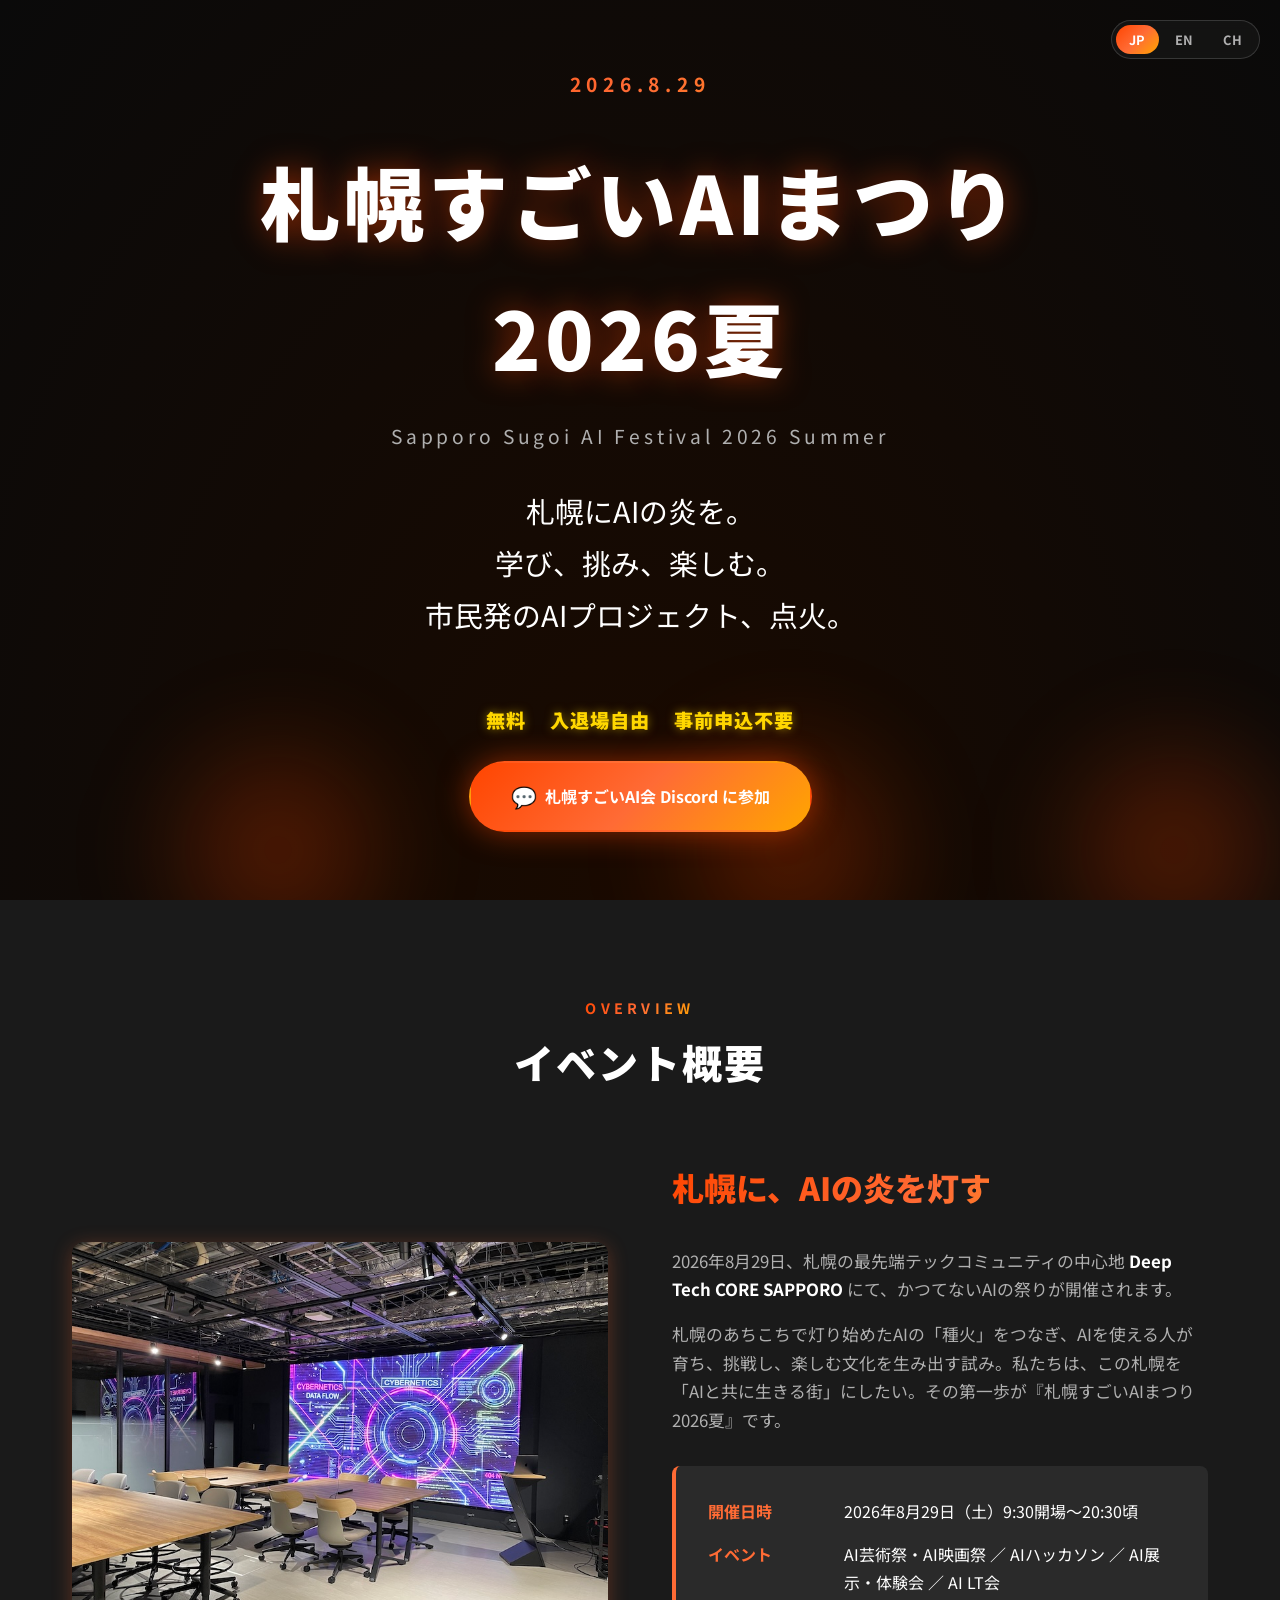
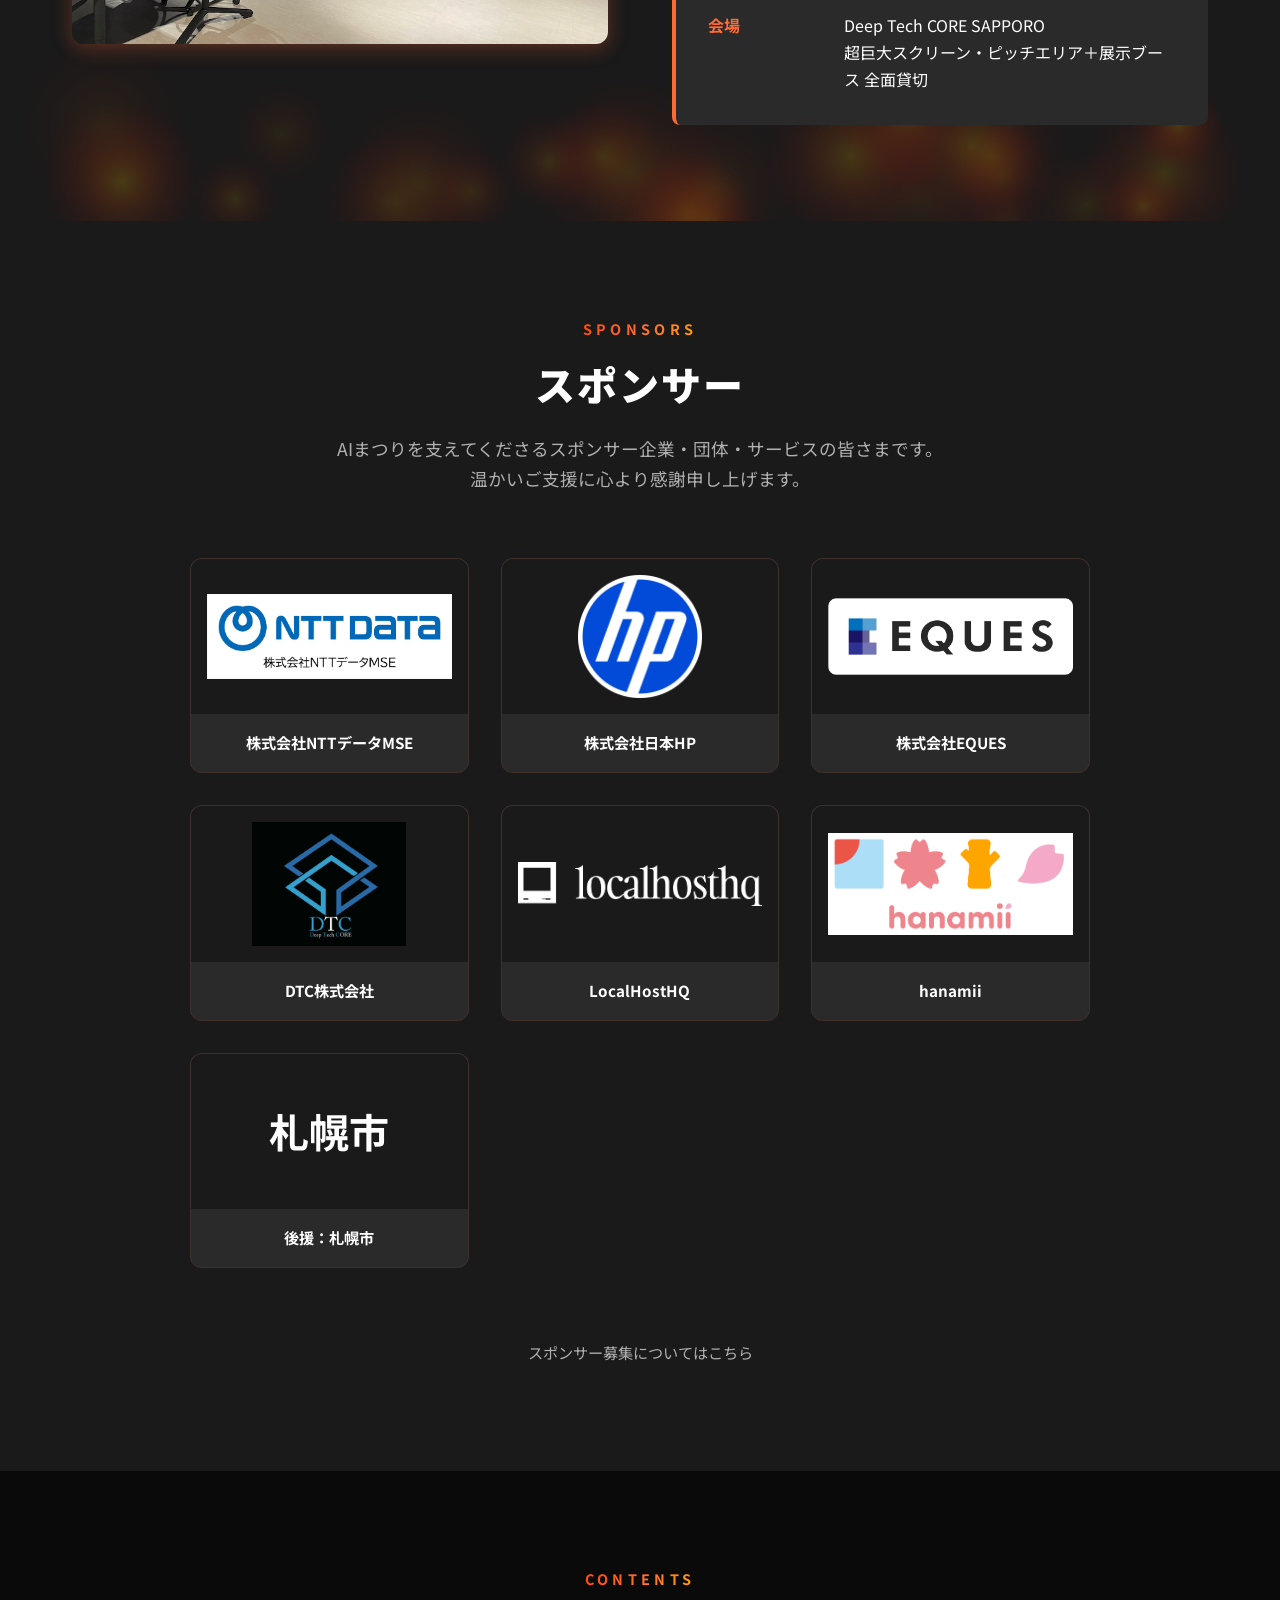
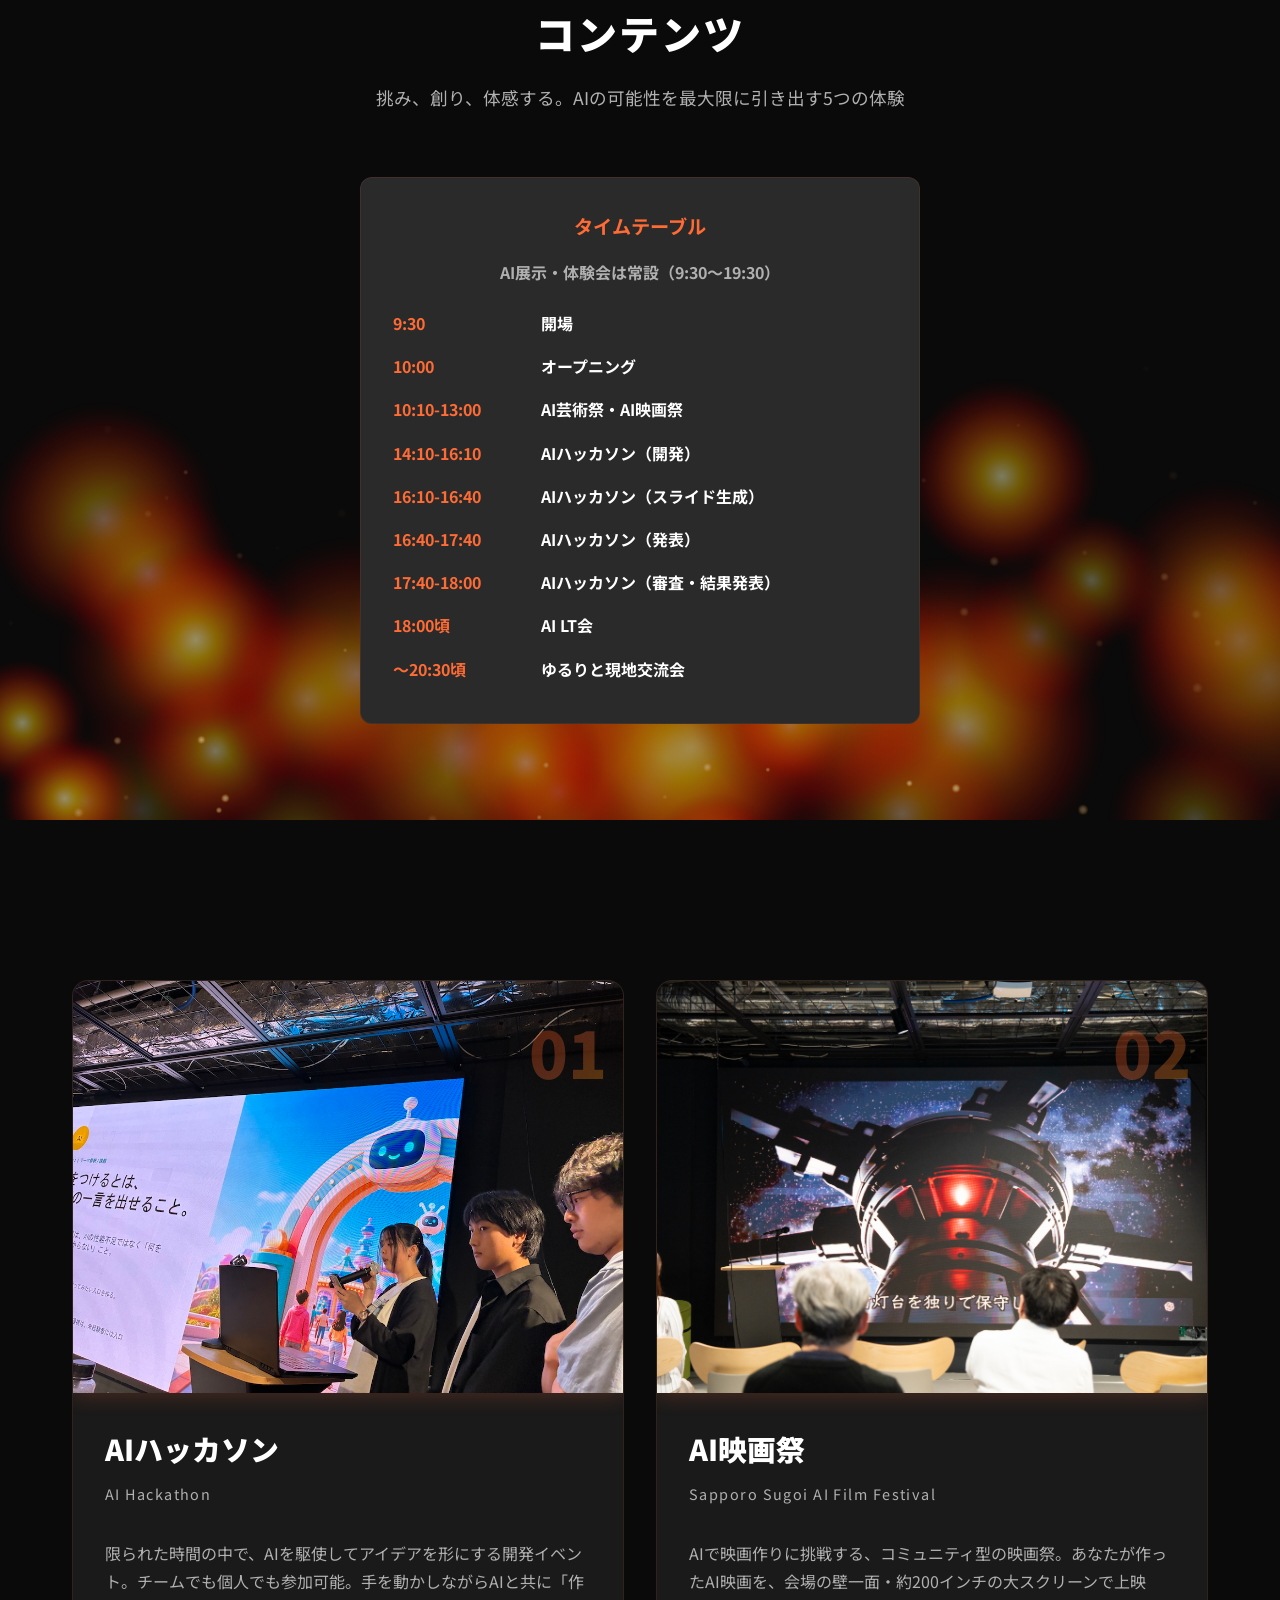
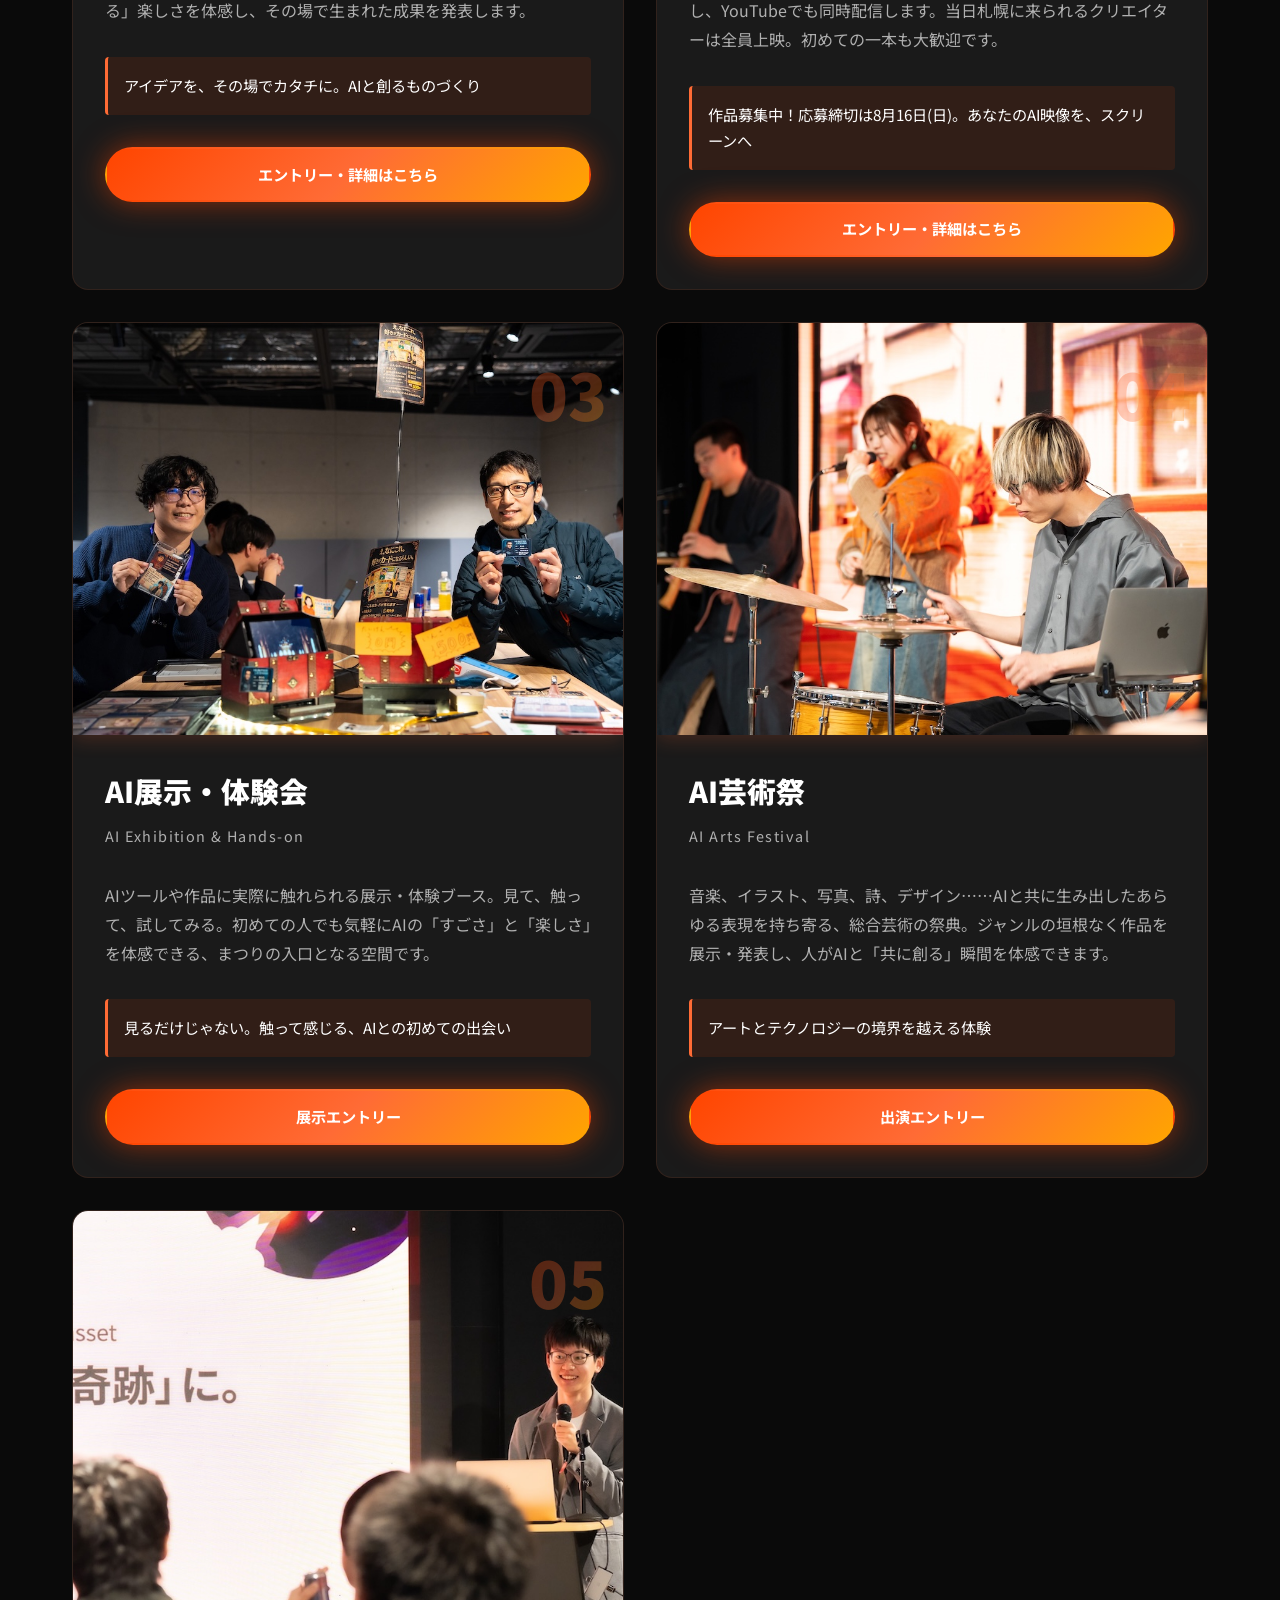
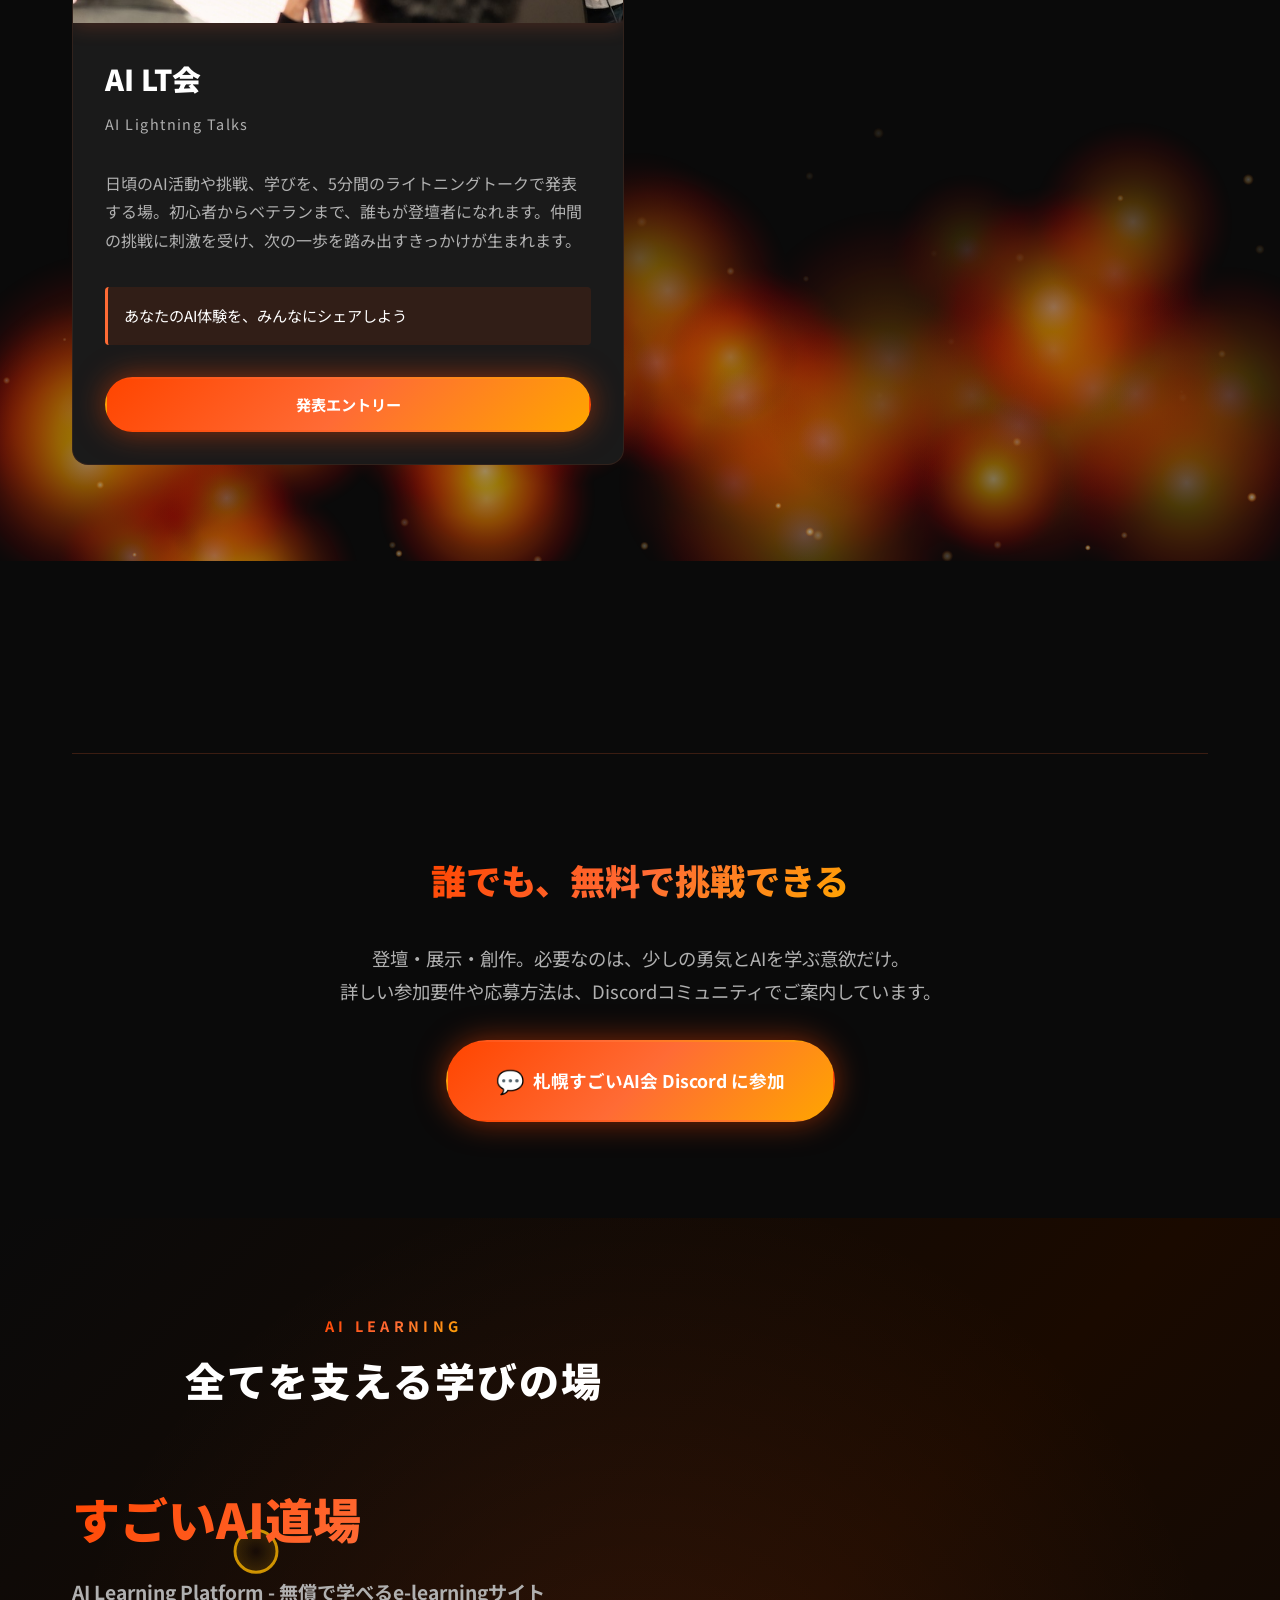
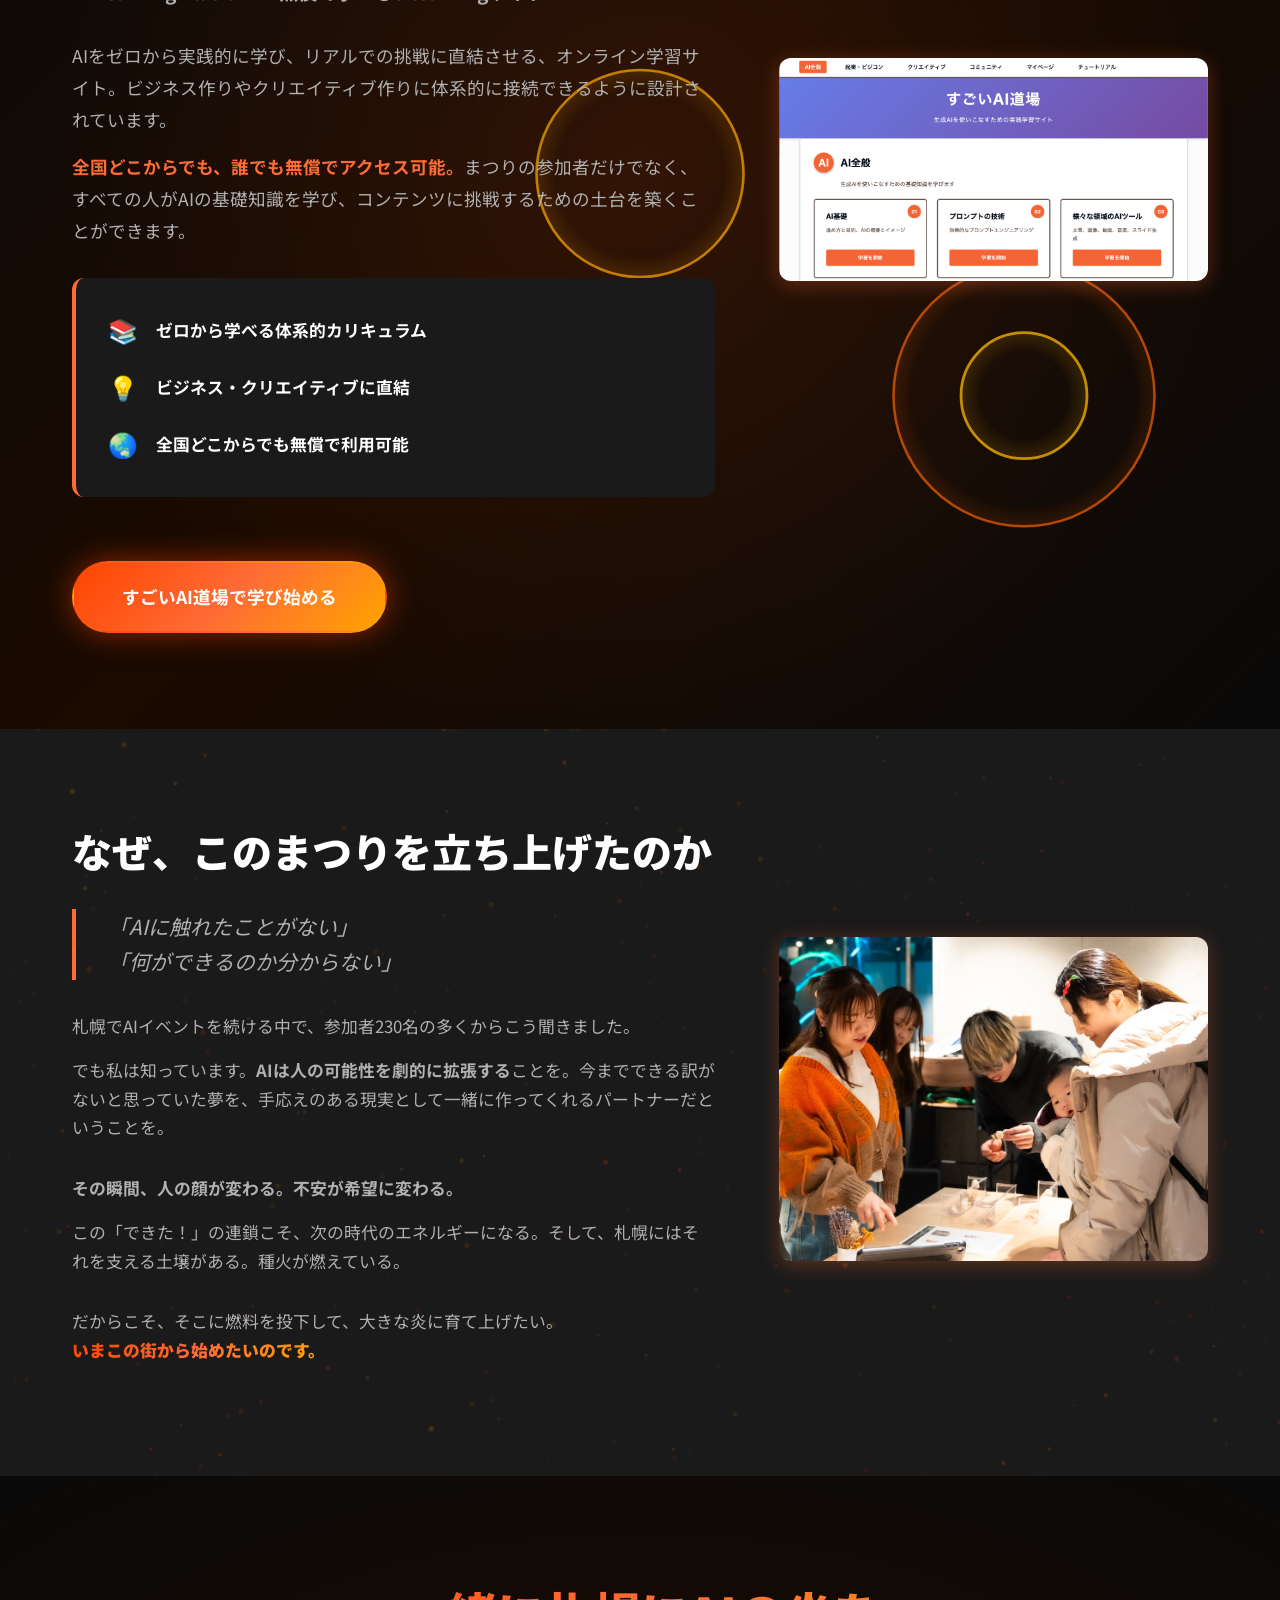
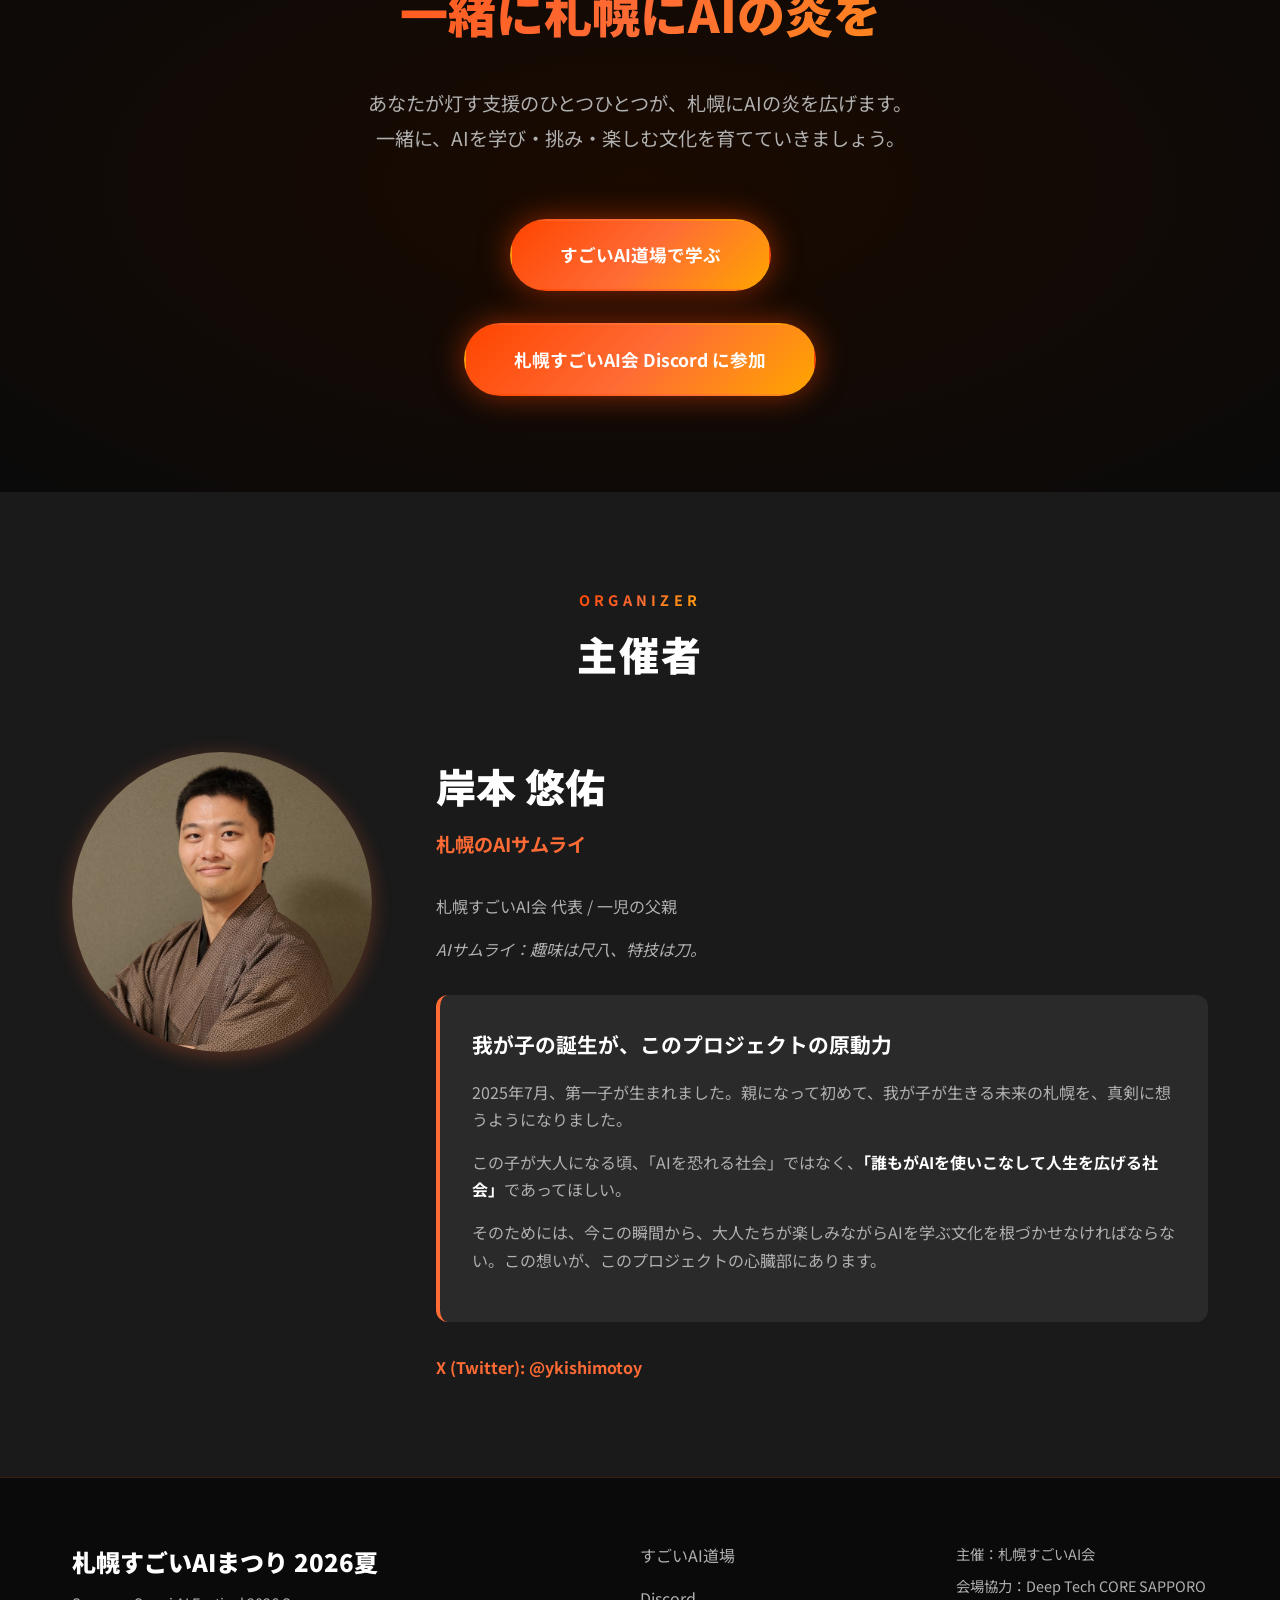
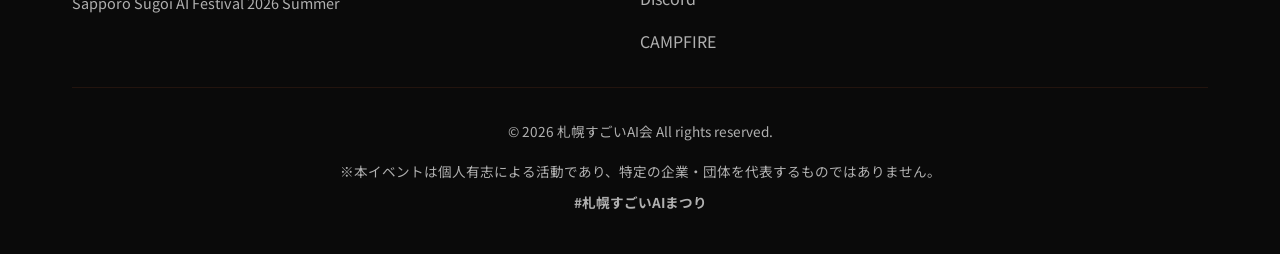
==== index.html @ 0b1ef0fa "Initial commit" ====
<!DOCTYPE html>
<html lang="ja">
<head>
    <meta charset="UTF-8">
    <meta name="viewport" content="width=device-width, initial-scale=1.0">
    <title>札幌すごいAIまつり 2026夏 | 2026.8.29 開催</title>
    <meta name="description" content="2026年8月29日、札幌にAIの炎を。学び、挑み、楽しむ。市民発のAIプロジェクト、点火。">
    <!-- OGP Tags for Zenn and Social Media -->
    <meta property="og:title" content="札幌すごいAIまつり 2026夏 | 2026.8.29 開催">
    <meta property="og:description" content="2026年8月29日、札幌にAIの炎を。学び、挑み、楽しむ。市民発のAIプロジェクト、点火。">
    <meta property="og:type" content="website">
    <meta property="og:url" content="https://matsuri.sugoiai.org/">
    <meta property="og:site_name" content="札幌すごいAIまつり 2026夏">
    <meta property="og:image" content="https://matsuri.sugoiai.org/logo.png">
    <meta property="og:image:width" content="1200">
    <meta property="og:image:height" content="630">
    <meta property="og:locale" content="ja_JP">
    <!-- Twitter Card Tags -->
    <meta name="twitter:card" content="summary_large_image">
    <meta name="twitter:title" content="札幌すごいAIまつり 2026夏 | 2026.8.29 開催">
    <meta name="twitter:description" content="2026年8月29日、札幌にAIの炎を。学び、挑み、楽しむ。市民発のAIプロジェクト、点火。">
    <meta name="twitter:image" content="https://matsuri.sugoiai.org/logo.png">
    <!-- Favicon -->
    <link rel="icon" type="image/png" href="logo.png">
    <link rel="apple-touch-icon" href="logo.png">
    <link rel="stylesheet" href="style.css">
    <link rel="preconnect" href="https://fonts.googleapis.com">
    <link rel="preconnect" href="https://fonts.gstatic.com" crossorigin>
    <link href="https://fonts.googleapis.com/css2?family=Noto+Sans+JP:wght@400;700;900&display=swap" rel="stylesheet">
</head>
<body>
    <!-- Hero Section -->
    <section id="hero" class="hero">
        <div class="hero-background">
            <div class="flame-particle"></div>
            <div class="flame-particle"></div>
            <div class="flame-particle"></div>
        </div>
        <div class="lang-switcher">
            <button type="button" class="lang-btn active" data-lang="ja">JP</button>
            <button type="button" class="lang-btn" data-lang="en">EN</button>
            <button type="button" class="lang-btn" data-lang="zh">CH</button>
        </div>
        <div class="container hero-content">
            <div class="hero-date">2026.8.29</div>
            <h1 class="hero-title">
                <span class="title-main" data-i18n="hero.title_main">札幌すごいAIまつり<br>2026夏</span>
                <span class="title-sub" data-i18n="hero.title_sub">Sapporo Sugoi AI Festival 2026 Summer</span>
            </h1>
            <p class="hero-tagline" data-i18n="hero.tagline">札幌にAIの炎を。<br>学び、挑み、楽しむ。<br>市民発のAIプロジェクト、点火。</p>
            <div class="hero-info-badge">
                <span data-i18n="hero.badge1">無料</span>
                <span data-i18n="hero.badge2">入退場自由</span>
                <span data-i18n="hero.badge3">事前申込不要</span>
            </div>
            <div class="hero-cta">
                <a href="https://discord.gg/Ve2tQeN7cw" target="_blank" rel="noopener noreferrer" class="btn btn-primary">
                    <span class="btn-icon">💬</span>
                    <span class="btn-text" data-i18n="btn.discord">札幌すごいAI会 Discord に参加</span>
                </a>
            </div>
        </div>
    </section>

    <!-- Event Overview -->
    <section id="overview" class="section overview">
        <canvas id="flameCanvas" class="flame-canvas"></canvas>
        <div class="container">
            <div class="section-header">
                <h2 class="section-title">
                    <span class="title-en">OVERVIEW</span>
                    <span class="title-ja" data-i18n="overview.title">イベント概要</span>
                </h2>
            </div>
            <div class="overview-content">
                <div class="overview-main">
                    <img src="images/DTC.JPG" alt="Deep Tech CORE SAPPORO 会場" class="venue-image">
                    <div class="overview-text">
                        <h3 class="overview-subtitle" data-i18n="overview.subtitle">札幌に、AIの炎を灯す</h3>
                        <p data-i18n="overview.p1">2026年8月29日、札幌の最先端テックコミュニティの中心地 <strong>Deep Tech CORE SAPPORO</strong> にて、かつてないAIの祭りが開催されます。</p>
                        <p data-i18n="overview.p2">札幌のあちこちで灯り始めたAIの「種火」をつなぎ、AIを使える人が育ち、挑戦し、楽しむ文化を生み出す試み。私たちは、この札幌を「AIと共に生きる街」にしたい。その第一歩が『札幌すごいAIまつり 2026夏』です。</p>
                        <div class="event-info">
                            <div class="info-item">
                                <div class="info-label" data-i18n="overview.date_label">開催日時</div>
                                <div class="info-value" data-i18n="overview.date_value">2026年8月29日（土）9:30開場〜20:30頃</div>
                            </div>
                            <div class="info-item">
                                <div class="info-label" data-i18n="overview.event_label">イベント</div>
                                <div class="info-value" data-i18n="overview.event_value">AI芸術祭・AI映画祭 ／ AIハッカソン ／ AI展示・体験会 ／ AI LT会</div>
                            </div>
                            <div class="info-item">
                                <div class="info-label" data-i18n="overview.venue_label">会場</div>
                                <div class="info-value" data-i18n="overview.venue_value">Deep Tech CORE SAPPORO<br>超巨大スクリーン・ピッチエリア＋展示ブース 全面貸切</div>
                            </div>
                        </div>
                    </div>
                </div>
            </div>
        </div>
    </section>

    <!-- Sponsors Section -->
    <section id="sponsors" class="section sponsors">
        <div class="container">
            <div class="section-header">
                <h2 class="section-title">
                    <span class="title-en">SPONSORS</span>
                    <span class="title-ja" data-i18n="sponsors.title">スポンサー</span>
                </h2>
                <p class="section-description" data-i18n="sponsors.description">AIまつりを支えてくださるスポンサー企業・団体・サービスの皆さまです。<br>温かいご支援に心より感謝申し上げます。</p>
            </div>
            <div class="sponsors-grid">
                <a href="https://www.nttd-mse.com/" target="_blank" rel="noopener" class="sponsor-card">
                    <div class="sponsor-logo">
                        <img src="images/NTTDMSE_logo.png" alt="株式会社NTTデータMSE">
                    </div>
                    <div class="sponsor-name" data-i18n="sponsor.nttdmse">株式会社NTTデータMSE</div>
                </a>
                <a href="https://www.hp.com/jp-ja/home.html" target="_blank" rel="noopener" class="sponsor-card">
                    <div class="sponsor-logo">
                        <img src="images/HP.png" alt="株式会社日本HP">
                    </div>
                    <div class="sponsor-name" data-i18n="sponsor.hpjapan">株式会社日本HP</div>
                </a>
                <a href="https://eques.co.jp" target="_blank" rel="noopener" class="sponsor-card">
                    <div class="sponsor-logo">
                        <img src="images/eques.png" alt="株式会社EQUES">
                    </div>
                    <div class="sponsor-name" data-i18n="sponsor.eques">株式会社EQUES</div>
                </a>
                <div class="sponsor-card">
                    <div class="sponsor-logo">
                        <img src="images/DTC_logo.png" alt="DTC株式会社">
                    </div>
                    <div class="sponsor-name" data-i18n="sponsor.dtc">DTC株式会社</div>
                </div>
                <a href="https://www.localhosthq.com/" target="_blank" rel="noopener" class="sponsor-card">
                    <div class="sponsor-logo">
                        <img src="images/localhosthq.png" alt="LocalHostHQ">
                    </div>
                    <div class="sponsor-name">LocalHostHQ</div>
                </a>
                <a href="https://hanamii.jp" target="_blank" rel="noopener" class="sponsor-card">
                    <div class="sponsor-logo">
                        <img src="images/hanamii.png" alt="hanamii">
                    </div>
                    <div class="sponsor-name">hanamii</div>
                </a>
                <div class="sponsor-card">
                    <div class="sponsor-logo">
                        <span data-i18n="sponsor.sapporo_logo">札幌市</span>
                    </div>
                    <div class="sponsor-name" data-i18n="sponsor.sapporo">後援：札幌市</div>
                </div>
            </div>
            <div class="sponsors-link-wrapper">
                <a href="sponsors.html" class="btn-link" data-i18n="sponsors.link">スポンサー募集についてはこちら</a>
            </div>
        </div>
    </section>

    <!-- Contents -->
    <section id="programs" class="section programs">
        <canvas id="blazingFlameCanvas" class="blazing-flame-canvas"></canvas>
        <div class="container">
            <div class="section-header">
                <h2 class="section-title">
                    <span class="title-en">CONTENTS</span>
                    <span class="title-ja" data-i18n="contents.title">コンテンツ</span>
                </h2>
                <p class="section-description" data-i18n="contents.description">挑み、創り、体感する。AIの可能性を最大限に引き出す5つの体験</p>
            </div>
            <div class="contents-timetable">
                <h3 class="timetable-title" data-i18n="tt.title">タイムテーブル</h3>
                <p class="timetable-note" data-i18n="tt.note">AI展示・体験会は常設（9:30〜19:30）</p>
                <table class="event-schedule-table">
                    <tr><td>9:30</td><td data-i18n="tt.r1">開場</td></tr>
                    <tr><td>10:00</td><td data-i18n="tt.r2">オープニング</td></tr>
                    <tr><td>10:10-13:00</td><td data-i18n="tt.r3">AI芸術祭・AI映画祭</td></tr>
                    <tr><td>14:10-16:10</td><td data-i18n="tt.r4">AIハッカソン（開発）</td></tr>
                    <tr><td>16:10-16:40</td><td data-i18n="tt.r4b">AIハッカソン（スライド生成）</td></tr>
                    <tr><td>16:40-17:40</td><td data-i18n="tt.r5">AIハッカソン（発表）</td></tr>
                    <tr><td>17:40-18:00</td><td data-i18n="tt.r6">AIハッカソン（審査・結果発表）</td></tr>
                    <tr><td data-i18n="tt.r7time">18:00頃</td><td data-i18n="tt.r7">AI LT会</td></tr>
                    <tr><td data-i18n="tt.r8time">〜20:30頃</td><td data-i18n="tt.r8">ゆるりと現地交流会</td></tr>
                </table>
            </div>
        </div>
    </section>

    <!-- Content Cards -->
    <section id="program-cards" class="section programs">
        <canvas id="blazingFlameCanvas2" class="blazing-flame-canvas"></canvas>
        <div class="container">
            <div class="programs-grid">
                <!-- Program 1: AIハッカソン -->
                <div id="hack" class="program-card program-1">
                    <div class="program-number">01</div>
                    <img src="images/hack.JPG" alt="AIハッカソン" class="program-image">
                    <div class="program-content">
                        <h3 class="program-title" data-i18n="p1.title">AIハッカソン</h3>
                        <p class="program-subtitle">AI Hackathon</p>
                        <p class="program-description" data-i18n="p1.description">
                            限られた時間の中で、AIを駆使してアイデアを形にする開発イベント。チームでも個人でも参加可能。手を動かしながらAIと共に「作る」楽しさを体感し、その場で生まれた成果を発表します。
                        </p>
                        <div class="program-highlight" data-i18n="p1.highlight">
                            アイデアを、その場でカタチに。AIと創るものづくり
                        </div>
                        <div class="program-entry">
                            <a href="https://hack-2026-summer.sugoiai.org/" target="_blank" rel="noopener noreferrer" class="btn btn-primary btn-entry">
                                <span class="btn-text" data-i18n="btn.entry">エントリー・詳細はこちら</span>
                            </a>
                        </div>
                    </div>
                </div>

                <!-- Program 2: AI映画祭 -->
                <div id="film" class="program-card program-2">
                    <div class="program-number">02</div>
                    <img src="images/dtceiga.jpg" alt="AI映画祭" class="program-image">
                    <div class="program-content">
                        <h3 class="program-title" data-i18n="p2.title">AI映画祭</h3>
                        <p class="program-subtitle">Sapporo Sugoi AI Film Festival</p>
                        <p class="program-description" data-i18n="p2.description">
                            AIで映画作りに挑戦する、コミュニティ型の映画祭。あなたが作ったAI映画を、会場の壁一面・約200インチの大スクリーンで上映し、YouTubeでも同時配信します。当日札幌に来られるクリエイターは全員上映。初めての一本も大歓迎です。
                        </p>
                        <div class="program-highlight" data-i18n="p2.highlight">
                            作品募集中！応募締切は8月16日(日)。あなたのAI映像を、スクリーンへ
                        </div>
                        <div class="program-entry">
                            <a href="https://film-2026-summer.sugoiai.org/" target="_blank" rel="noopener noreferrer" class="btn btn-primary btn-entry">
                                <span class="btn-text" data-i18n="btn.entry">エントリー・詳細はこちら</span>
                            </a>
                        </div>
                    </div>
                </div>

                <!-- Program 3: AI展示・体験会 -->
                <div id="expo" class="program-card program-3">
                    <div class="program-number">03</div>
                    <img src="images/tenji.jpg" alt="AI展示・体験会" class="program-image">
                    <div class="program-content">
                        <h3 class="program-title" data-i18n="p3.title">AI展示・体験会</h3>
                        <p class="program-subtitle">AI Exhibition & Hands-on</p>
                        <p class="program-description" data-i18n="p3.description">
                            AIツールや作品に実際に触れられる展示・体験ブース。見て、触って、試してみる。初めての人でも気軽にAIの「すごさ」と「楽しさ」を体感できる、まつりの入口となる空間です。
                        </p>
                        <div class="program-highlight" data-i18n="p3.highlight">
                            見るだけじゃない。触って感じる、AIとの初めての出会い
                        </div>
                        <div class="program-entry">
                            <a href="https://docs.google.com/forms/d/e/1FAIpQLSfa69hq3TCyPCDhXcQZMWLtHntIy6sLBdvRM_zraTcFd_SFQQ/viewform?usp=publish-editor" target="_blank" rel="noopener noreferrer" class="btn btn-primary btn-entry">
                                <span class="btn-text" data-i18n="p3.entry">展示エントリー</span>
                            </a>
                        </div>
                    </div>
                </div>

                <!-- Program 4: AI芸術祭 -->
                <div id="art" class="program-card program-4">
                    <div class="program-number">04</div>
                    <img src="images/art.jpg" alt="AI芸術祭" class="program-image">
                    <div class="program-content">
                        <h3 class="program-title" data-i18n="p4.title">AI芸術祭</h3>
                        <p class="program-subtitle">AI Arts Festival</p>
                        <p class="program-description" data-i18n="p4.description">
                            音楽、イラスト、写真、詩、デザイン……AIと共に生み出したあらゆる表現を持ち寄る、総合芸術の祭典。ジャンルの垣根なく作品を展示・発表し、人がAIと「共に創る」瞬間を体感できます。
                        </p>
                        <div class="program-highlight" data-i18n="p4.highlight">
                            アートとテクノロジーの境界を越える体験
                        </div>
                        <div class="program-entry">
                            <a href="https://docs.google.com/forms/d/e/1FAIpQLSd6EfnKXE-7NDDIauFbJbgYUCPi7oKa4sLIgezt-6cGaJmuHw/viewform?usp=dialog" target="_blank" rel="noopener noreferrer" class="btn btn-primary btn-entry">
                                <span class="btn-text" data-i18n="p4.entry">出演エントリー</span>
                            </a>
                        </div>
                    </div>
                </div>

                <!-- Program 5: AI LT会 -->
                <div id="lt" class="program-card program-5">
                    <div class="program-number">05</div>
                    <img src="images/community.jpg" alt="AI LT会" class="program-image">
                    <div class="program-content">
                        <h3 class="program-title" data-i18n="p5.title">AI LT会</h3>
                        <p class="program-subtitle">AI Lightning Talks</p>
                        <p class="program-description" data-i18n="p5.description">
                            日頃のAI活動や挑戦、学びを、5分間のライトニングトークで発表する場。初心者からベテランまで、誰もが登壇者になれます。仲間の挑戦に刺激を受け、次の一歩を踏み出すきっかけが生まれます。
                        </p>
                        <div class="program-highlight" data-i18n="p5.highlight">
                            あなたのAI体験を、みんなにシェアしよう
                        </div>
                        <div class="program-entry">
                            <a href="https://sapporo-sugoi-ai.connpass.com/event/384273/" target="_blank" rel="noopener noreferrer" class="btn btn-primary btn-entry">
                                <span class="btn-text" data-i18n="p5.entry">発表エントリー</span>
                            </a>
                        </div>
                    </div>
                </div>
            </div>
        </div>
    </section>

    <!-- Participation & Fish Art -->
    <section id="participation" class="section programs">
        <div class="container">
            <div class="programs-participation">
                <div class="participation-content">
                    <h3 class="participation-title" data-i18n="participation.title">誰でも、無料で挑戦できる</h3>
                    <p class="participation-description" data-i18n="participation.description">登壇・展示・創作。必要なのは、少しの勇気とAIを学ぶ意欲だけ。<br>詳しい参加要件や応募方法は、Discordコミュニティでご案内しています。</p>
                    <a href="https://discord.gg/Ve2tQeN7cw" target="_blank" rel="noopener noreferrer" class="btn btn-primary btn-large">
                        <span class="btn-icon">💬</span>
                        <span class="btn-text" data-i18n="btn.discord">札幌すごいAI会 Discord に参加</span>
                    </a>
                </div>
            </div>

            <!--
            <div class="fish-art-collection">
                <div class="fish-art-content">
                    <div class="fish-art-icon">🐟</div>
                    <h3 id="fish-art" class="fish-art-title">魚の絵を募集中！</h3>
                    <div class="fish-art-video">
                        <iframe
                            src="https://www.youtube.com/embed/g9D3o8O7LR4"
                            title="魚の絵募集について"
                            frameborder="0"
                            allow="accelerometer; autoplay; clipboard-write; encrypted-media; gyroscope; picture-in-picture; web-share"
                            allowfullscreen>
                        </iframe>
                    </div>
                    <p class="fish-art-description">
                        あなたが描いた魚の絵を写真に撮ってメールで送ってください。<br>
                        会場の大画面で、みんなの魚が海を泳ぐアニメーション展示になります！
                    </p>
                    <a href="mailto:info@sugoiai.org?subject=魚の絵を送ります&body=魚の絵を送ります。%0A%0A※送付いただいた作品は展示・活動報告等に使用する場合があります（個人情報は掲載いたしません）。%0A※送付をもって、公式サイト記載の内容にご同意いただいたものといたします。%0A※詳細は公式サイト（https://matsuri.sugoiai.org/）をご確認ください。" class="btn btn-secondary btn-large">
                        <span class="btn-icon">📧</span>
                        <span class="btn-text">魚の絵を送る（メール）</span>
                    </a>
                    <p class="fish-art-notes">
                        ※締切は8月16日(日)です<br>
                        ※画材・用紙サイズ自由（1枚からOK、何枚でも歓迎です）<br>
                        ※作品名や個人情報の掲載は行いません<br>
                        ※送付いただいた作品は、札幌すごいAIまつり 2026夏および今後の関連イベントにおいて、展示・AI動画化・活動報告・広報（Web/SNS/印刷物/動画等）に使用させていただく場合があります。<br>
                        ※作品の送付をもって、上記の使用に同意いただいたものとみなします。
                    </p>
                </div>
            </div>
            -->
        </div>
    </section>

    <!-- AI Dojo Section -->
    <section id="ai-dojo" class="section ai-dojo">
        <canvas id="rippleCanvas" class="ripple-canvas"></canvas>
        <div class="container">
            <div class="dojo-content">
                <div class="dojo-text">
                    <div class="section-header">
                        <h2 class="section-title">
                            <span class="title-en">AI LEARNING</span>
                            <span class="title-ja" data-i18n="dojo.title">全てを支える学びの場</span>
                        </h2>
                    </div>
                    <h3 class="dojo-name" data-i18n="dojo.name">すごいAI道場</h3>
                    <p class="dojo-subtitle" data-i18n="dojo.subtitle">AI Learning Platform - 無償で学べるe-learningサイト</p>
                    <p class="dojo-description" data-i18n="dojo.p1">
                        AIをゼロから実践的に学び、リアルでの挑戦に直結させる、オンライン学習サイト。ビジネス作りやクリエイティブ作りに体系的に接続できるように設計されています。
                    </p>
                    <p class="dojo-description" data-i18n="dojo.p2">
                        <strong>全国どこからでも、誰でも無償でアクセス可能。</strong>まつりの参加者だけでなく、すべての人がAIの基礎知識を学び、コンテンツに挑戦するための土台を築くことができます。
                    </p>
                    <div class="dojo-features">
                        <div class="dojo-feature">
                            <span class="feature-icon">📚</span>
                            <span class="feature-text" data-i18n="dojo.feature1">ゼロから学べる体系的カリキュラム</span>
                        </div>
                        <div class="dojo-feature">
                            <span class="feature-icon">💡</span>
                            <span class="feature-text" data-i18n="dojo.feature2">ビジネス・クリエイティブに直結</span>
                        </div>
                        <div class="dojo-feature">
                            <span class="feature-icon">🌏</span>
                            <span class="feature-text" data-i18n="dojo.feature3">全国どこからでも無償で利用可能</span>
                        </div>
                    </div>
                    <a href="https://dojo.sugoiai.org/index.html" target="_blank" rel="noopener noreferrer" class="btn btn-primary btn-large dojo-cta">
                        <span class="btn-text" data-i18n="dojo.cta">すごいAI道場で学び始める</span>
                    </a>
                </div>
                <div class="dojo-image">
                    <img src="images/すごいAI道場.png" alt="すごいAI道場 学習サイト" class="dojo-site-image">
                </div>
            </div>
        </div>
    </section>

    <!-- Value Proposition -->
    <section id="value" class="section value-proposition">
        <canvas id="sandstormCanvas" class="sandstorm-canvas"></canvas>
        <div class="container">
            <div class="value-content">
                <div class="value-text">
                    <h2 class="value-title" data-i18n="value.title">なぜ、このまつりを立ち上げたのか</h2>
                    <blockquote class="value-quote" data-i18n="value.quote">
                        「AIに触れたことがない」<br>
                        「何ができるのか分からない」
                    </blockquote>
                    <p data-i18n="value.p1">札幌でAIイベントを続ける中で、参加者230名の多くからこう聞きました。</p>
                    <p data-i18n="value.p2">でも私は知っています。<strong>AIは人の可能性を劇的に拡張する</strong>ことを。今までできる訳がないと思っていた夢を、手応えのある現実として一緒に作ってくれるパートナーだということを。</p>
                    <p class="value-emphasis" data-i18n="value.emphasis">その瞬間、人の顔が変わる。不安が希望に変わる。</p>
                    <p data-i18n="value.p3">この「できた！」の連鎖こそ、次の時代のエネルギーになる。そして、札幌にはそれを支える土壌がある。種火が燃えている。</p>
                    <p class="value-cta-text" data-i18n="value.cta">だからこそ、そこに燃料を投下して、大きな炎に育て上げたい。<br><strong>いまこの街から始めたいのです。</strong></p>
                </div>
                <div class="value-image">
                    <img src="images/booth.jpg" alt="イベント参加者の様子" class="value-photo">
                </div>
            </div>
        </div>
    </section>

    <!-- CTA Section -->
    <section id="cta" class="section cta-section">
        <div class="container">
            <div class="cta-content">
                <h2 class="cta-title" data-i18n="cta.title">一緒に札幌にAIの炎を</h2>
                <p class="cta-description" data-i18n="cta.description">あなたが灯す支援のひとつひとつが、札幌にAIの炎を広げます。<br>一緒に、AIを学び・挑み・楽しむ文化を育てていきましょう。</p>
                <div class="cta-buttons">
                    <a href="https://dojo.sugoiai.org/index.html" target="_blank" rel="noopener noreferrer" class="btn btn-primary btn-large">
                        <span class="btn-text" data-i18n="cta.dojo_btn">すごいAI道場で学ぶ</span>
                    </a>
                    <a href="https://discord.gg/Ve2tQeN7cw" target="_blank" rel="noopener noreferrer" class="btn btn-primary btn-large">
                        <span class="btn-text" data-i18n="btn.discord">札幌すごいAI会 Discord に参加</span>
                    </a>
                </div>
            </div>
        </div>
    </section>

    <!-- Organizer -->
    <section id="organizer" class="section organizer">
        <div class="container">
            <div class="section-header">
                <h2 class="section-title">
                    <span class="title-en">ORGANIZER</span>
                    <span class="title-ja" data-i18n="organizer.title">主催者</span>
                </h2>
            </div>
            <div class="organizer-content">
                <div class="organizer-image">
                    <img src="images/メイン正方形.JPG" alt="岸本悠佑 - 札幌のAIサムライ" class="organizer-photo">
                </div>
                <div class="organizer-info">
                    <h3 class="organizer-name" data-i18n="organizer.name">岸本 悠佑</h3>
                    <p class="organizer-title" data-i18n="organizer.role">札幌のAIサムライ</p>
                    <div class="organizer-bio">
                        <p data-i18n="organizer.bio1">札幌すごいAI会 代表 / 一児の父親</p>
                        <p class="organizer-note" data-i18n="organizer.bio2">AIサムライ：趣味は尺八、特技は刀。</p>
                    </div>
                    <div class="organizer-message">
                        <h4 data-i18n="organizer.msg_title">我が子の誕生が、このプロジェクトの原動力</h4>
                        <p data-i18n="organizer.msg_p1">2025年7月、第一子が生まれました。親になって初めて、我が子が生きる未来の札幌を、真剣に想うようになりました。</p>
                        <p data-i18n="organizer.msg_p2">この子が大人になる頃、「AIを恐れる社会」ではなく、<strong>「誰もがAIを使いこなして人生を広げる社会」</strong>であってほしい。</p>
                        <p data-i18n="organizer.msg_p3">そのためには、今この瞬間から、大人たちが楽しみながらAIを学ぶ文化を根づかせなければならない。この想いが、このプロジェクトの心臓部にあります。</p>
                    </div>
                    <div class="organizer-social">
                        <a href="https://twitter.com/ykishimotoy" target="_blank" rel="noopener noreferrer" class="social-link">
                            X (Twitter): @ykishimotoy
                        </a>
                    </div>
                </div>
            </div>
        </div>
    </section>

    <!-- Footer -->
    <footer class="footer">
        <div class="container">
            <div class="footer-content">
                <div class="footer-logo">
                    <h3 data-i18n="footer.logo_title">札幌すごいAIまつり 2026夏</h3>
                    <p data-i18n="footer.logo_sub">Sapporo Sugoi AI Festival 2026 Summer</p>
                </div>
                <div class="footer-links">
                    <a href="https://dojo.sugoiai.org/index.html" target="_blank" rel="noopener noreferrer" data-i18n="footer.dojo">すごいAI道場</a>
                    <a href="https://discord.gg/Ve2tQeN7cw" target="_blank" rel="noopener noreferrer">Discord</a>
                    <a href="https://camp-fire.jp/projects/892256/view" target="_blank" rel="noopener noreferrer">CAMPFIRE</a>
                </div>
                <div class="footer-info">
                    <p data-i18n="footer.organizer">主催：札幌すごいAI会</p>
                    <p data-i18n="footer.venue">会場協力：Deep Tech CORE SAPPORO</p>
                </div>
            </div>
            <div class="footer-bottom">
                <p data-i18n="footer.copyright">&copy; 2026 札幌すごいAI会 All rights reserved.</p>
                <p class="footer-disclaimer" data-i18n="footer.disclaimer">※本イベントは個人有志による活動であり、特定の企業・団体を代表するものではありません。</p>
                <p class="footer-hashtag">#札幌すごいAIまつり</p>
            </div>
        </div>
    </footer>

    <script src="script.js"></script>
    <script src="i18n.js"></script>
</body>
</html>
---- style.css ----
/* Reset & Base Styles */
* {
    margin: 0;
    padding: 0;
    box-sizing: border-box;
}

:root {
    /* Color Palette - Flame Theme */
    --flame-red: #FF4500;
    --flame-orange: #FF6B35;
    --flame-yellow: #FFA500;
    --flame-bright: #FFD700;
    --dark-bg: #0a0a0a;
    --dark-surface: #1a1a1a;
    --dark-elevated: #2a2a2a;
    --text-primary: #ffffff;
    --text-secondary: #b0b0b0;
    --accent-gradient: linear-gradient(135deg, var(--flame-red), var(--flame-orange), var(--flame-yellow));
    --flame-glow: 0 0 30px rgba(255, 69, 0, 0.5);

    /* Typography */
    --font-primary: 'Noto Sans JP', sans-serif;

    /* Spacing */
    --spacing-xs: 0.5rem;
    --spacing-sm: 1rem;
    --spacing-md: 2rem;
    --spacing-lg: 4rem;
    --spacing-xl: 6rem;

    /* Container */
    --container-max: 1200px;
    --container-padding: 2rem;
}

html {
    scroll-behavior: smooth;
}

body {
    font-family: var(--font-primary);
    background-color: var(--dark-bg);
    color: var(--text-primary);
    line-height: 1.7;
    overflow-x: hidden;
}

.container {
    max-width: var(--container-max);
    margin: 0 auto;
    padding: 0 var(--container-padding);
}

/* Section Styles */
.section {
    padding: var(--spacing-xl) 0;
    position: relative;
}

.section-header {
    text-align: center;
    margin-bottom: var(--spacing-lg);
}

.section-title {
    display: flex;
    flex-direction: column;
    align-items: center;
    gap: var(--spacing-xs);
}

.title-en {
    font-size: 0.9rem;
    font-weight: 700;
    letter-spacing: 0.3em;
    background: var(--accent-gradient);
    -webkit-background-clip: text;
    -webkit-text-fill-color: transparent;
    background-clip: text;
    text-transform: uppercase;
}

.title-ja {
    font-size: 2.5rem;
    font-weight: 900;
    letter-spacing: 0.05em;
}

.section-description {
    color: var(--text-secondary);
    margin-top: var(--spacing-sm);
    font-size: 1.1rem;
}

/* Hero Section */
.hero {
    min-height: 100vh;
    display: flex;
    flex-direction: column;
    justify-content: center;
    align-items: center;
    position: relative;
    overflow: hidden;
    background: radial-gradient(ellipse at bottom, #1a0a00 0%, var(--dark-bg) 100%);
}

.hero-background {
    position: absolute;
    top: 0;
    left: 0;
    width: 100%;
    height: 100%;
    overflow: hidden;
    z-index: 0;
}

.flame-particle {
    position: absolute;
    bottom: -100px;
    width: 300px;
    height: 300px;
    background: radial-gradient(circle, rgba(255, 69, 0, 0.3) 0%, transparent 70%);
    border-radius: 50%;
    filter: blur(40px);
    animation: flameRise 15s infinite ease-in-out;
}

.flame-particle:nth-child(1) {
    left: 10%;
    animation-delay: 0s;
}

.flame-particle:nth-child(2) {
    left: 50%;
    animation-delay: 5s;
}

.flame-particle:nth-child(3) {
    left: 80%;
    animation-delay: 10s;
}

@keyframes flameRise {
    0% {
        transform: translateY(0) scale(1);
        opacity: 0;
    }
    50% {
        opacity: 0.6;
    }
    100% {
        transform: translateY(-100vh) scale(1.5);
        opacity: 0;
    }
}

.hero-content {
    position: relative;
    z-index: 1;
    text-align: center;
}

.hero-date {
    font-size: 1.2rem;
    font-weight: 700;
    letter-spacing: 0.3em;
    background: var(--accent-gradient);
    -webkit-background-clip: text;
    -webkit-text-fill-color: transparent;
    background-clip: text;
    margin-bottom: var(--spacing-md);
    animation: fadeInDown 1s ease-out;
}

.hero-title {
    margin-bottom: var(--spacing-md);
    animation: fadeInUp 1s ease-out 0.3s both;
}

.title-main {
    display: block;
    font-size: clamp(2.5rem, 8vw, 5rem);
    font-weight: 900;
    letter-spacing: 0.05em;
    margin-bottom: var(--spacing-sm);
    text-shadow: 0 0 30px rgba(255, 69, 0, 0.5);
}

.title-sub {
    display: block;
    font-size: clamp(0.9rem, 2vw, 1.2rem);
    font-weight: 400;
    letter-spacing: 0.2em;
    color: var(--text-secondary);
}

.hero-tagline {
    font-size: clamp(1.2rem, 3vw, 1.8rem);
    line-height: 1.8;
    margin-bottom: var(--spacing-lg);
    animation: fadeInUp 1s ease-out 0.6s both;
}

.hero-info-badge {
    display: flex;
    justify-content: center;
    gap: 1.5rem;
    margin-bottom: 1.5rem;
    animation: fadeInUp 1s ease-out 0.85s both;
}

.hero-info-badge span {
    font-size: 1.2rem;
    font-weight: 900;
    color: var(--flame-bright);
    text-shadow: 0 0 10px rgba(255, 215, 0, 0.5);
    letter-spacing: 0.05em;
}

.hero-cta {
    animation: fadeInUp 1s ease-out 0.9s both;
}

.scroll-indicator {
    position: absolute;
    bottom: 3rem;
    left: 50%;
    transform: translateX(-50%);
    display: flex;
    flex-direction: column;
    align-items: center;
    gap: 1rem;
    color: var(--text-secondary);
    font-size: 0.8rem;
    letter-spacing: 0.2em;
    animation: fadeIn 1s ease-out 1.2s both;
}

.scroll-line {
    width: 1px;
    height: 40px;
    background: linear-gradient(to bottom, var(--flame-orange), transparent);
    animation: scrollLineMove 2s infinite;
}

@keyframes scrollLineMove {
    0%, 100% {
        transform: translateY(0);
        opacity: 1;
    }
    50% {
        transform: translateY(20px);
        opacity: 0;
    }
}

/* Buttons */
.btn {
    display: inline-flex;
    align-items: center;
    gap: var(--spacing-xs);
    padding: 1rem 2.5rem;
    font-size: 1rem;
    font-weight: 700;
    text-decoration: none;
    border-radius: 50px;
    transition: all 0.3s ease;
    position: relative;
    overflow: hidden;
    border: 2px solid transparent;
}

.btn-primary {
    background: var(--accent-gradient);
    color: var(--text-primary);
    box-shadow: var(--flame-glow);
}

.btn-primary:hover {
    transform: translateY(-3px);
    box-shadow: 0 0 50px rgba(255, 69, 0, 0.8);
}

.btn-secondary {
    background: transparent;
    color: var(--text-primary);
    border: 2px solid var(--flame-orange);
}

.btn-secondary:hover {
    background: var(--dark-elevated);
    border-color: var(--flame-yellow);
    transform: translateY(-3px);
}

.btn-large {
    padding: 1.2rem 3rem;
    font-size: 1.1rem;
}

.btn-icon {
    font-size: 1.3em;
}

/* Overview Section */
.overview {
    background: var(--dark-surface);
    position: relative;
    overflow: hidden;
}

.flame-canvas {
    position: absolute;
    top: 0;
    left: 0;
    width: 100%;
    height: 100%;
    z-index: 0;
    pointer-events: none;
    opacity: 0.6;
}

.overview .container {
    position: relative;
    z-index: 1;
}

.overview-content {
    margin-top: var(--spacing-lg);
}

.overview-main {
    display: grid;
    grid-template-columns: 1fr 1fr;
    gap: var(--spacing-lg);
    align-items: center;
}

.venue-image {
    width: 100%;
    height: auto;
    border-radius: 12px;
    object-fit: cover;
    box-shadow: 0 4px 20px rgba(255, 107, 53, 0.3);
}

.overview-subtitle {
    font-size: 2rem;
    font-weight: 900;
    margin-bottom: var(--spacing-md);
    background: var(--accent-gradient);
    -webkit-background-clip: text;
    -webkit-text-fill-color: transparent;
    background-clip: text;
}

.overview-text p {
    margin-bottom: var(--spacing-sm);
    color: var(--text-secondary);
    font-size: 1.05rem;
}

.overview-text strong {
    color: var(--text-primary);
    font-weight: 700;
}

.event-info {
    margin-top: var(--spacing-md);
    padding: var(--spacing-md);
    background: var(--dark-elevated);
    border-left: 4px solid var(--flame-orange);
    border-radius: 8px;
}

.info-item {
    display: grid;
    grid-template-columns: 120px 1fr;
    gap: var(--spacing-sm);
    margin-bottom: var(--spacing-sm);
}

.info-item:last-child {
    margin-bottom: 0;
}

.youtube-btn {
    display: inline-block;
    margin-top: var(--spacing-md);
    padding: 0.75rem 1.5rem;
    background: #FF0000;
    color: #fff;
    font-weight: 700;
    font-size: 1rem;
    border-radius: 8px;
    text-decoration: none;
    transition: background 0.3s, transform 0.2s;
}

.youtube-btn:hover {
    background: #cc0000;
    transform: scale(1.05);
}

.info-label {
    font-weight: 700;
    color: var(--flame-orange);
}

.info-value {
    color: var(--text-primary);
}

.event-schedule-table {
    width: 100%;
    border-collapse: collapse;
}

.event-schedule-table td {
    padding: 0.5rem 0.75rem;
    vertical-align: top;
}

.event-schedule-table td:first-child {
    white-space: nowrap;
    font-weight: 700;
    color: var(--flame-orange);
    padding-left: 0;
}

.event-schedule-table td:nth-child(2) {
    font-weight: 700;
}

.event-schedule-table .broadcast-time {
    font-weight: 400;
    font-size: 0.85rem;
    color: var(--text-secondary);
}

/* Image Placeholder */
.image-placeholder {
    position: relative;
    width: 100%;
    padding-bottom: 75%;
    background: var(--dark-elevated);
    border-radius: 12px;
    overflow: hidden;
    border: 2px dashed var(--flame-orange);
    display: flex;
    align-items: center;
    justify-content: center;
}

.placeholder-text {
    position: absolute;
    top: 50%;
    left: 50%;
    transform: translate(-50%, -50%);
    color: var(--text-secondary);
    font-size: 1rem;
    text-align: center;
    padding: var(--spacing-sm);
}

/* Program Images */
.program-image {
    width: 100%;
    height: auto;
    border-radius: 12px 12px 0 0;
    object-fit: cover;
    display: block;
    aspect-ratio: 4 / 3;
    box-shadow: 0 4px 20px rgba(255, 107, 53, 0.2);
}

/* AI Dojo Image */
.dojo-site-image {
    width: 100%;
    height: auto;
    border-radius: 12px;
    object-fit: cover;
    box-shadow: 0 4px 20px rgba(255, 107, 53, 0.3);
}

/* Value Proposition Image */
.value-photo {
    width: 100%;
    height: auto;
    border-radius: 12px;
    object-fit: cover;
    box-shadow: 0 4px 20px rgba(255, 107, 53, 0.3);
}

/* Sponsors Section */
.sponsors {
    background: var(--dark-surface);
    position: relative;
}

.sponsors-grid {
    display: grid;
    grid-template-columns: repeat(3, 1fr);
    gap: var(--spacing-md);
    margin-top: var(--spacing-lg);
    max-width: 900px;
    margin-left: auto;
    margin-right: auto;
}

.sponsor-card {
    background: var(--dark-elevated);
    border-radius: 12px;
    overflow: hidden;
    transition: all 0.3s ease;
    border: 1px solid rgba(255, 107, 53, 0.1);
}

a.sponsor-card {
    display: block;
    text-decoration: none;
    color: inherit;
}

.sponsor-card:hover {
    transform: translateY(-4px);
    border-color: var(--flame-orange);
    box-shadow: 0 8px 24px rgba(255, 69, 0, 0.2);
}

.sponsor-logo {
    width: 100%;
    aspect-ratio: 16 / 9;
    display: flex;
    align-items: center;
    justify-content: center;
    background: var(--dark-surface);
}

.sponsor-logo img {
    width: 100%;
    height: 100%;
    object-fit: contain;
    padding: var(--spacing-sm);
}

.sponsor-logo span {
    font-size: 2.5rem;
    font-weight: 700;
    color: #ffffff;
}

.sponsor-name {
    padding: var(--spacing-sm);
    font-size: 0.95rem;
    font-weight: 700;
    color: var(--text-primary);
    text-align: center;
    background: var(--dark-elevated);
}

.sponsor-placeholder {
    opacity: 0.5;
    border-style: dashed;
}

.sponsor-placeholder:hover {
    transform: none;
    box-shadow: none;
}

@media (max-width: 768px) {
    .sponsors-grid {
        grid-template-columns: repeat(2, 1fr);
    }
}

@media (max-width: 480px) {
    .sponsors-grid {
        grid-template-columns: 1fr;
        max-width: 280px;
    }
}

.sponsors-link-wrapper {
    margin-top: var(--spacing-lg);
    text-align: center;
}

.btn-link {
    display: inline-block;
    color: var(--text-secondary);
    text-decoration: none;
    font-size: 0.95rem;
    font-weight: 400;
    transition: all 0.3s ease;
    padding: 0.5rem 1rem;
    border-bottom: 1px solid transparent;
}

.btn-link:hover {
    color: var(--flame-orange);
    border-bottom-color: var(--flame-orange);
}

/* Sponsors Page Specific Styles */
.sponsors-hero {
    position: relative;
    min-height: 50vh;
    display: flex;
    flex-direction: column;
    justify-content: center;
    align-items: center;
    background: radial-gradient(ellipse at bottom, #1a0a00 0%, var(--dark-bg) 100%);
    padding: var(--spacing-xl) 0;
    text-align: center;
}

.back-link {
    display: inline-block;
    color: var(--text-secondary);
    text-decoration: none;
    margin-bottom: var(--spacing-md);
    transition: all 0.3s ease;
    font-size: 0.95rem;
}

.back-link:hover {
    color: var(--flame-orange);
    transform: translateX(-5px);
}

.sponsors-hero-title {
    display: flex;
    flex-direction: column;
    align-items: center;
    gap: var(--spacing-sm);
    margin-bottom: var(--spacing-md);
}

.title-en-large {
    font-size: 1.2rem;
    font-weight: 700;
    letter-spacing: 0.3em;
    background: var(--accent-gradient);
    -webkit-background-clip: text;
    -webkit-text-fill-color: transparent;
    background-clip: text;
    text-transform: uppercase;
}

.title-ja-large {
    font-size: 3.5rem;
    font-weight: 900;
    letter-spacing: 0.05em;
}

.sponsors-hero-description {
    font-size: 1.2rem;
    color: var(--text-secondary);
    line-height: 1.8;
}

/* Sponsors Page: Past Event */
.sp-past-grid {
    display: grid;
    grid-template-columns: repeat(auto-fit, minmax(320px, 1fr));
    gap: var(--spacing-md);
    max-width: 1000px;
    margin: var(--spacing-lg) auto 0;
}

.sp-past-label {
    color: var(--text-secondary);
    font-size: 0.9rem;
    text-align: center;
    margin-bottom: var(--spacing-sm);
}

.sp-past-video iframe {
    width: 100%;
    aspect-ratio: 16 / 9;
    border: 0;
    border-radius: 12px;
    box-shadow: 0 4px 20px rgba(255, 107, 53, 0.3);
}

.sp-past-image {
    width: 100%;
    height: auto;
    border-radius: 12px;
    box-shadow: 0 4px 20px rgba(255, 107, 53, 0.3);
}

.sponsors-tier {
    background: var(--dark-surface);
}

.sponsors-tier:nth-child(even) {
    background: var(--dark-bg);
}

.tier-header {
    text-align: center;
    margin-bottom: var(--spacing-lg);
}

.tier-title {
    display: flex;
    align-items: center;
    justify-content: center;
    gap: var(--spacing-sm);
    font-size: 2.5rem;
    font-weight: 900;
}

.tier-icon {
    font-size: 2.5rem;
}

.tier-name {
    background: var(--accent-gradient);
    -webkit-background-clip: text;
    -webkit-text-fill-color: transparent;
    background-clip: text;
}

/* Why Sponsor Section */
.why-sponsor {
    background: var(--dark-surface);
}

.sponsor-benefits {
    display: grid;
    grid-template-columns: repeat(auto-fit, minmax(280px, 1fr));
    gap: var(--spacing-md);
    margin-top: var(--spacing-lg);
}

.benefit-card {
    background: var(--dark-elevated);
    padding: var(--spacing-lg);
    border-radius: 16px;
    text-align: center;
    border: 1px solid rgba(255, 107, 53, 0.1);
    transition: all 0.3s ease;
}

.benefit-card:hover {
    transform: translateY(-5px);
    border-color: var(--flame-orange);
    box-shadow: 0 10px 30px rgba(255, 69, 0, 0.2);
}

.benefit-icon {
    font-size: 3rem;
    margin-bottom: var(--spacing-sm);
}

.benefit-title {
    font-size: 1.5rem;
    font-weight: 900;
    margin-bottom: var(--spacing-sm);
    color: var(--text-primary);
}

.benefit-description {
    color: var(--text-secondary);
    line-height: 1.8;
    font-size: 1rem;
}

/* Sponsor Plan Section */
.sponsor-plan {
    background: var(--dark-bg);
}

.sponsor-plan:nth-child(even) {
    background: var(--dark-surface);
}

.plan-header {
    text-align: center;
    margin-bottom: var(--spacing-lg);
}

.plan-description {
    font-size: 1.2rem;
    color: var(--text-secondary);
    line-height: 1.8;
    margin-top: var(--spacing-md);
    max-width: 800px;
    margin-left: auto;
    margin-right: auto;
}

.plan-price {
    font-size: 2.5rem;
    font-weight: 900;
    background: var(--accent-gradient);
    -webkit-background-clip: text;
    -webkit-text-fill-color: transparent;
    background-clip: text;
    margin-top: var(--spacing-sm);
}

.plan-content {
    max-width: 800px;
    margin: 0 auto;
    background: var(--dark-elevated);
    padding: var(--spacing-lg);
    border-radius: 16px;
    border: 1px solid rgba(255, 107, 53, 0.2);
}

.plan-benefits-title {
    font-size: 1.5rem;
    font-weight: 700;
    margin-bottom: var(--spacing-md);
    color: var(--text-primary);
}

.plan-benefits-list {
    list-style: none;
    padding: 0;
}

.plan-benefits-list li {
    padding: var(--spacing-sm) 0;
    padding-left: 2rem;
    position: relative;
    color: var(--text-secondary);
    font-size: 1.1rem;
    border-bottom: 1px solid rgba(255, 107, 53, 0.1);
}

.plan-benefits-list li:last-child {
    border-bottom: none;
}

.plan-benefits-list li::before {
    content: "✓";
    position: absolute;
    left: 0;
    color: var(--flame-orange);
    font-weight: bold;
    font-size: 1.3rem;
}

.plan-benefits-list li strong {
    color: var(--flame-orange);
    font-weight: 700;
}

.plan-notes-title {
    font-size: 1.5rem;
    font-weight: 700;
    margin-top: var(--spacing-lg);
    margin-bottom: var(--spacing-md);
    color: var(--text-primary);
}

.plan-notes-list {
    list-style: none;
    padding: 0;
}

.plan-notes-list li {
    padding: var(--spacing-sm) 0;
    color: var(--text-secondary);
    font-size: 1rem;
    line-height: 1.6;
}

.plan-notes-list li strong {
    color: var(--flame-orange);
    font-weight: 700;
    margin-right: 0.5rem;
}

/* Sponsor Contact Section */
.sponsor-contact {
    background: radial-gradient(ellipse at center, #1a0a00 0%, var(--dark-bg) 100%);
    text-align: center;
    padding: var(--spacing-xl) 0;
}

.contact-content {
    max-width: 800px;
    margin: 0 auto;
}

.contact-title {
    font-size: 2.5rem;
    font-weight: 900;
    margin-bottom: var(--spacing-md);
    background: var(--accent-gradient);
    -webkit-background-clip: text;
    -webkit-text-fill-color: transparent;
    background-clip: text;
}

.contact-description {
    font-size: 1.1rem;
    color: var(--text-secondary);
    line-height: 1.8;
    margin-bottom: var(--spacing-lg);
}

/* Programs Section */
.programs {
    background: var(--dark-bg);
    position: relative;
    overflow: hidden;
}

.blazing-flame-canvas {
    position: absolute;
    top: 0;
    left: 0;
    width: 100%;
    height: 100%;
    z-index: 0;
    pointer-events: none;
    opacity: 0.7;
}

.programs .container {
    position: relative;
    z-index: 1;
}

.contents-timetable {
    max-width: 560px;
    margin: var(--spacing-lg) auto 0;
    background: var(--dark-elevated);
    border: 1px solid rgba(255, 107, 53, 0.1);
    border-radius: 12px;
    padding: var(--spacing-md);
}

.timetable-title {
    font-size: 1.2rem;
    font-weight: 700;
    text-align: center;
    color: var(--flame-orange);
    margin-bottom: var(--spacing-sm);
}

.timetable-note {
    text-align: center;
    font-weight: 700;
    color: var(--text-secondary);
    margin-bottom: var(--spacing-sm);
}

.programs-grid {
    display: grid;
    grid-template-columns: repeat(2, 1fr);
    gap: var(--spacing-md);
    margin-top: var(--spacing-lg);
}

.program-card {
    background: var(--dark-surface);
    border-radius: 16px;
    overflow: hidden;
    position: relative;
    transition: all 0.3s ease;
    border: 1px solid rgba(255, 107, 53, 0.1);
    scroll-margin-top: 24px;
}

.program-card:hover {
    transform: translateY(-8px);
    border-color: var(--flame-orange);
    box-shadow: 0 10px 40px rgba(255, 69, 0, 0.3);
}

.program-number {
    position: absolute;
    top: 1rem;
    right: 1rem;
    font-size: 4rem;
    font-weight: 900;
    background: var(--accent-gradient);
    -webkit-background-clip: text;
    -webkit-text-fill-color: transparent;
    background-clip: text;
    opacity: 0.3;
    z-index: 1;
}

.program-content {
    padding: var(--spacing-md);
}

.program-title {
    font-size: 1.8rem;
    font-weight: 900;
    margin-bottom: var(--spacing-xs);
}

.program-subtitle {
    font-size: 0.9rem;
    color: var(--text-secondary);
    margin-bottom: var(--spacing-md);
    letter-spacing: 0.1em;
}

.program-description {
    color: var(--text-secondary);
    line-height: 1.8;
    margin-bottom: var(--spacing-md);
}

.program-link {
    display: inline-block;
    color: var(--flame-orange);
    text-decoration: none;
    font-weight: 700;
    transition: all 0.3s ease;
}

.program-link:hover {
    color: var(--flame-yellow);
    transform: translateX(5px);
}

.program-highlight {
    padding: var(--spacing-sm);
    background: rgba(255, 69, 0, 0.1);
    border-left: 3px solid var(--flame-orange);
    border-radius: 4px;
    font-size: 0.95rem;
    color: var(--text-primary);
}

.program-entry {
    margin-top: var(--spacing-md);
    display: flex;
    flex-wrap: wrap;
    gap: var(--spacing-xs);
}

.btn-entry {
    padding: 0.8rem 1.8rem;
    font-size: 0.95rem;
    justify-content: center;
    flex: 1 1 auto;
}

.programs-participation {
    margin-top: var(--spacing-xl);
    padding-top: var(--spacing-xl);
    border-top: 1px solid rgba(255, 107, 53, 0.2);
}

.participation-content {
    text-align: center;
    max-width: 800px;
    margin: 0 auto;
    display: flex;
    flex-direction: column;
    align-items: center;
    gap: var(--spacing-md);
}

.participation-title {
    font-size: 2.2rem;
    font-weight: 900;
    background: var(--accent-gradient);
    -webkit-background-clip: text;
    -webkit-text-fill-color: transparent;
    background-clip: text;
}

.participation-description {
    font-size: 1.15rem;
    color: var(--text-secondary);
    line-height: 1.8;
}

/* Fish Art Collection */
.fish-art-collection {
    margin-top: var(--spacing-lg);
    padding-top: var(--spacing-lg);
    border-top: 1px solid rgba(255, 107, 53, 0.2);
}

.fish-art-content {
    text-align: center;
    max-width: 800px;
    margin: 0 auto;
    padding: var(--spacing-lg);
    background: linear-gradient(135deg, rgba(0, 80, 120, 0.85), rgba(0, 60, 100, 0.8));
    border-radius: 16px;
    border: 1px solid rgba(0, 150, 200, 0.7);
}

.fish-art-icon {
    font-size: 4rem;
    margin-bottom: var(--spacing-sm);
    animation: fishSwim 3s ease-in-out infinite;
}

@keyframes fishSwim {
    0%, 100% {
        transform: translateX(0) scaleX(1);
    }
    25% {
        transform: translateX(20px) scaleX(1);
    }
    50% {
        transform: translateX(0) scaleX(-1);
    }
    75% {
        transform: translateX(-20px) scaleX(-1);
    }
}

.fish-art-title {
    font-size: 2rem;
    font-weight: 900;
    margin-bottom: var(--spacing-sm);
    color: #00b4d8;
}

.fish-art-description {
    font-size: 1.1rem;
    color: var(--text-secondary);
    line-height: 1.8;
    margin-bottom: var(--spacing-md);
}

.fish-art-content .btn-secondary {
    border-color: #00b4d8;
    color: #fff;
    background: rgba(0, 140, 180, 0.85);
}

.fish-art-content .btn-secondary:hover {
    background: rgba(0, 160, 200, 0.9);
    border-color: #48cae4;
    color: #fff;
}

.fish-art-video {
    position: relative;
    width: 100%;
    max-width: 560px;
    margin: 0 auto var(--spacing-md);
    padding-top: 56.25%;
}

.fish-art-video iframe {
    position: absolute;
    top: 0;
    left: 0;
    width: 100%;
    height: 100%;
    border-radius: 12px;
}

.fish-art-notes {
    font-size: 0.85rem;
    color: rgba(255, 255, 255, 0.6);
    line-height: 1.8;
    margin-top: var(--spacing-md);
    text-align: left;
    max-width: 500px;
    margin-left: auto;
    margin-right: auto;
}

/* AI Dojo Section */
.ai-dojo {
    background: linear-gradient(135deg, #0a0a0a 0%, #1a0a00 50%, #0a0a0a 100%);
    position: relative;
    overflow: hidden;
}

.ai-dojo::before {
    content: '';
    position: absolute;
    top: 0;
    left: 0;
    width: 100%;
    height: 100%;
    background: radial-gradient(circle at 50% 50%, rgba(255, 107, 53, 0.1) 0%, transparent 70%);
    pointer-events: none;
    z-index: 0;
}

.ripple-canvas {
    position: absolute;
    top: 0;
    left: 0;
    width: 100%;
    height: 100%;
    z-index: 1;
    pointer-events: none;
}

.dojo-content {
    display: grid;
    grid-template-columns: 1.5fr 1fr;
    gap: var(--spacing-lg);
    align-items: center;
    position: relative;
    z-index: 2;
}

.dojo-text {
    text-align: left;
}

.dojo-name {
    font-size: 3rem;
    font-weight: 900;
    margin-bottom: var(--spacing-sm);
    background: var(--accent-gradient);
    -webkit-background-clip: text;
    -webkit-text-fill-color: transparent;
    background-clip: text;
}

.dojo-subtitle {
    font-size: 1.2rem;
    color: var(--text-secondary);
    margin-bottom: var(--spacing-md);
    font-weight: 700;
}

.dojo-description {
    color: var(--text-secondary);
    font-size: 1.1rem;
    line-height: 1.8;
    margin-bottom: var(--spacing-sm);
}

.dojo-description strong {
    color: var(--flame-orange);
    font-weight: 700;
}

.dojo-features {
    display: flex;
    flex-direction: column;
    gap: var(--spacing-sm);
    margin: var(--spacing-md) 0;
    padding: var(--spacing-md);
    background: var(--dark-surface);
    border-radius: 12px;
    border-left: 4px solid var(--flame-orange);
}

.dojo-feature {
    display: flex;
    align-items: center;
    gap: var(--spacing-sm);
}

.feature-icon {
    font-size: 1.5rem;
    min-width: 2rem;
}

.feature-text {
    color: var(--text-primary);
    font-size: 1.05rem;
    font-weight: 700;
}

.dojo-release-schedule {
    margin: var(--spacing-md) 0;
    padding: var(--spacing-md);
    background: linear-gradient(135deg, rgba(255, 69, 0, 0.1), rgba(255, 107, 53, 0.05));
    border-radius: 12px;
    border: 1px solid rgba(255, 107, 53, 0.3);
}

.schedule-label {
    font-size: 1.1rem;
    font-weight: 700;
    color: var(--flame-orange);
    margin-bottom: var(--spacing-sm);
}

.schedule-list {
    list-style: none;
    padding-left: 0;
    display: flex;
    flex-direction: column;
    gap: 0.75rem;
}

.schedule-list li {
    color: var(--text-primary);
    font-size: 1rem;
    padding-left: 1.5rem;
    position: relative;
}

.schedule-list li::before {
    content: "▸";
    position: absolute;
    left: 0;
    color: var(--flame-orange);
    font-weight: bold;
}

.schedule-list li strong {
    color: var(--flame-bright);
    font-weight: 700;
}

.dojo-cta {
    margin-top: var(--spacing-md);
}

.dojo-image .image-placeholder {
    padding-bottom: 75%;
}

/* Value Proposition Section */
.value-proposition {
    background: var(--dark-surface);
    position: relative;
    overflow: hidden;
}

.sandstorm-canvas {
    position: absolute;
    top: 0;
    left: 0;
    width: 100%;
    height: 100%;
    z-index: 0;
    pointer-events: none;
}

.value-proposition .container {
    position: relative;
    z-index: 1;
}

.value-content {
    display: grid;
    grid-template-columns: 1.5fr 1fr;
    gap: var(--spacing-lg);
    align-items: center;
}

.value-title {
    font-size: 2.5rem;
    font-weight: 900;
    margin-bottom: var(--spacing-md);
    line-height: 1.3;
}

.value-quote {
    font-size: 1.3rem;
    font-style: italic;
    color: var(--text-secondary);
    margin: var(--spacing-md) 0;
    padding-left: var(--spacing-md);
    border-left: 4px solid var(--flame-orange);
}

.value-text p {
    margin-bottom: var(--spacing-sm);
    color: var(--text-secondary);
    font-size: 1.05rem;
}

.value-emphasis {
    font-size: 1.3rem;
    font-weight: 700;
    color: var(--text-primary);
    margin: var(--spacing-md) 0;
}

.value-cta-text {
    font-size: 1.2rem;
    margin-top: var(--spacing-md);
}

.value-cta-text strong {
    background: var(--accent-gradient);
    -webkit-background-clip: text;
    -webkit-text-fill-color: transparent;
    background-clip: text;
    font-weight: 900;
}

/* CTA Section */
.cta-section {
    background: radial-gradient(ellipse at center, #1a0a00 0%, var(--dark-bg) 100%);
    text-align: center;
    padding: var(--spacing-xl) 0;
}

.cta-title {
    font-size: 3rem;
    font-weight: 900;
    margin-bottom: var(--spacing-md);
    background: var(--accent-gradient);
    -webkit-background-clip: text;
    -webkit-text-fill-color: transparent;
    background-clip: text;
}

.cta-description {
    font-size: 1.2rem;
    color: var(--text-secondary);
    margin-bottom: var(--spacing-lg);
    line-height: 1.8;
}

.cta-buttons {
    display: flex;
    flex-direction: column;
    gap: var(--spacing-md);
    align-items: center;
}

/* Organizer Section */
.organizer {
    background: var(--dark-surface);
}

.organizer-content {
    display: grid;
    grid-template-columns: 300px 1fr;
    gap: var(--spacing-lg);
    margin-top: var(--spacing-lg);
}

.organizer-image .image-placeholder {
    padding-bottom: 100%;
    border-radius: 50%;
}

.organizer-photo {
    width: 100%;
    height: auto;
    border-radius: 50%;
    object-fit: cover;
    aspect-ratio: 1 / 1;
    box-shadow: 0 4px 20px rgba(255, 107, 53, 0.3);
}

.organizer-name {
    font-size: 2.5rem;
    font-weight: 900;
    margin-bottom: var(--spacing-xs);
}

.organizer-title {
    font-size: 1.2rem;
    color: var(--flame-orange);
    font-weight: 700;
    margin-bottom: var(--spacing-md);
}

.organizer-bio {
    margin-bottom: var(--spacing-md);
}

.organizer-bio p {
    margin-bottom: var(--spacing-sm);
    color: var(--text-secondary);
}

.organizer-note {
    font-style: italic;
    color: var(--text-secondary);
}

.organizer-message {
    background: var(--dark-elevated);
    padding: var(--spacing-md);
    border-radius: 12px;
    margin: var(--spacing-md) 0;
    border-left: 4px solid var(--flame-orange);
}

.organizer-message h4 {
    font-size: 1.3rem;
    margin-bottom: var(--spacing-sm);
    color: var(--text-primary);
}

.organizer-message p {
    margin-bottom: var(--spacing-sm);
    color: var(--text-secondary);
}

.organizer-message strong {
    color: var(--text-primary);
    font-weight: 700;
}

.organizer-social {
    margin-top: var(--spacing-md);
}

.social-link {
    display: inline-block;
    color: var(--flame-orange);
    text-decoration: none;
    font-weight: 700;
    transition: all 0.3s ease;
}

.social-link:hover {
    color: var(--flame-yellow);
}

/* Footer */
.footer {
    background: var(--dark-bg);
    padding: var(--spacing-lg) 0 var(--spacing-md);
    border-top: 1px solid rgba(255, 107, 53, 0.2);
}

.footer-content {
    display: grid;
    grid-template-columns: 2fr 1fr 1fr;
    gap: var(--spacing-lg);
    margin-bottom: var(--spacing-md);
}

.footer-logo h3 {
    font-size: 1.5rem;
    font-weight: 900;
    margin-bottom: var(--spacing-xs);
}

.footer-logo p {
    color: var(--text-secondary);
    font-size: 0.9rem;
}

.footer-links {
    display: flex;
    flex-direction: column;
    gap: var(--spacing-sm);
}

.footer-links a {
    color: var(--text-secondary);
    text-decoration: none;
    transition: all 0.3s ease;
}

.footer-links a:hover {
    color: var(--flame-orange);
}

.footer-info p {
    color: var(--text-secondary);
    font-size: 0.9rem;
    margin-bottom: var(--spacing-xs);
}

.footer-bottom {
    text-align: center;
    padding-top: var(--spacing-md);
    border-top: 1px solid rgba(255, 107, 53, 0.1);
}

.footer-bottom p {
    color: var(--text-secondary);
    font-size: 0.85rem;
    margin-bottom: var(--spacing-xs);
}

.footer-disclaimer {
    font-size: 0.8rem;
    color: var(--text-secondary);
    margin: var(--spacing-sm) 0;
}

.footer-hashtag {
    color: var(--flame-orange);
    font-weight: 700;
}

/* Animations */
@keyframes fadeIn {
    from {
        opacity: 0;
    }
    to {
        opacity: 1;
    }
}

@keyframes fadeInUp {
    from {
        opacity: 0;
        transform: translateY(30px);
    }
    to {
        opacity: 1;
        transform: translateY(0);
    }
}

@keyframes fadeInDown {
    from {
        opacity: 0;
        transform: translateY(-30px);
    }
    to {
        opacity: 1;
        transform: translateY(0);
    }
}

/* Responsive Design */
@media (max-width: 1024px) {
    :root {
        --container-padding: 1.5rem;
        --spacing-xl: 4rem;
        --spacing-lg: 3rem;
    }

    .overview-main,
    .value-content,
    .organizer-content,
    .dojo-content {
        grid-template-columns: 1fr;
    }

    .footer-content {
        grid-template-columns: 1fr;
        text-align: center;
    }

    .footer-links {
        align-items: center;
    }
}

@media (max-width: 768px) {
    :root {
        --container-padding: 1rem;
        --spacing-xl: 3rem;
        --spacing-lg: 2rem;
    }

    .title-ja {
        font-size: 2rem;
    }

    .title-main {
        font-size: clamp(2rem, 7vw, 4rem);
    }

    .btn-text-break {
        display: block;
    }

    .program-title {
        font-size: 1.5rem;
    }

    .programs-grid {
        grid-template-columns: 1fr;
    }

    .sponsors-link-wrapper {
        margin-top: var(--spacing-md);
    }

    .btn-link {
        font-size: 1rem;
        color: var(--flame-orange);
        padding: var(--spacing-sm) var(--spacing-md);
        border: 1px solid var(--flame-orange);
        border-radius: 8px;
    }

    .cta-title {
        font-size: 2rem;
    }

    .organizer-content {
        grid-template-columns: 1fr;
        text-align: center;
    }

    .organizer-image {
        max-width: 250px;
        margin: 0 auto;
    }

    .dojo-text {
        text-align: center;
    }

    .dojo-name {
        font-size: 2.5rem;
    }

    .participation-title {
        font-size: 1.8rem;
    }

    .participation-description {
        font-size: 1rem;
    }

    .title-ja-large {
        font-size: 2.5rem;
    }

    .tier-title {
        font-size: 2rem;
    }

    .tier-icon {
        font-size: 2rem;
    }

    .contact-title {
        font-size: 2rem;
    }

    .benefit-title {
        font-size: 1.3rem;
    }

    .plan-price {
        font-size: 2rem;
    }
}

@media (max-width: 480px) {
    .btn {
        width: 100%;
        justify-content: center;
    }

    .hero-date {
        font-size: 1rem;
    }

    .info-item {
        grid-template-columns: 1fr;
    }
}
/* test 2025年 11月30日 日曜日 22時10分03秒 JST */

/* Language Switcher (hero内・右上に配置。スクロールでheroと共に画面外へ) */
.lang-switcher {
    position: absolute;
    top: 1.25rem;
    right: 1.25rem;
    z-index: 10;
    display: flex;
    gap: 0.2rem;
    background: rgba(26, 26, 26, 0.6);
    border: 1px solid rgba(255, 255, 255, 0.15);
    border-radius: 999px;
    padding: 0.25rem;
    backdrop-filter: blur(6px);
    -webkit-backdrop-filter: blur(6px);
}

.lang-btn {
    font-family: var(--font-primary);
    font-size: 0.8rem;
    font-weight: 700;
    letter-spacing: 0.05em;
    color: var(--text-secondary);
    background: transparent;
    border: none;
    border-radius: 999px;
    padding: 0.3rem 0.8rem;
    cursor: pointer;
    transition: color 0.2s ease, background 0.2s ease;
}

.lang-btn:hover {
    color: var(--text-primary);
}

.lang-btn.active {
    background: var(--accent-gradient);
    color: #fff;
}

@media (max-width: 480px) {
    .lang-switcher {
        top: 0.75rem;
        right: 0.75rem;
    }

    .lang-btn {
        font-size: 0.75rem;
        padding: 0.25rem 0.65rem;
        width: auto;
    }
}
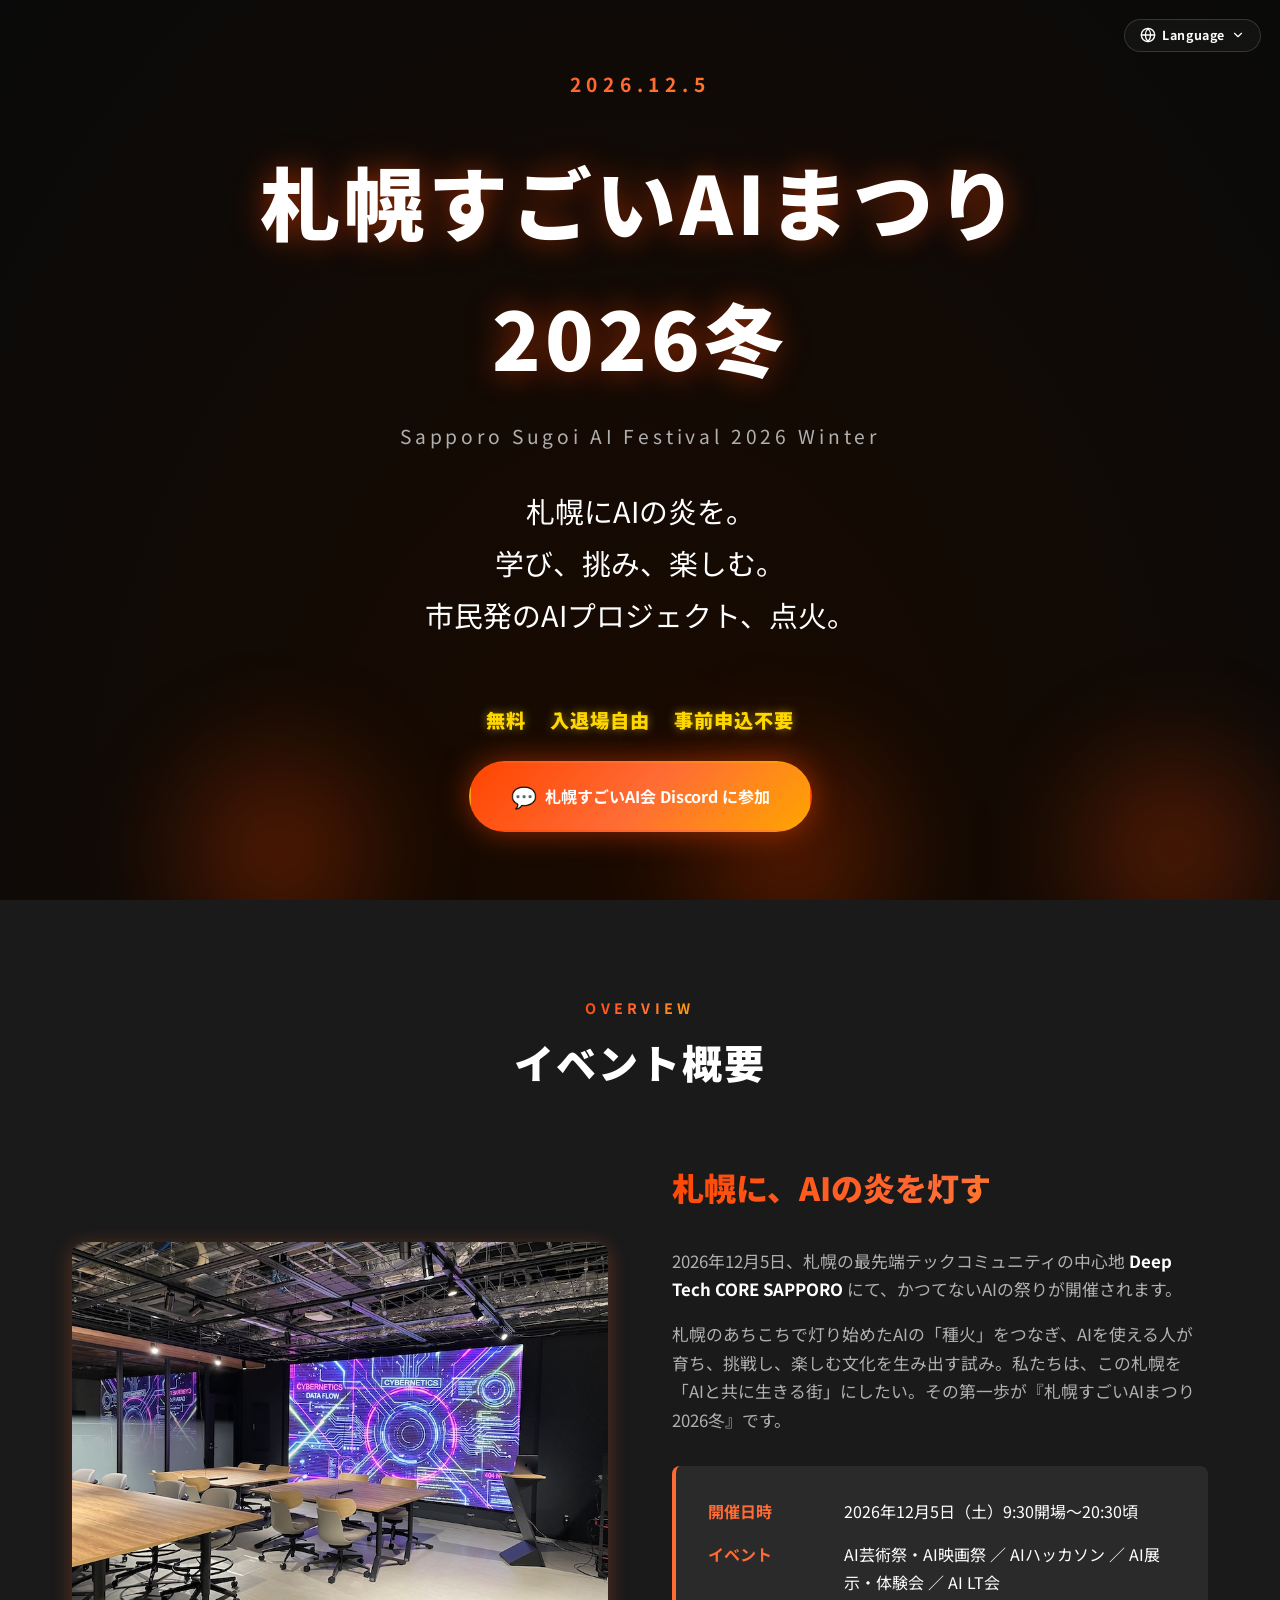
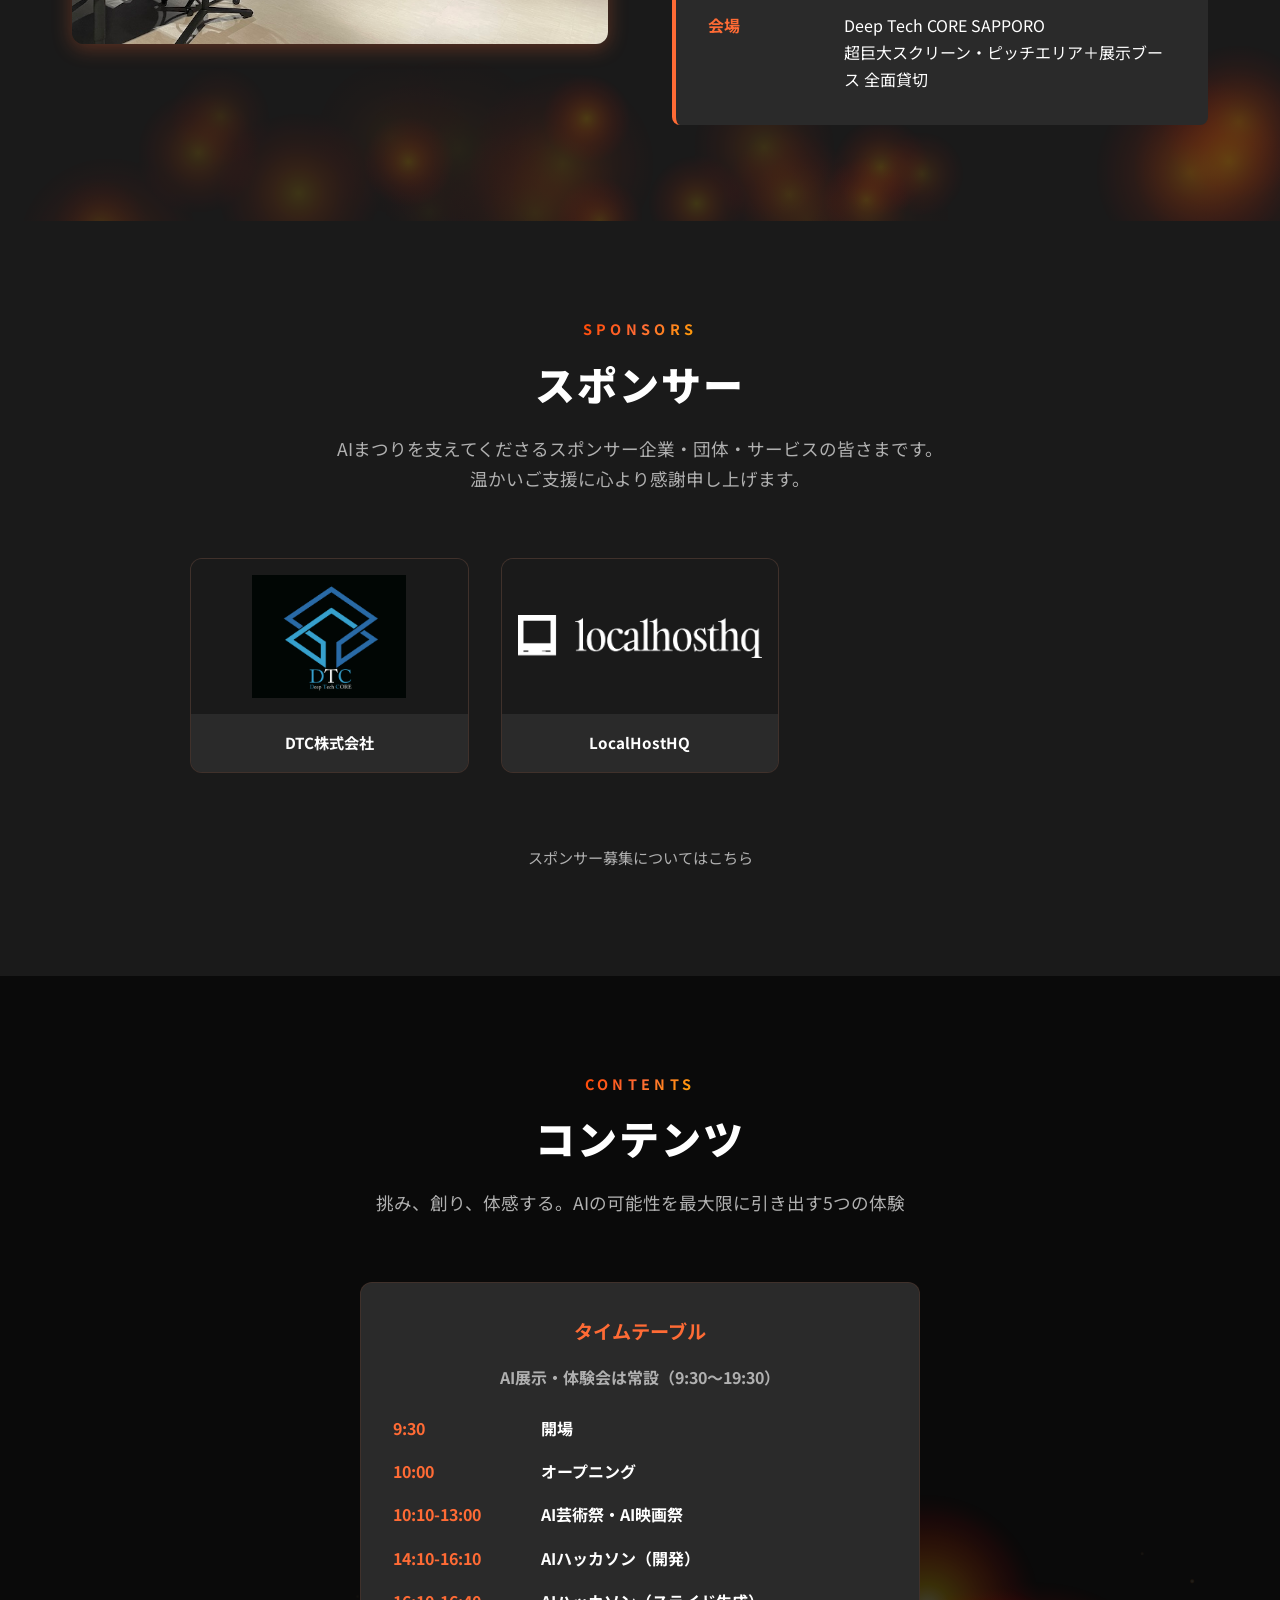
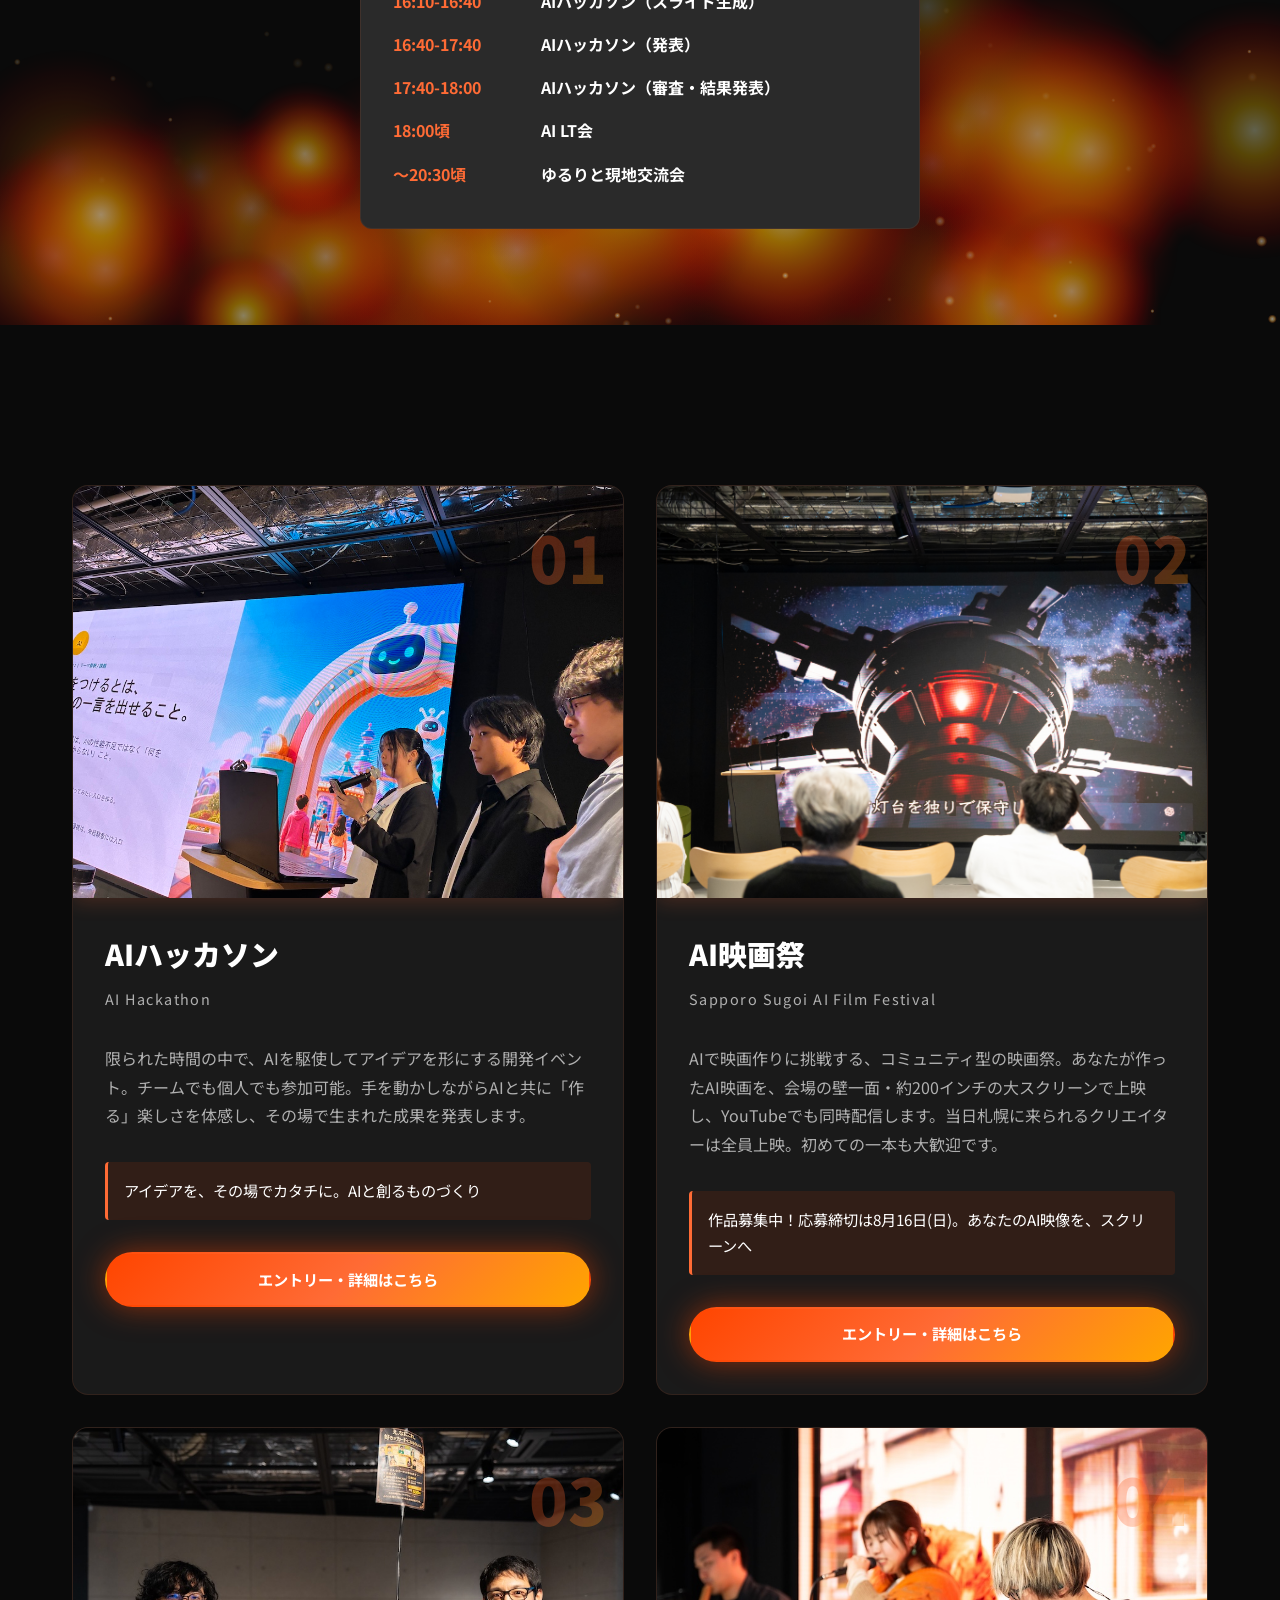
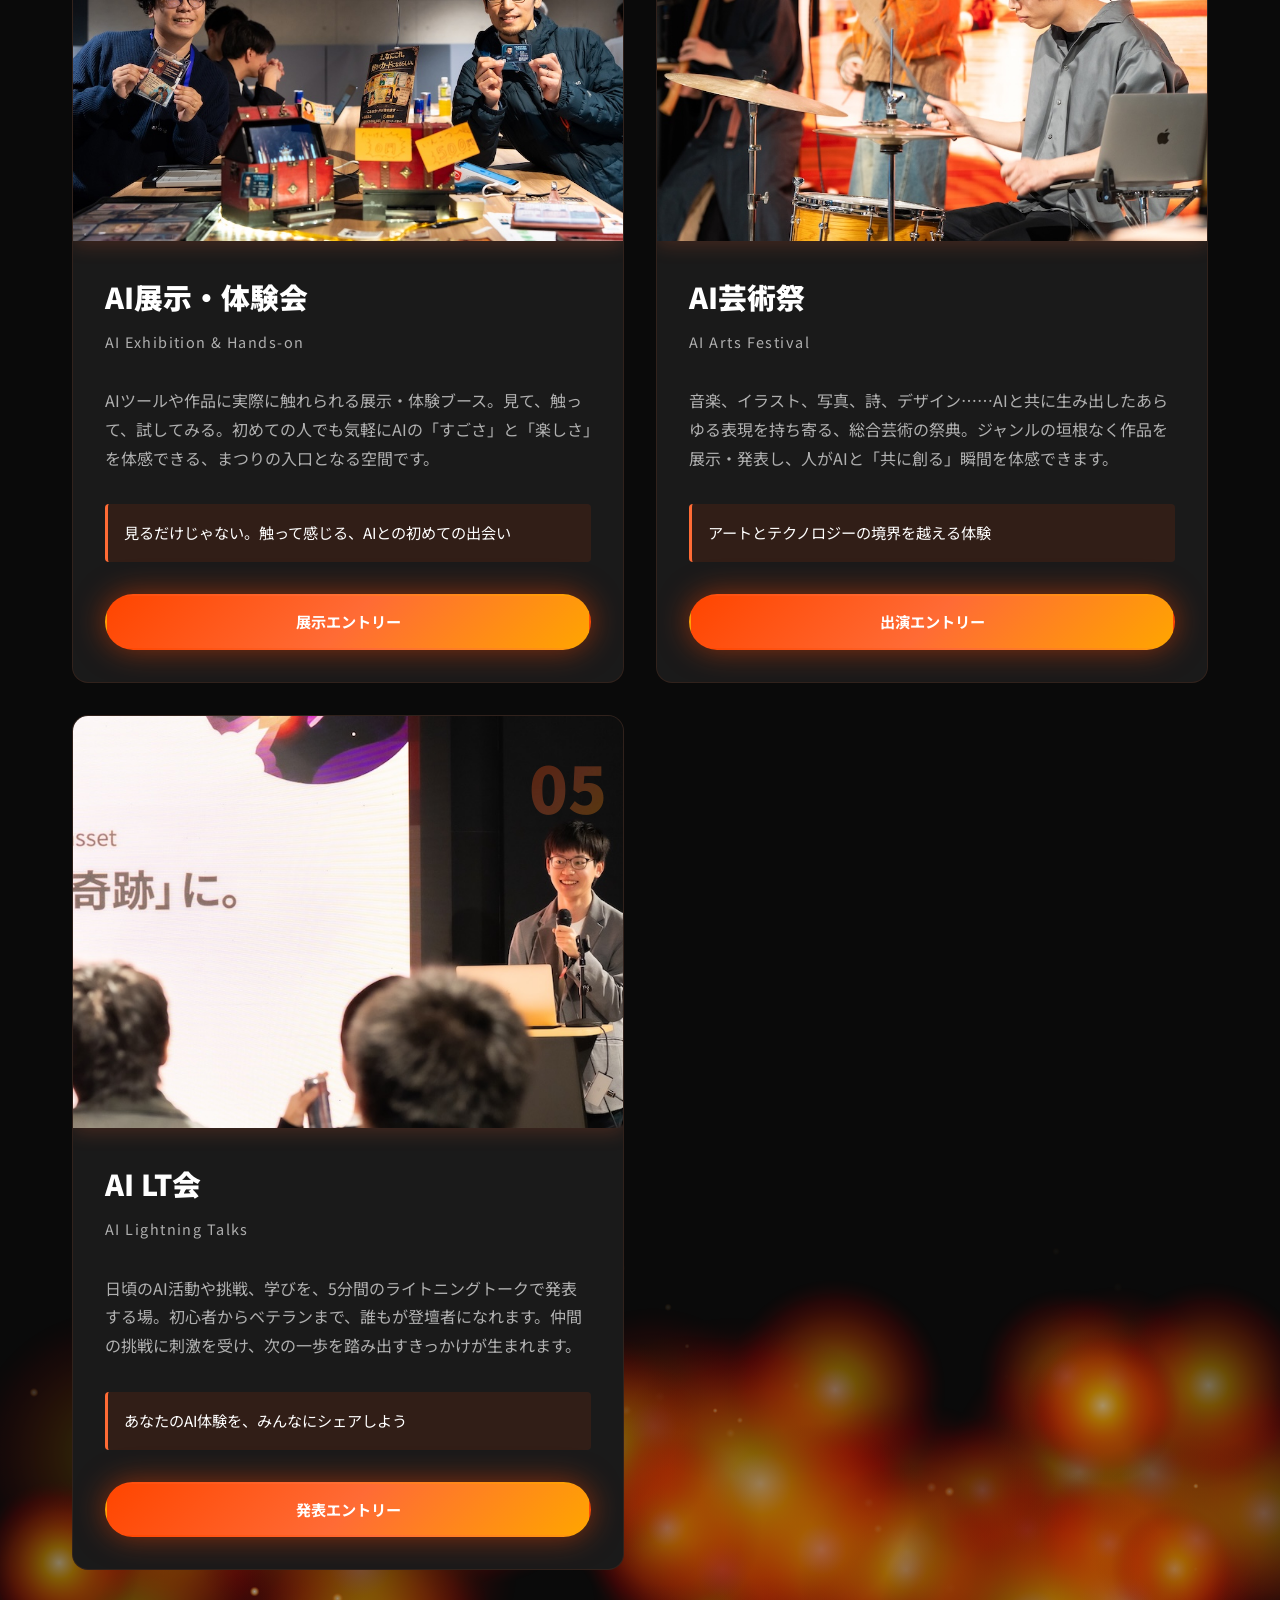
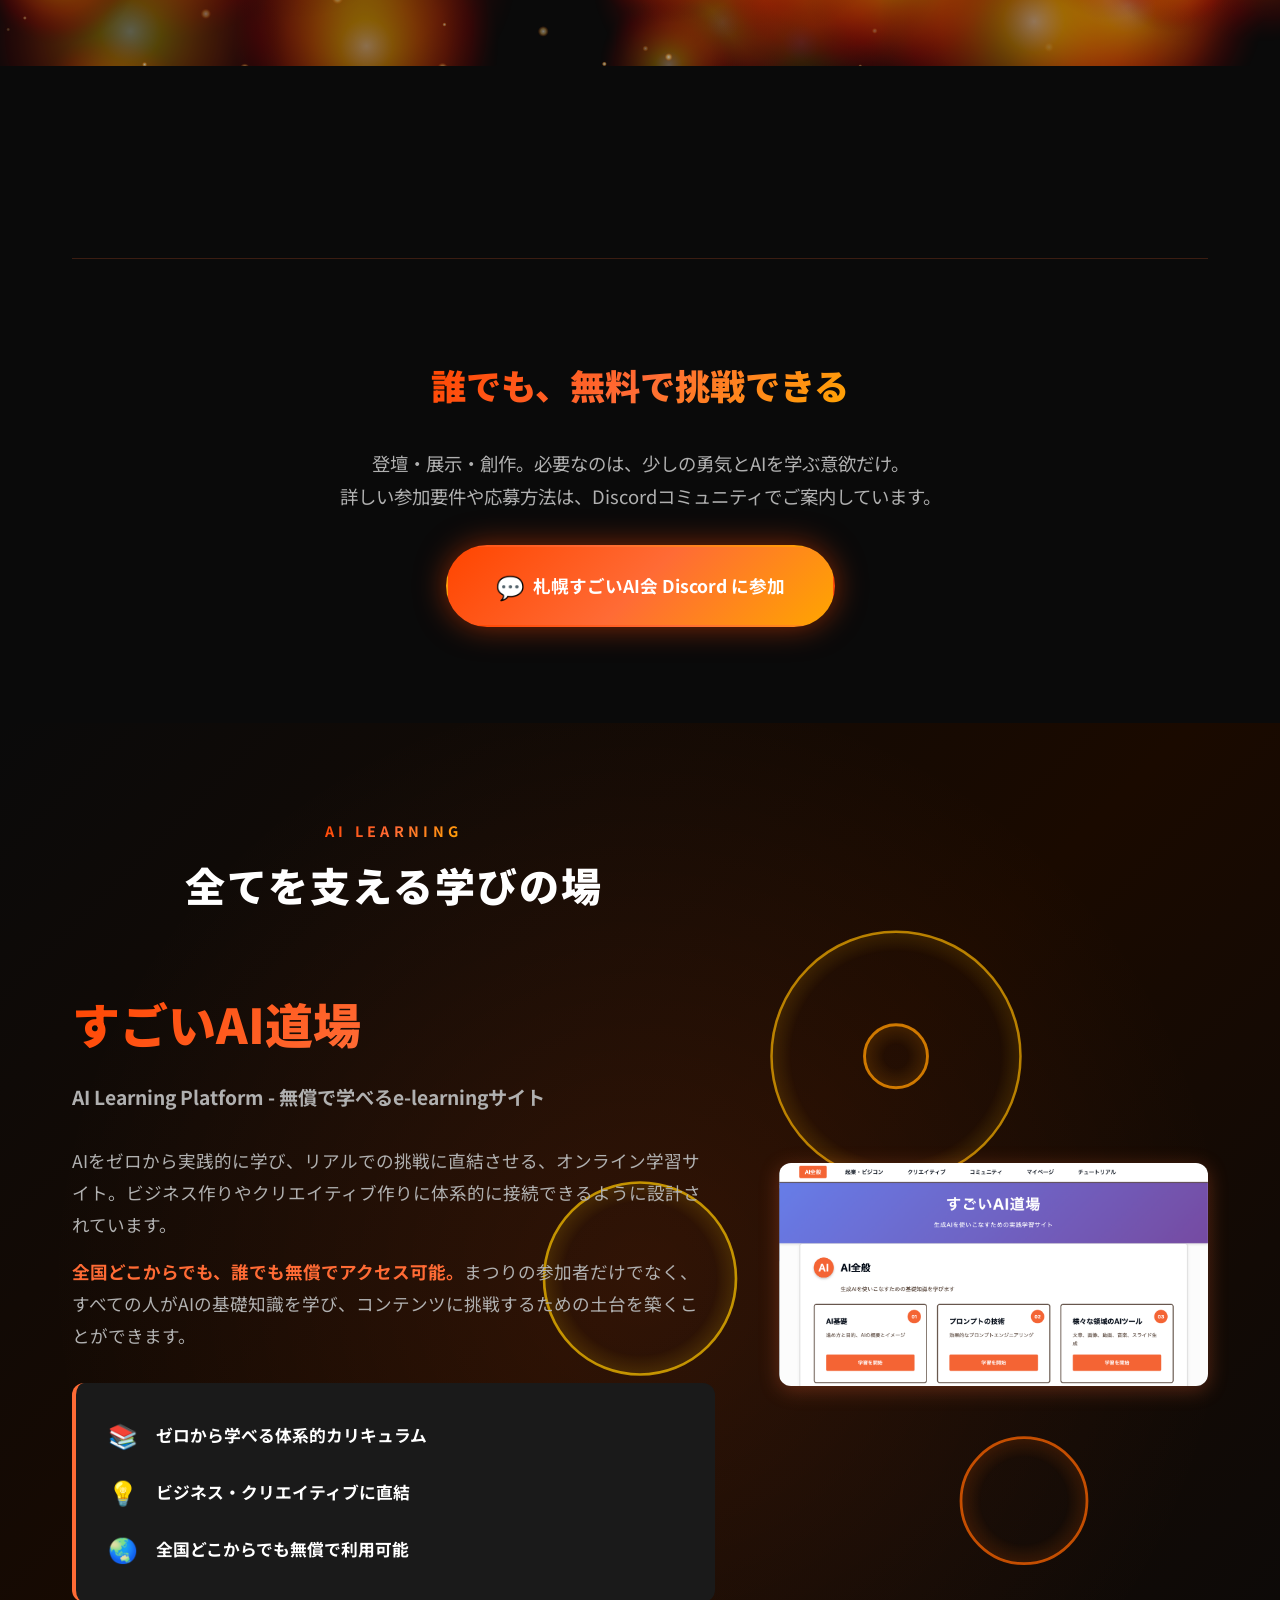
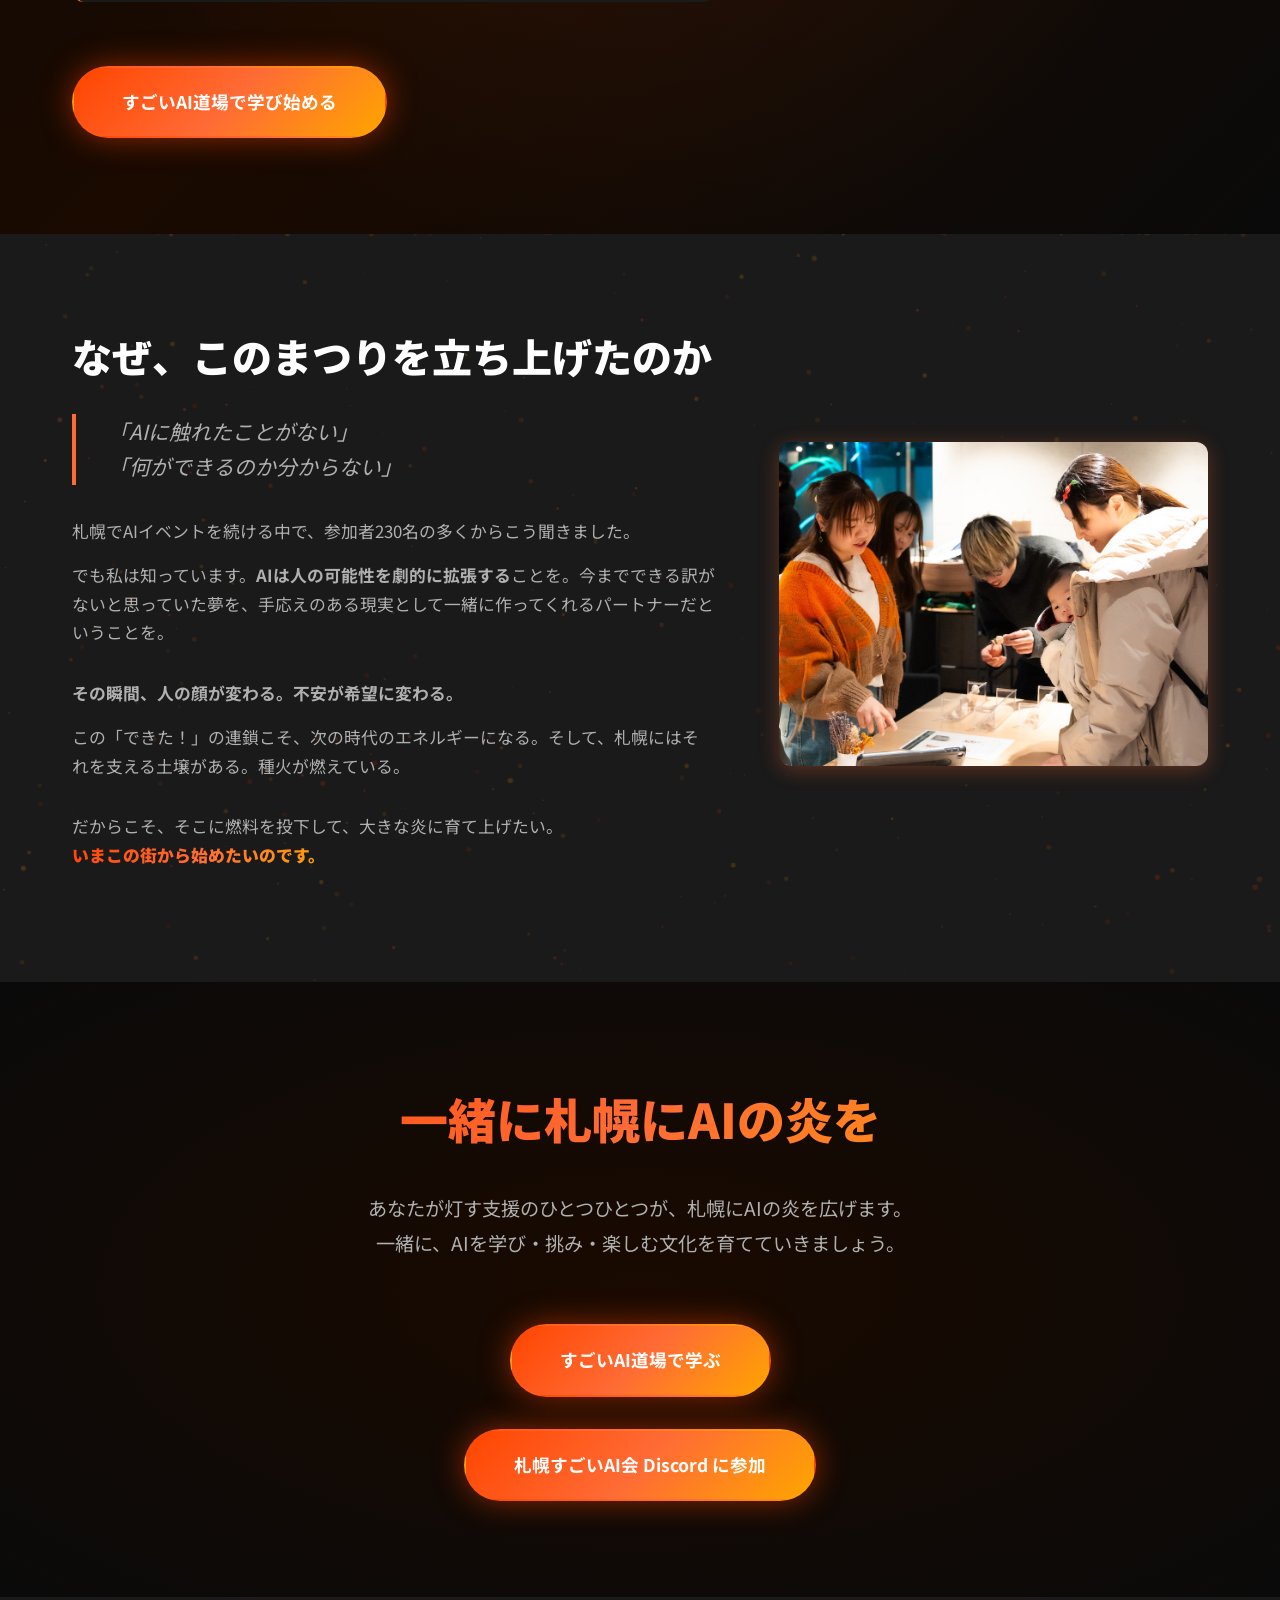
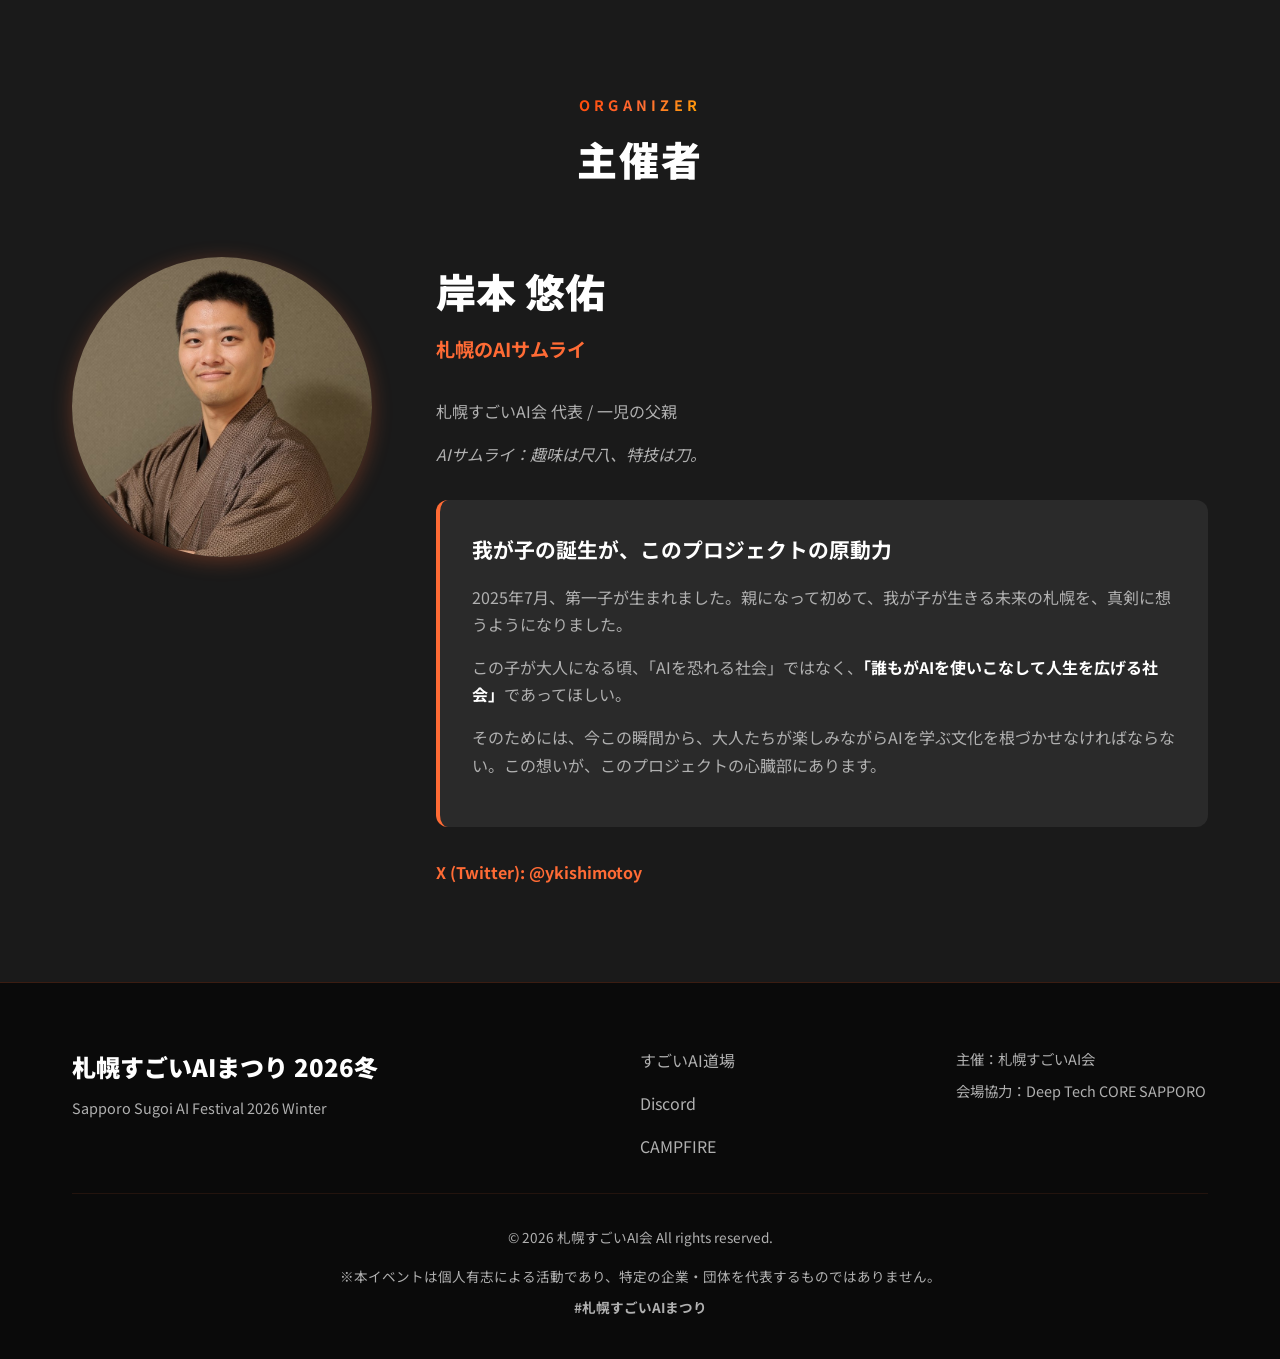
==== commit 6ac9788c: "change all for 2026 winter" ====
--- a/index.html
+++ b/index.html
@@ -3,22 +3,22 @@
 <head>
     <meta charset="UTF-8">
     <meta name="viewport" content="width=device-width, initial-scale=1.0">
-    <title>札幌すごいAIまつり 2026夏 | 2026.8.29 開催</title>
-    <meta name="description" content="2026年8月29日、札幌にAIの炎を。学び、挑み、楽しむ。市民発のAIプロジェクト、点火。">
+    <title>札幌すごいAIまつり 2026冬 | 2026.12.5 開催</title>
+    <meta name="description" content="2026年12月5日、札幌にAIの炎を。学び、挑み、楽しむ。市民発のAIプロジェクト、点火。">
     <!-- OGP Tags for Zenn and Social Media -->
-    <meta property="og:title" content="札幌すごいAIまつり 2026夏 | 2026.8.29 開催">
-    <meta property="og:description" content="2026年8月29日、札幌にAIの炎を。学び、挑み、楽しむ。市民発のAIプロジェクト、点火。">
+    <meta property="og:title" content="札幌すごいAIまつり 2026冬 | 2026.12.5 開催">
+    <meta property="og:description" content="2026年12月5日、札幌にAIの炎を。学び、挑み、楽しむ。市民発のAIプロジェクト、点火。">
     <meta property="og:type" content="website">
     <meta property="og:url" content="https://matsuri.sugoiai.org/">
-    <meta property="og:site_name" content="札幌すごいAIまつり 2026夏">
+    <meta property="og:site_name" content="札幌すごいAIまつり 2026冬">
     <meta property="og:image" content="https://matsuri.sugoiai.org/logo.png">
     <meta property="og:image:width" content="1200">
     <meta property="og:image:height" content="630">
     <meta property="og:locale" content="ja_JP">
     <!-- Twitter Card Tags -->
     <meta name="twitter:card" content="summary_large_image">
-    <meta name="twitter:title" content="札幌すごいAIまつり 2026夏 | 2026.8.29 開催">
-    <meta name="twitter:description" content="2026年8月29日、札幌にAIの炎を。学び、挑み、楽しむ。市民発のAIプロジェクト、点火。">
+    <meta name="twitter:title" content="札幌すごいAIまつり 2026冬 | 2026.12.5 開催">
+    <meta name="twitter:description" content="2026年12月5日、札幌にAIの炎を。学び、挑み、楽しむ。市民発のAIプロジェクト、点火。">
     <meta name="twitter:image" content="https://matsuri.sugoiai.org/logo.png">
     <!-- Favicon -->
     <link rel="icon" type="image/png" href="logo.png">
@@ -36,16 +36,26 @@
             <div class="flame-particle"></div>
             <div class="flame-particle"></div>
         </div>
-        <div class="lang-switcher">
-            <button type="button" class="lang-btn active" data-lang="ja">JP</button>
-            <button type="button" class="lang-btn" data-lang="en">EN</button>
-            <button type="button" class="lang-btn" data-lang="zh">CH</button>
+        <!-- 言語切替（heroに対して絶対配置：Languageボタン → プルダウン） -->
+        <div class="lang-switcher" id="langSwitcher">
+            <button type="button" class="lang-toggle" id="langToggle" aria-haspopup="true" aria-expanded="false" aria-controls="langMenu" aria-label="Language">
+                <svg class="lang-toggle-icon" viewBox="0 0 24 24" width="16" height="16" aria-hidden="true" fill="none" stroke="currentColor" stroke-width="2" stroke-linecap="round" stroke-linejoin="round"><circle cx="12" cy="12" r="10"/><path d="M2 12h20"/><path d="M12 2a15.3 15.3 0 0 1 4 10 15.3 15.3 0 0 1-4 10 15.3 15.3 0 0 1-4-10 15.3 15.3 0 0 1 4-10z"/></svg>
+                <span class="lang-toggle-label">Language</span>
+                <svg class="lang-toggle-chevron" viewBox="0 0 24 24" width="14" height="14" aria-hidden="true" fill="none" stroke="currentColor" stroke-width="2" stroke-linecap="round" stroke-linejoin="round"><path d="m6 9 6 6 6-6"/></svg>
+            </button>
+            <ul class="lang-menu" id="langMenu" role="menu" aria-label="Language">
+                <li role="none"><button type="button" class="lang-btn active" data-lang="ja" role="menuitemradio" aria-checked="true">日本語</button></li>
+                <li role="none"><button type="button" class="lang-btn" data-lang="en" role="menuitemradio" aria-checked="false">English</button></li>
+                <li role="none"><button type="button" class="lang-btn" data-lang="zh" role="menuitemradio" aria-checked="false">中文</button></li>
+                <li role="none"><button type="button" class="lang-btn" data-lang="fr" role="menuitemradio" aria-checked="false">Français</button></li>
+                <li role="none"><button type="button" class="lang-btn" data-lang="de" role="menuitemradio" aria-checked="false">Deutsch</button></li>
+            </ul>
         </div>
         <div class="container hero-content">
-            <div class="hero-date">2026.8.29</div>
+            <div class="hero-date">2026.12.5</div>
             <h1 class="hero-title">
-                <span class="title-main" data-i18n="hero.title_main">札幌すごいAIまつり<br>2026夏</span>
-                <span class="title-sub" data-i18n="hero.title_sub">Sapporo Sugoi AI Festival 2026 Summer</span>
+                <span class="title-main" data-i18n="hero.title_main">札幌すごいAIまつり<br>2026冬</span>
+                <span class="title-sub" data-i18n="hero.title_sub">Sapporo Sugoi AI Festival 2026 Winter</span>
             </h1>
             <p class="hero-tagline" data-i18n="hero.tagline">札幌にAIの炎を。<br>学び、挑み、楽しむ。<br>市民発のAIプロジェクト、点火。</p>
             <div class="hero-info-badge">
@@ -77,12 +87,12 @@
                     <img src="images/DTC.JPG" alt="Deep Tech CORE SAPPORO 会場" class="venue-image">
                     <div class="overview-text">
                         <h3 class="overview-subtitle" data-i18n="overview.subtitle">札幌に、AIの炎を灯す</h3>
-                        <p data-i18n="overview.p1">2026年8月29日、札幌の最先端テックコミュニティの中心地 <strong>Deep Tech CORE SAPPORO</strong> にて、かつてないAIの祭りが開催されます。</p>
-                        <p data-i18n="overview.p2">札幌のあちこちで灯り始めたAIの「種火」をつなぎ、AIを使える人が育ち、挑戦し、楽しむ文化を生み出す試み。私たちは、この札幌を「AIと共に生きる街」にしたい。その第一歩が『札幌すごいAIまつり 2026夏』です。</p>
+                        <p data-i18n="overview.p1">2026年12月5日、札幌の最先端テックコミュニティの中心地 <strong>Deep Tech CORE SAPPORO</strong> にて、かつてないAIの祭りが開催されます。</p>
+                        <p data-i18n="overview.p2">札幌のあちこちで灯り始めたAIの「種火」をつなぎ、AIを使える人が育ち、挑戦し、楽しむ文化を生み出す試み。私たちは、この札幌を「AIと共に生きる街」にしたい。その第一歩が『札幌すごいAIまつり 2026冬』です。</p>
                         <div class="event-info">
                             <div class="info-item">
                                 <div class="info-label" data-i18n="overview.date_label">開催日時</div>
-                                <div class="info-value" data-i18n="overview.date_value">2026年8月29日（土）9:30開場〜20:30頃</div>
+                                <div class="info-value" data-i18n="overview.date_value">2026年12月5日（土）9:30開場〜20:30頃</div>
                             </div>
                             <div class="info-item">
                                 <div class="info-label" data-i18n="overview.event_label">イベント</div>
@@ -110,24 +120,30 @@
                 <p class="section-description" data-i18n="sponsors.description">AIまつりを支えてくださるスポンサー企業・団体・サービスの皆さまです。<br>温かいご支援に心より感謝申し上げます。</p>
             </div>
             <div class="sponsors-grid">
+                <!--
                 <a href="https://www.nttd-mse.com/" target="_blank" rel="noopener" class="sponsor-card">
                     <div class="sponsor-logo">
                         <img src="images/NTTDMSE_logo.png" alt="株式会社NTTデータMSE">
                     </div>
                     <div class="sponsor-name" data-i18n="sponsor.nttdmse">株式会社NTTデータMSE</div>
                 </a>
+                -->
+                <!--
                 <a href="https://www.hp.com/jp-ja/home.html" target="_blank" rel="noopener" class="sponsor-card">
                     <div class="sponsor-logo">
                         <img src="images/HP.png" alt="株式会社日本HP">
                     </div>
                     <div class="sponsor-name" data-i18n="sponsor.hpjapan">株式会社日本HP</div>
                 </a>
+                -->
+                <!--
                 <a href="https://eques.co.jp" target="_blank" rel="noopener" class="sponsor-card">
                     <div class="sponsor-logo">
                         <img src="images/eques.png" alt="株式会社EQUES">
                     </div>
                     <div class="sponsor-name" data-i18n="sponsor.eques">株式会社EQUES</div>
                 </a>
+                -->
                 <div class="sponsor-card">
                     <div class="sponsor-logo">
                         <img src="images/DTC_logo.png" alt="DTC株式会社">
@@ -140,18 +156,22 @@
                     </div>
                     <div class="sponsor-name">LocalHostHQ</div>
                 </a>
+                <!--
                 <a href="https://hanamii.jp" target="_blank" rel="noopener" class="sponsor-card">
                     <div class="sponsor-logo">
                         <img src="images/hanamii.png" alt="hanamii">
                     </div>
                     <div class="sponsor-name">hanamii</div>
                 </a>
+                -->
+                <!--
                 <div class="sponsor-card">
                     <div class="sponsor-logo">
                         <span data-i18n="sponsor.sapporo_logo">札幌市</span>
                     </div>
                     <div class="sponsor-name" data-i18n="sponsor.sapporo">後援：札幌市</div>
                 </div>
+                -->
             </div>
             <div class="sponsors-link-wrapper">
                 <a href="sponsors.html" class="btn-link" data-i18n="sponsors.link">スポンサー募集についてはこちら</a>
@@ -207,7 +227,7 @@
                             アイデアを、その場でカタチに。AIと創るものづくり
                         </div>
                         <div class="program-entry">
-                            <a href="https://hack-2026-summer.sugoiai.org/" target="_blank" rel="noopener noreferrer" class="btn btn-primary btn-entry">
+                            <a href="https://hack-2026-winter.sugoiai.org/" target="_blank" rel="noopener noreferrer" class="btn btn-primary btn-entry">
                                 <span class="btn-text" data-i18n="btn.entry">エントリー・詳細はこちら</span>
                             </a>
                         </div>
@@ -228,7 +248,7 @@
                             作品募集中！応募締切は8月16日(日)。あなたのAI映像を、スクリーンへ
                         </div>
                         <div class="program-entry">
-                            <a href="https://film-2026-summer.sugoiai.org/" target="_blank" rel="noopener noreferrer" class="btn btn-primary btn-entry">
+                            <a href="https://film-2026-winter.sugoiai.org/" target="_blank" rel="noopener noreferrer" class="btn btn-primary btn-entry">
                                 <span class="btn-text" data-i18n="btn.entry">エントリー・詳細はこちら</span>
                             </a>
                         </div>
@@ -341,7 +361,7 @@
                         ※締切は8月16日(日)です<br>
                         ※画材・用紙サイズ自由（1枚からOK、何枚でも歓迎です）<br>
                         ※作品名や個人情報の掲載は行いません<br>
-                        ※送付いただいた作品は、札幌すごいAIまつり 2026夏および今後の関連イベントにおいて、展示・AI動画化・活動報告・広報（Web/SNS/印刷物/動画等）に使用させていただく場合があります。<br>
+                        ※送付いただいた作品は、札幌すごいAIまつり 2026冬および今後の関連イベントにおいて、展示・AI動画化・活動報告・広報（Web/SNS/印刷物/動画等）に使用させていただく場合があります。<br>
                         ※作品の送付をもって、上記の使用に同意いただいたものとみなします。
                     </p>
                 </div>
@@ -478,8 +498,8 @@
         <div class="container">
             <div class="footer-content">
                 <div class="footer-logo">
-                    <h3 data-i18n="footer.logo_title">札幌すごいAIまつり 2026夏</h3>
-                    <p data-i18n="footer.logo_sub">Sapporo Sugoi AI Festival 2026 Summer</p>
+                    <h3 data-i18n="footer.logo_title">札幌すごいAIまつり 2026冬</h3>
+                    <p data-i18n="footer.logo_sub">Sapporo Sugoi AI Festival 2026 Winter</p>
                 </div>
                 <div class="footer-links">
                     <a href="https://dojo.sugoiai.org/index.html" target="_blank" rel="noopener noreferrer" data-i18n="footer.dojo">すごいAI道場</a>
--- a/style.css
+++ b/style.css
@@ -1756,38 +1756,99 @@
 }
 /* test 2025年 11月30日 日曜日 22時10分03秒 JST */
 
-/* Language Switcher (hero内・右上に配置。スクロールでheroと共に画面外へ) */
+/* ─── Language Switcher（hero内・絶対配置：Languageボタン → プルダウン） ─── */
 .lang-switcher {
     position: absolute;
-    top: 1.25rem;
-    right: 1.25rem;
+    top: 1.2rem;
+    right: 1.2rem;
     z-index: 10;
-    display: flex;
-    gap: 0.2rem;
+}
+
+.lang-toggle {
+    appearance: none;
+    -webkit-appearance: none;
+    display: inline-flex;
+    align-items: center;
+    gap: 0.4rem;
+    padding: 0.45rem 0.9rem;
     background: rgba(26, 26, 26, 0.6);
     border: 1px solid rgba(255, 255, 255, 0.15);
     border-radius: 999px;
-    padding: 0.25rem;
+    color: var(--text-primary);
+    font-family: var(--font-primary);
+    font-size: 0.78rem;
+    font-weight: 700;
+    letter-spacing: 0.05em;
+    line-height: 1;
+    cursor: pointer;
     backdrop-filter: blur(6px);
     -webkit-backdrop-filter: blur(6px);
+    transition: background 0.2s ease, border-color 0.2s ease;
+}
+
+.lang-toggle:hover,
+.lang-switcher.is-open .lang-toggle {
+    background: rgba(26, 26, 26, 0.94);
+    border-color: rgba(255, 255, 255, 0.3);
+}
+
+.lang-toggle-chevron {
+    transition: transform 0.2s ease;
+}
+
+.lang-switcher.is-open .lang-toggle-chevron {
+    transform: rotate(180deg);
+}
+
+.lang-menu {
+    position: absolute;
+    top: calc(100% + 0.4rem);
+    right: 0;
+    min-width: 160px;
+    margin: 0;
+    padding: 0.35rem;
+    list-style: none;
+    background: rgba(26, 26, 26, 0.94);
+    border: 1px solid rgba(255, 255, 255, 0.15);
+    border-radius: 12px;
+    box-shadow: 0 12px 32px rgba(0, 0, 0, 0.45);
+    backdrop-filter: blur(10px);
+    -webkit-backdrop-filter: blur(10px);
+    opacity: 0;
+    visibility: hidden;
+    transform: translateY(-6px);
+    transition: opacity 0.18s ease, transform 0.18s ease, visibility 0.18s;
+}
+
+.lang-switcher.is-open .lang-menu {
+    opacity: 1;
+    visibility: visible;
+    transform: translateY(0);
 }
 
 .lang-btn {
+    appearance: none;
+    -webkit-appearance: none;
+    display: block;
+    width: 100%;
+    border: none;
+    background: transparent;
+    color: var(--text-secondary);
     font-family: var(--font-primary);
-    font-size: 0.8rem;
-    font-weight: 700;
-    letter-spacing: 0.05em;
-    color: var(--text-secondary);
-    background: transparent;
-    border: none;
-    border-radius: 999px;
-    padding: 0.3rem 0.8rem;
+    font-size: 0.82rem;
+    font-weight: 700;
+    letter-spacing: 0.03em;
+    line-height: 1.2;
+    text-align: left;
+    padding: 0.55rem 0.85rem;
+    border-radius: 8px;
     cursor: pointer;
     transition: color 0.2s ease, background 0.2s ease;
 }
 
 .lang-btn:hover {
     color: var(--text-primary);
+    background: rgba(255, 255, 255, 0.08);
 }
 
 .lang-btn.active {
@@ -1795,15 +1856,14 @@
     color: #fff;
 }
 
-@media (max-width: 480px) {
+@media (max-width: 768px) {
     .lang-switcher {
-        top: 0.75rem;
-        right: 0.75rem;
-    }
-
-    .lang-btn {
-        font-size: 0.75rem;
-        padding: 0.25rem 0.65rem;
-        width: auto;
-    }
-}
+        top: 0.8rem;
+        right: 0.8rem;
+    }
+
+    .lang-toggle {
+        font-size: 0.72rem;
+        padding: 0.4rem 0.75rem;
+    }
+}
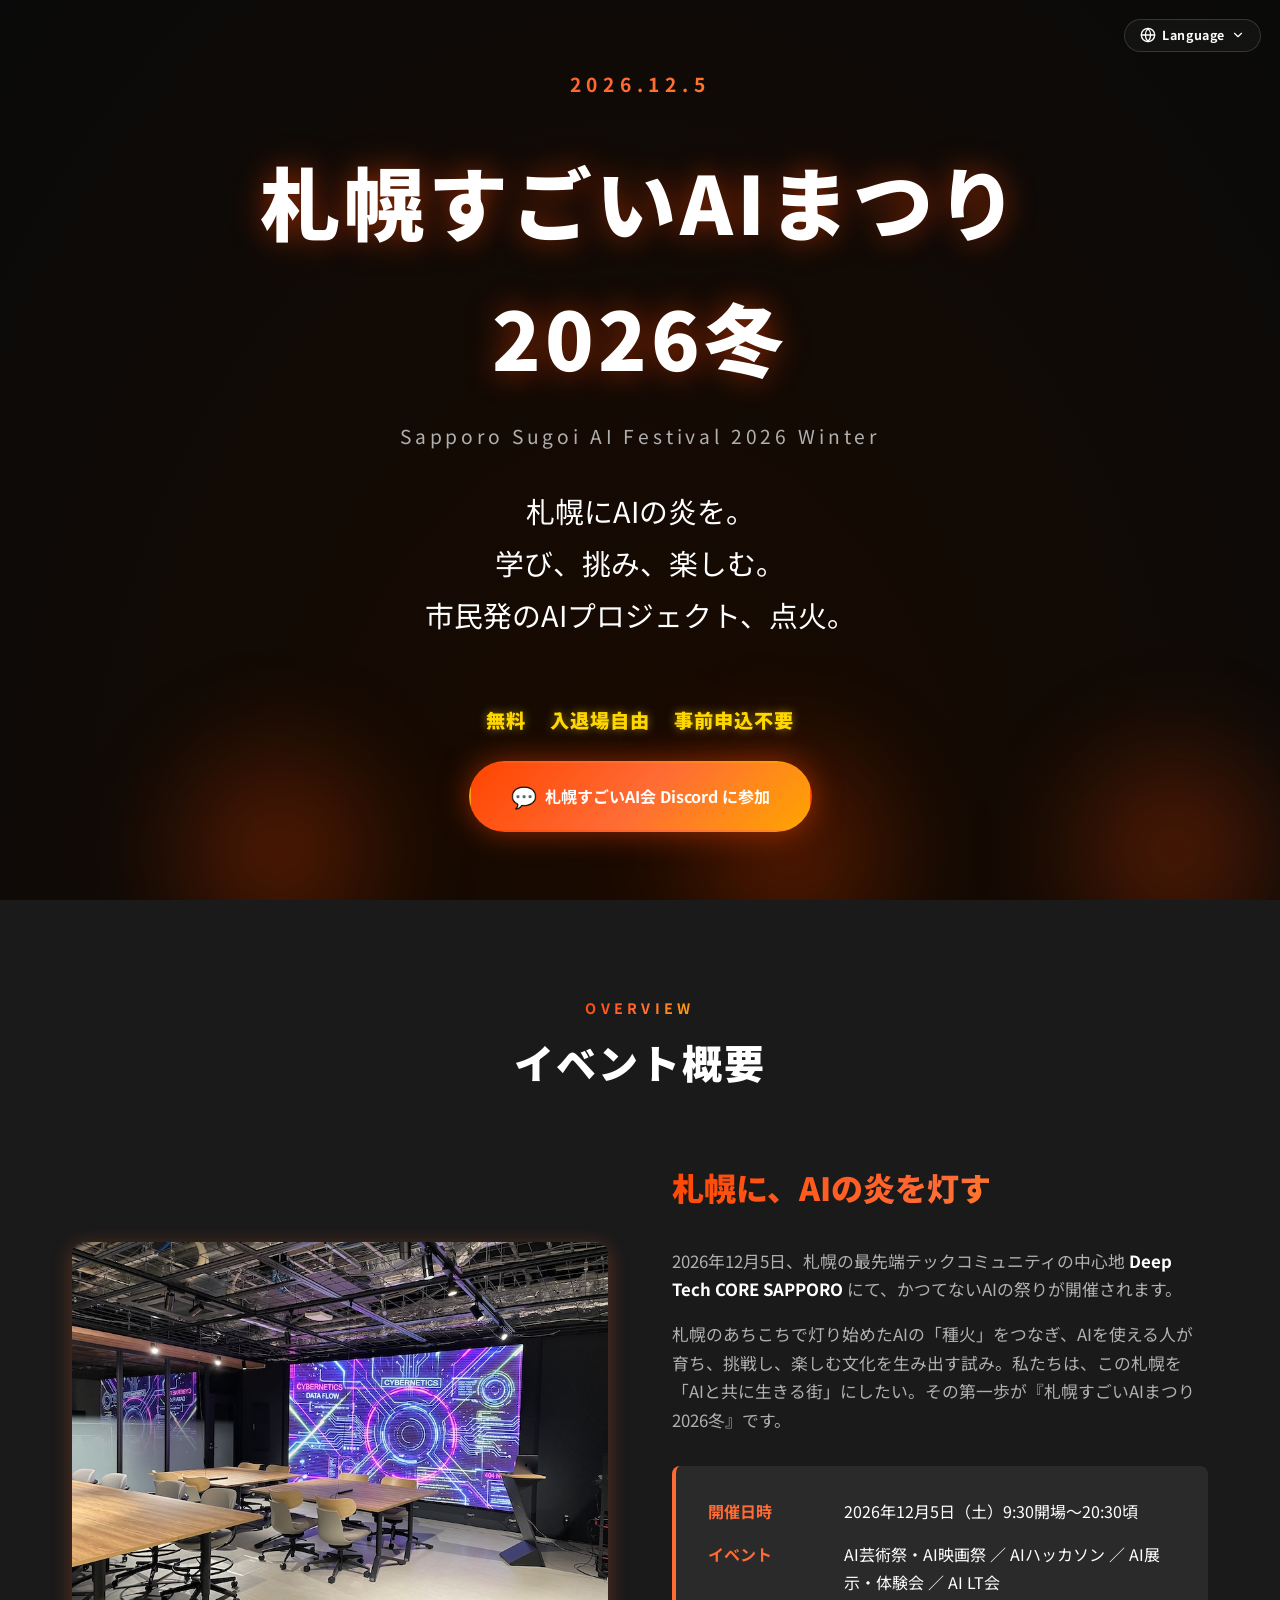
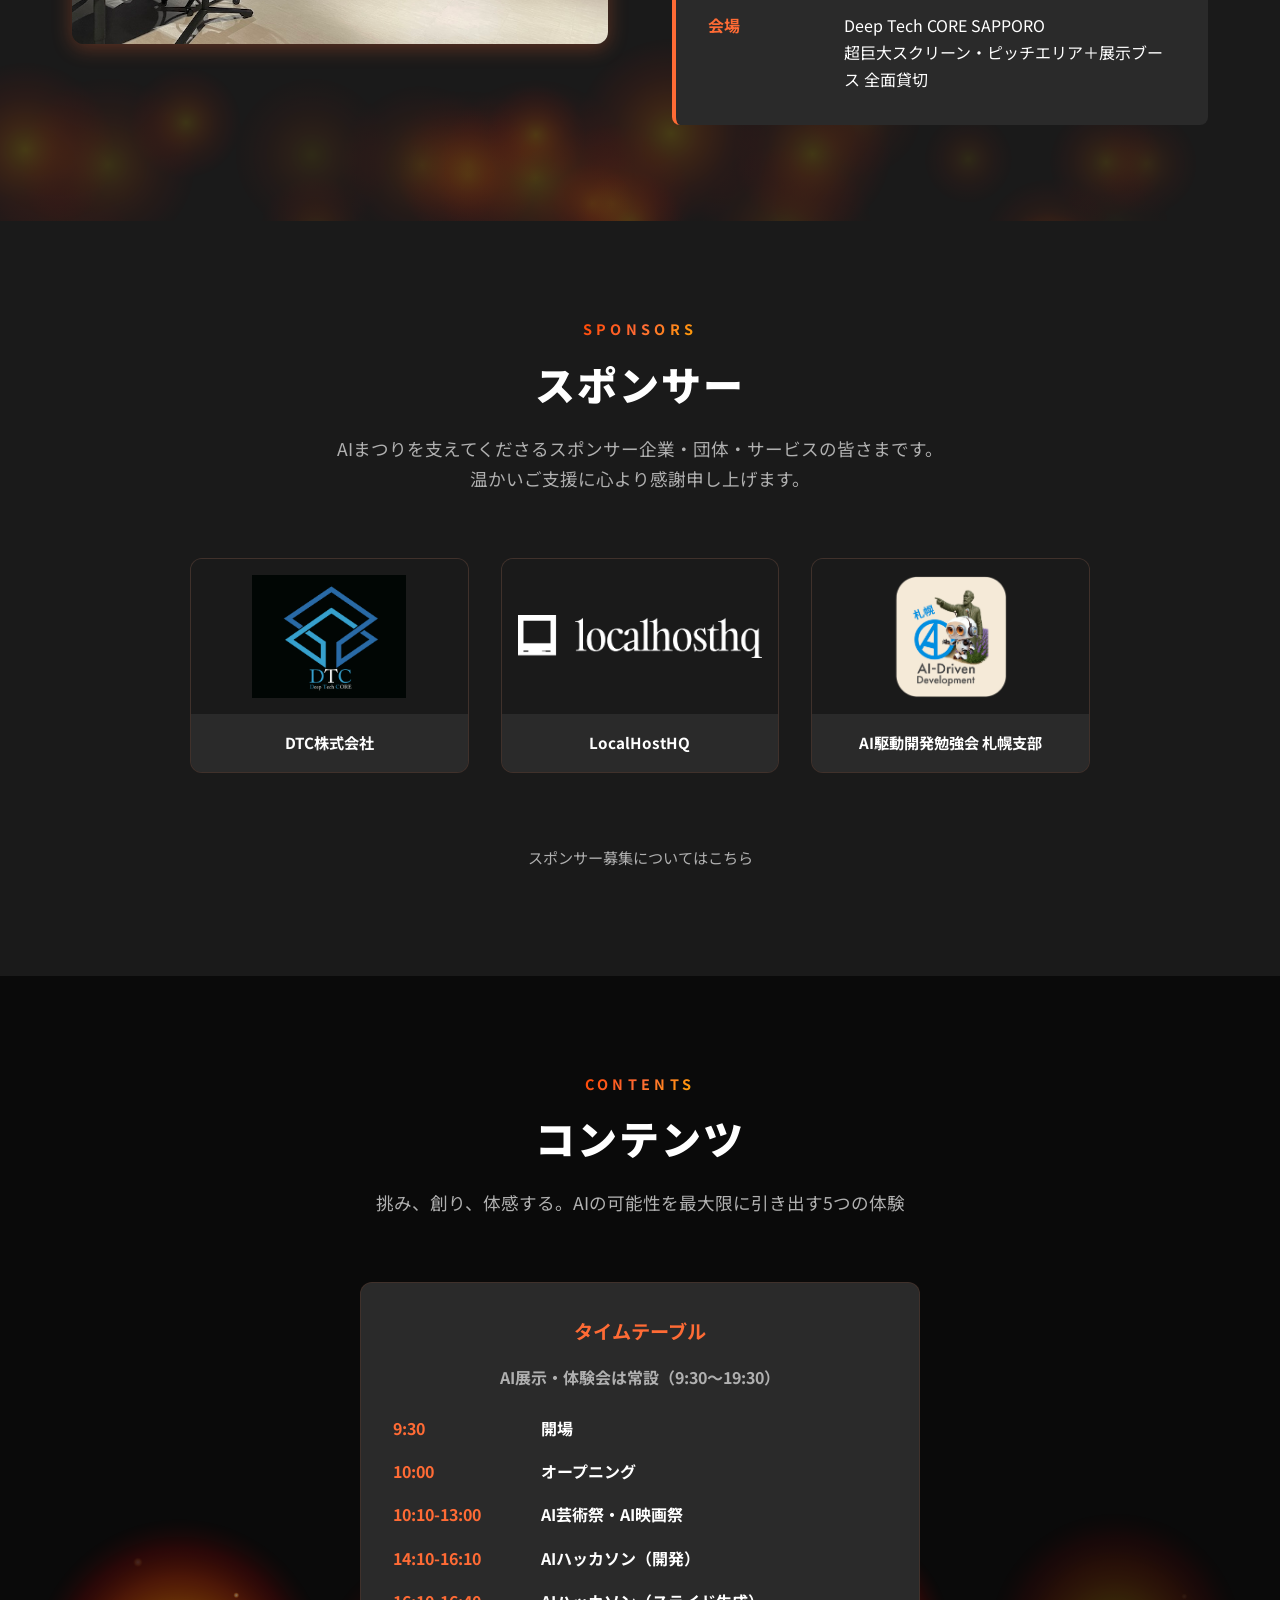
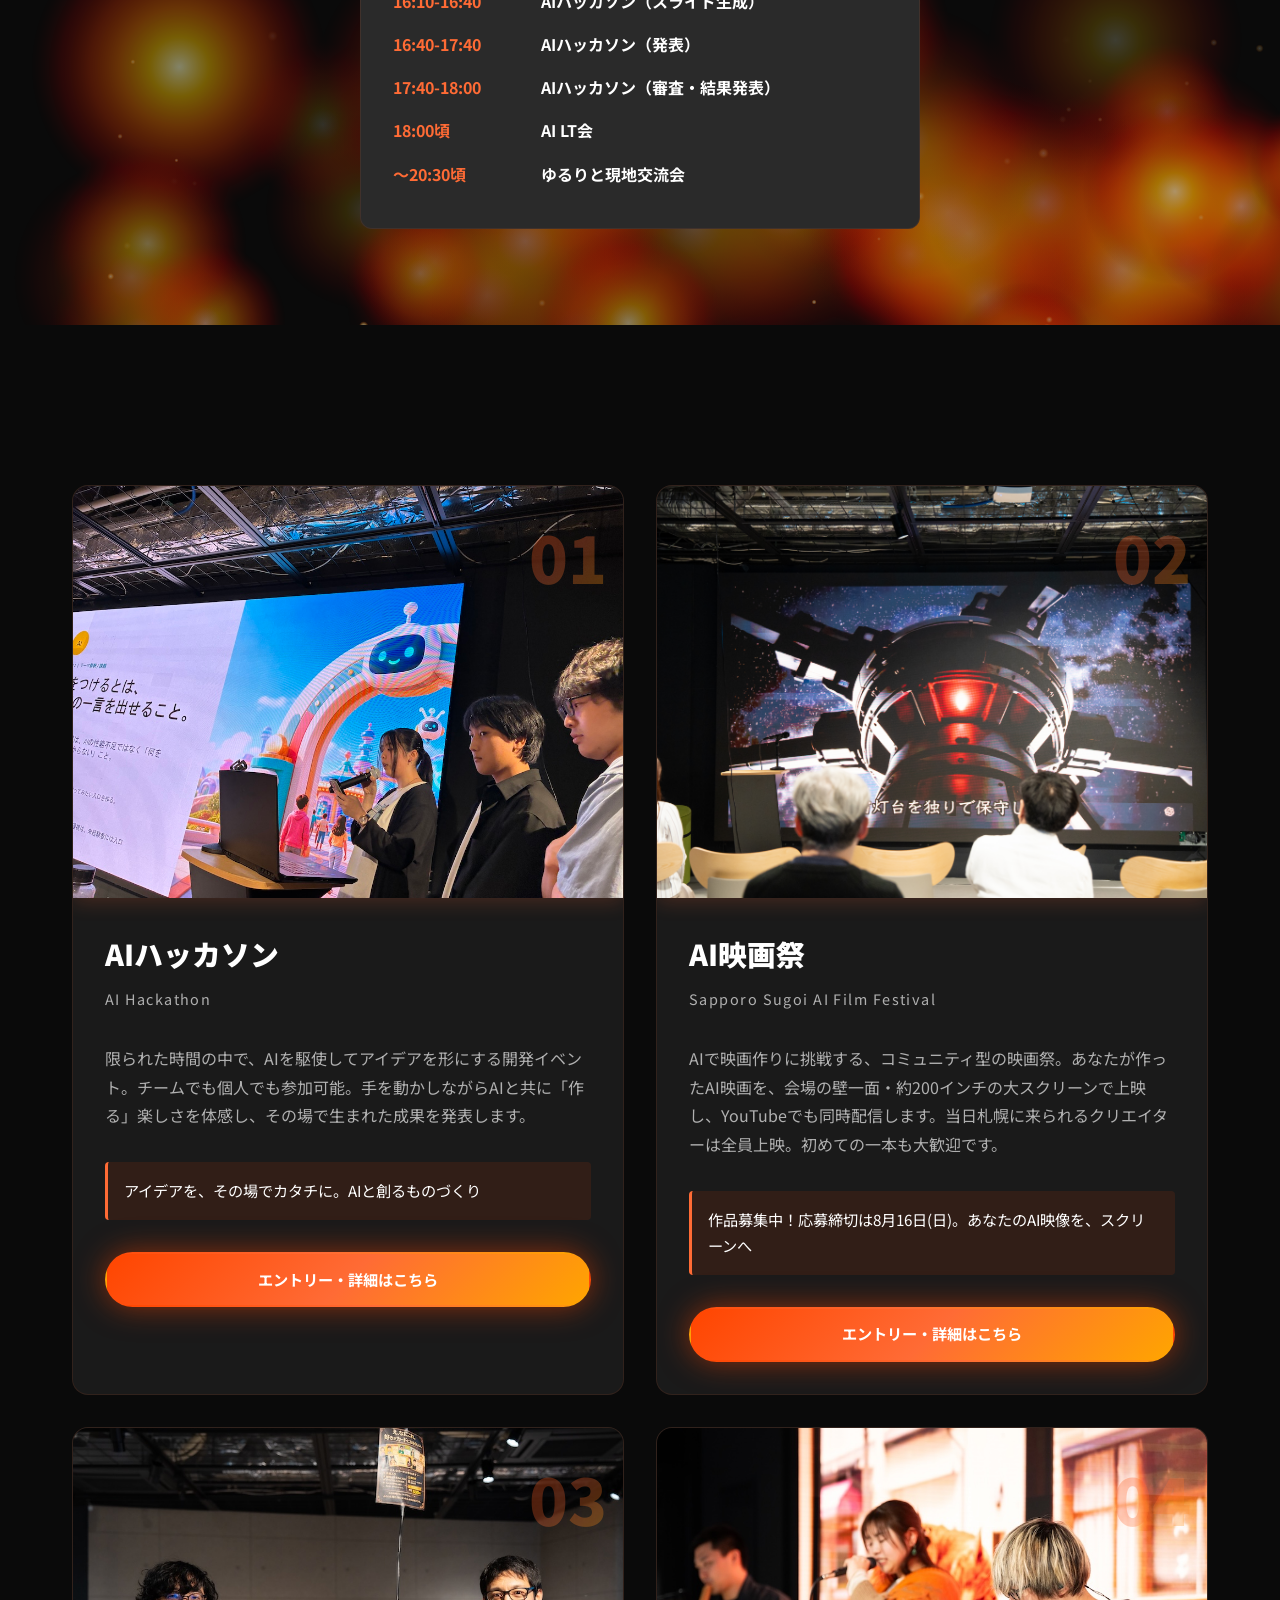
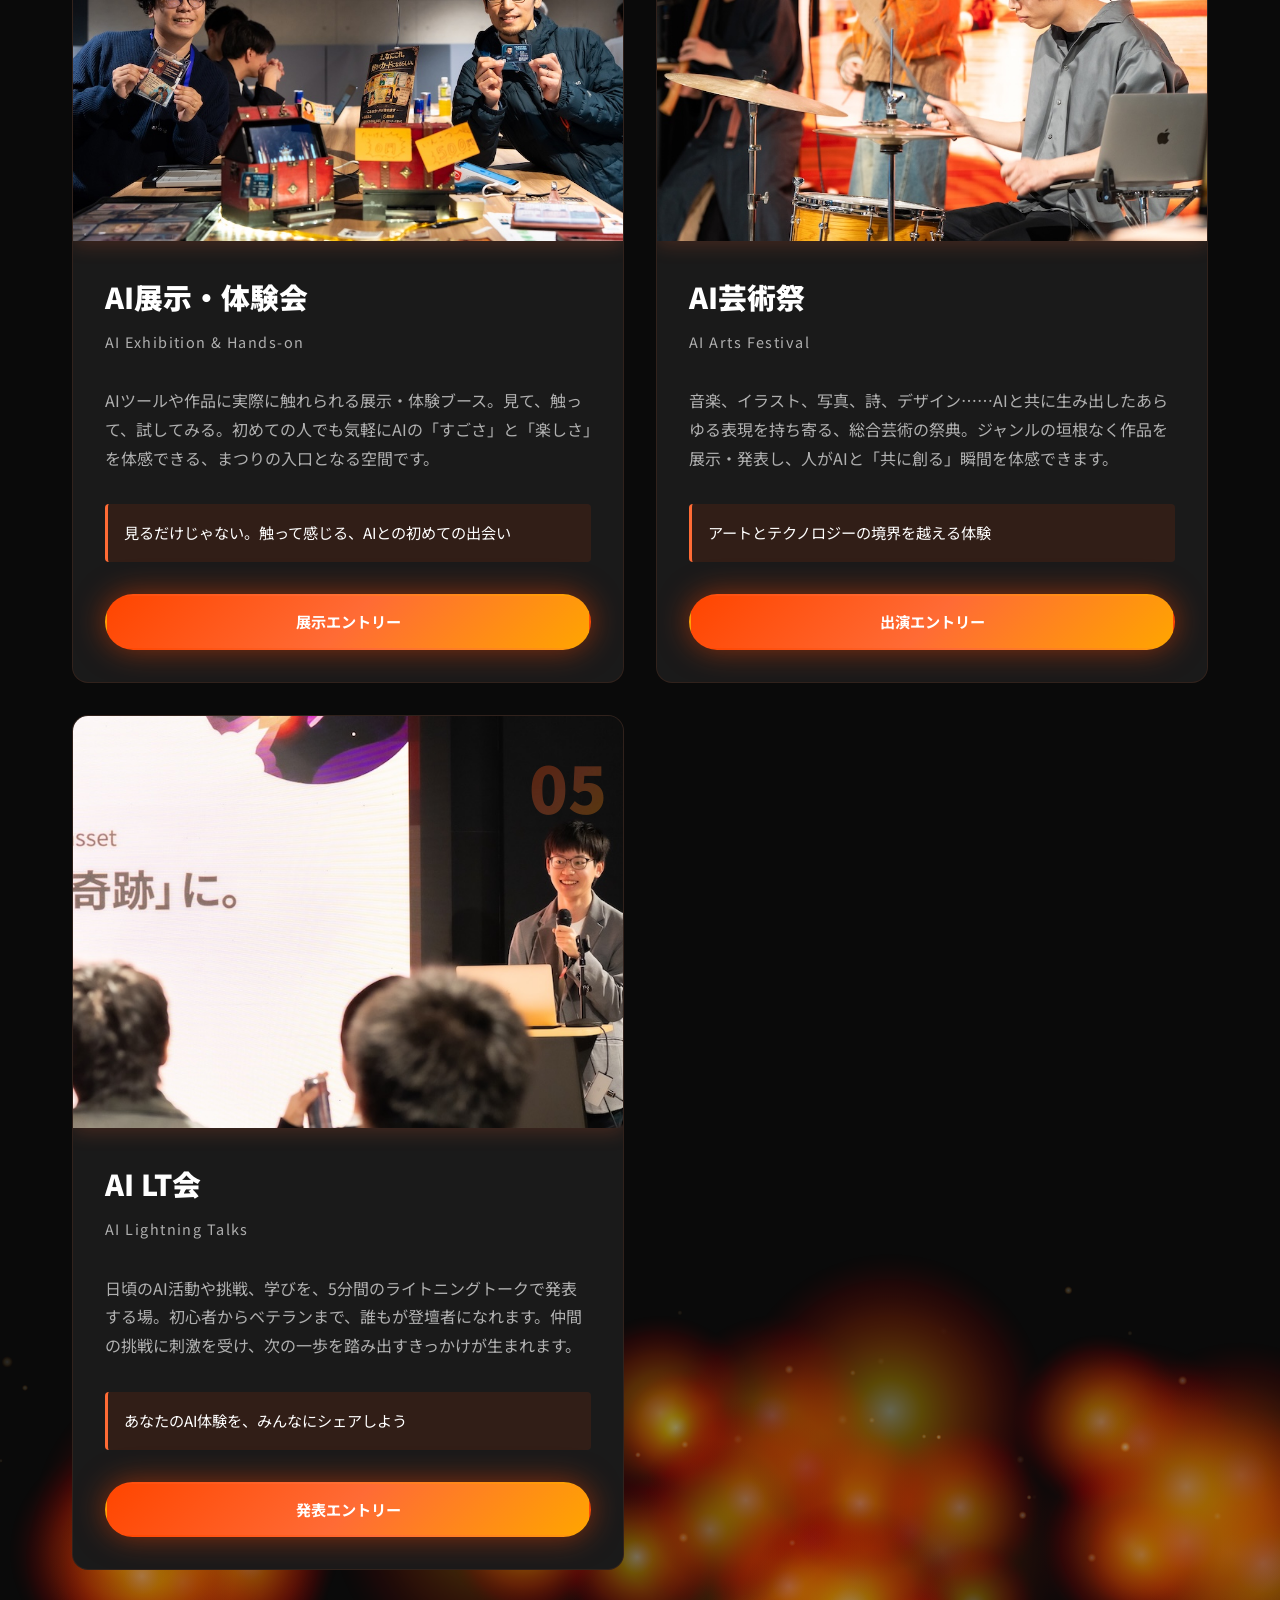
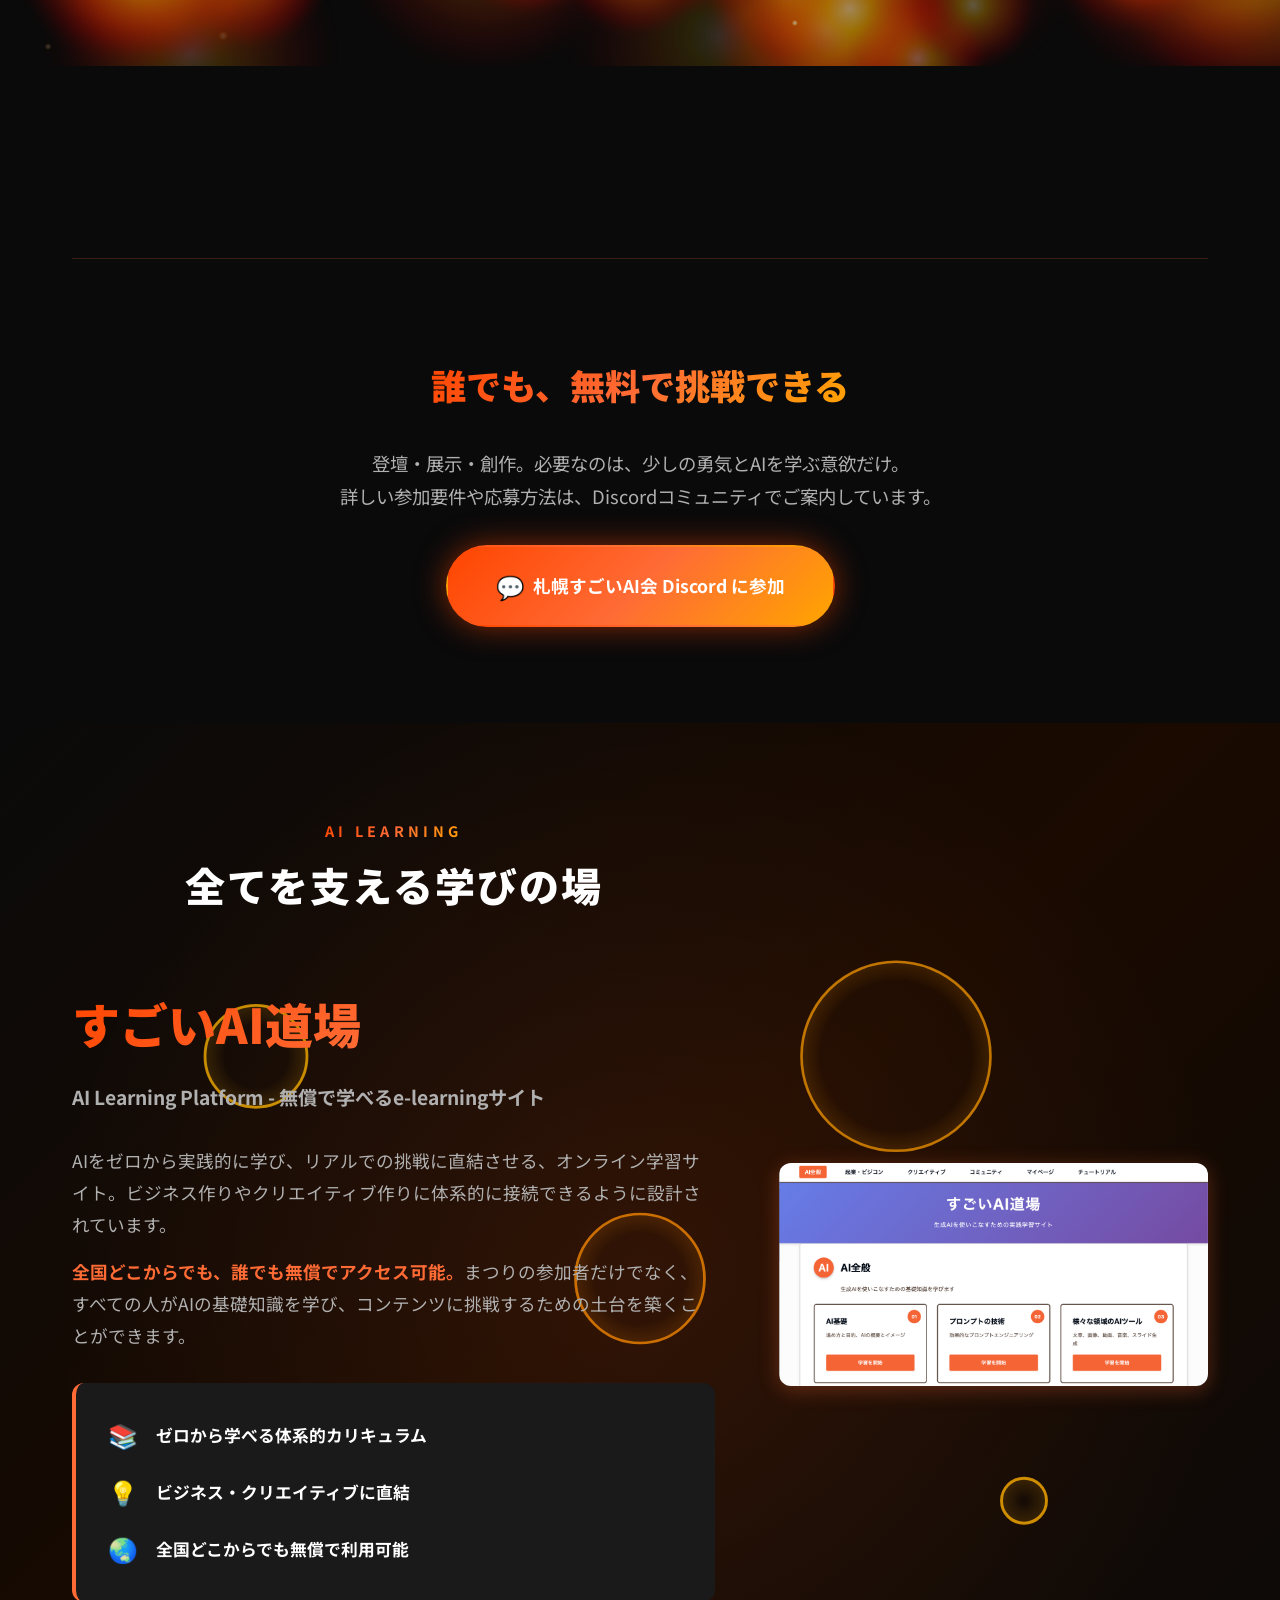
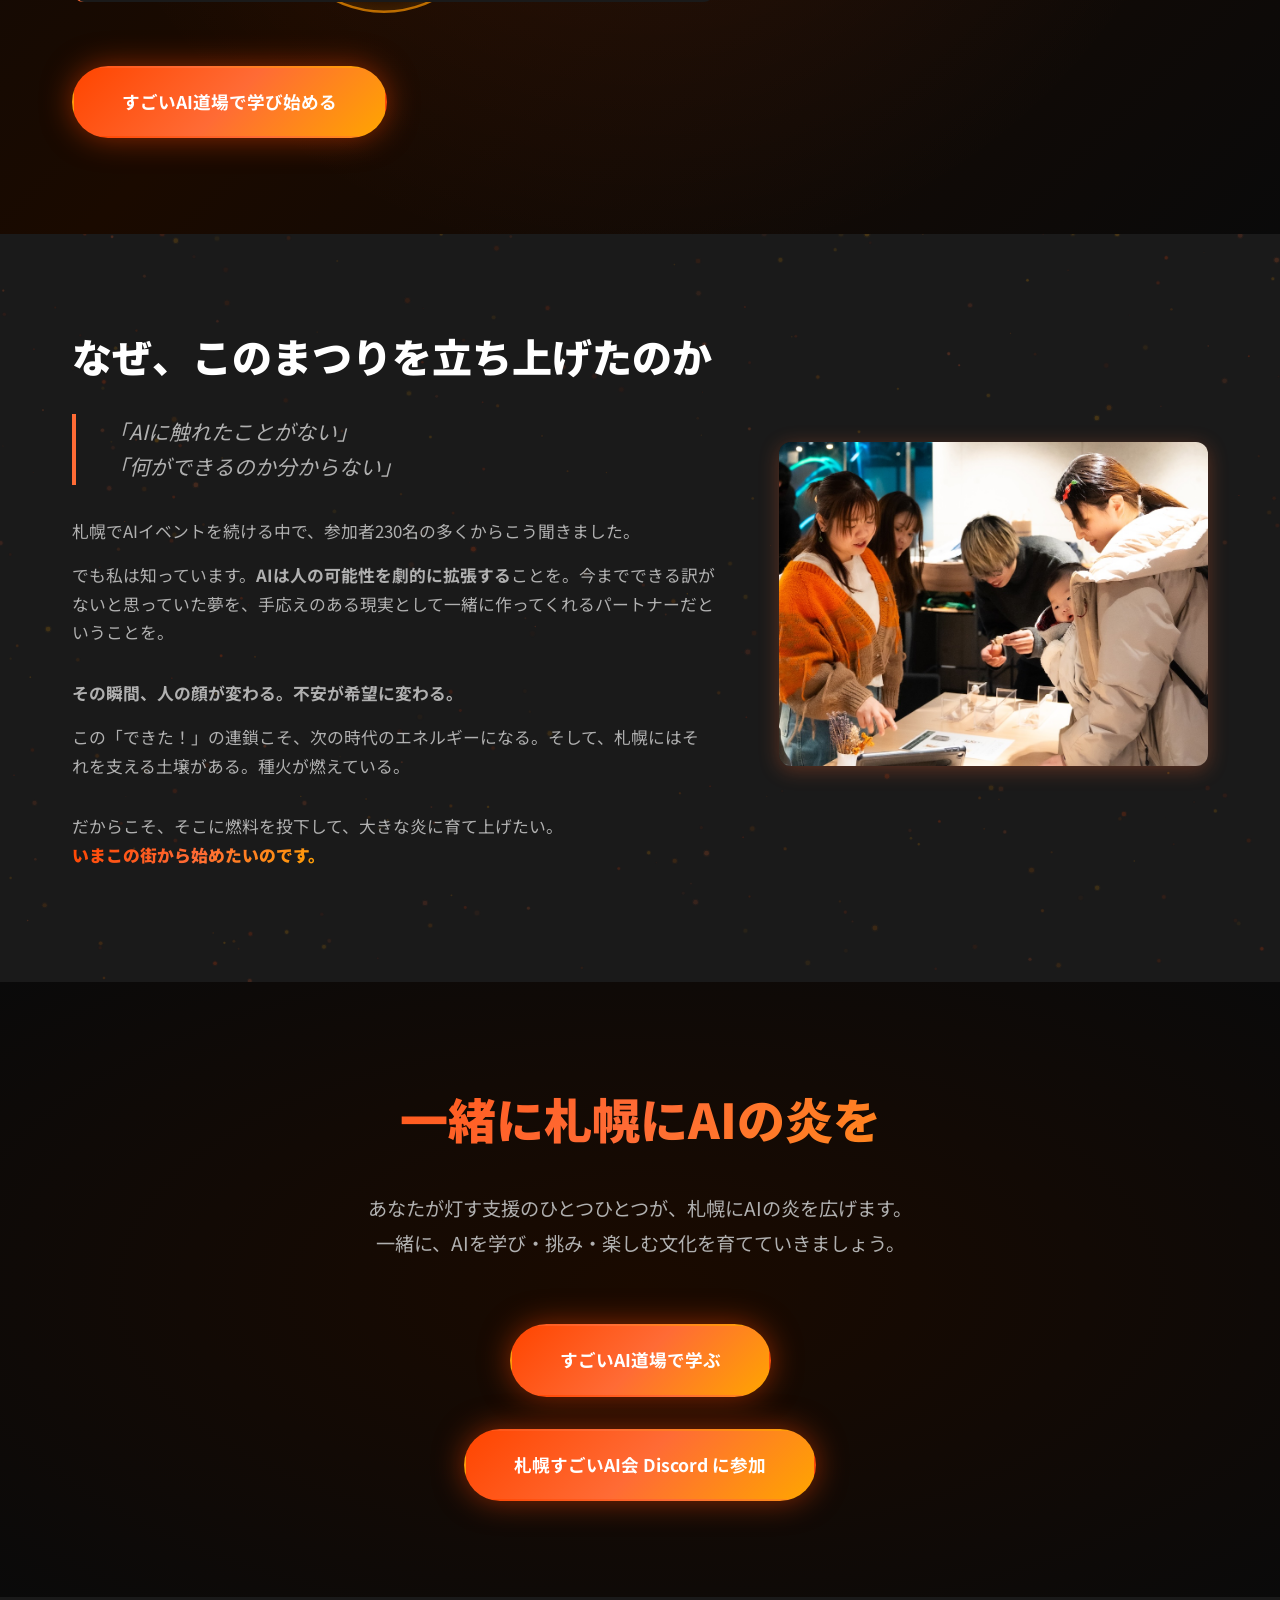
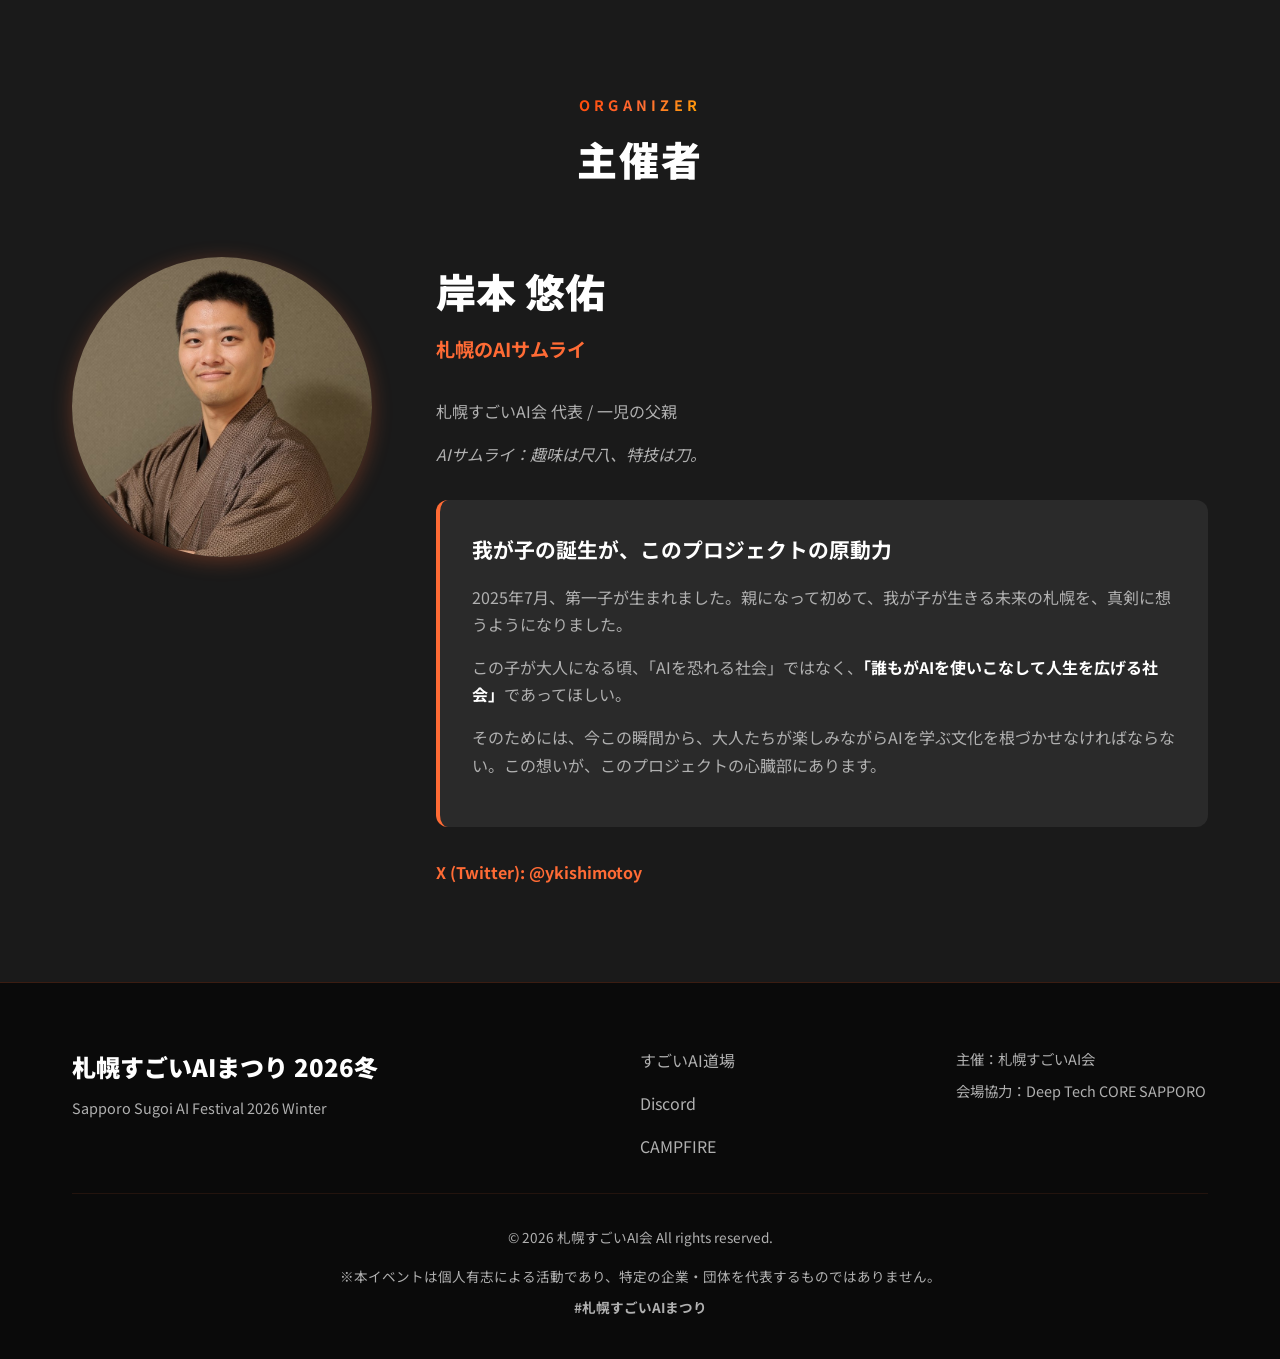
==== commit 9a1dc102: "add logo" ====
--- a/index.html
+++ b/index.html
@@ -11,18 +11,18 @@
     <meta property="og:type" content="website">
     <meta property="og:url" content="https://matsuri.sugoiai.org/">
     <meta property="og:site_name" content="札幌すごいAIまつり 2026冬">
-    <meta property="og:image" content="https://matsuri.sugoiai.org/logo.png">
-    <meta property="og:image:width" content="1200">
-    <meta property="og:image:height" content="630">
+    <meta property="og:image" content="https://matsuri.sugoiai.org/images/fire.png">
+    <meta property="og:image:width" content="500">
+    <meta property="og:image:height" content="500">
     <meta property="og:locale" content="ja_JP">
     <!-- Twitter Card Tags -->
-    <meta name="twitter:card" content="summary_large_image">
+    <meta name="twitter:card" content="summary">
     <meta name="twitter:title" content="札幌すごいAIまつり 2026冬 | 2026.12.5 開催">
     <meta name="twitter:description" content="2026年12月5日、札幌にAIの炎を。学び、挑み、楽しむ。市民発のAIプロジェクト、点火。">
-    <meta name="twitter:image" content="https://matsuri.sugoiai.org/logo.png">
+    <meta name="twitter:image" content="https://matsuri.sugoiai.org/images/fire.png">
     <!-- Favicon -->
-    <link rel="icon" type="image/png" href="logo.png">
-    <link rel="apple-touch-icon" href="logo.png">
+    <link rel="icon" type="image/png" href="images/fire.png">
+    <link rel="apple-touch-icon" href="images/fire.png">
     <link rel="stylesheet" href="style.css">
     <link rel="preconnect" href="https://fonts.googleapis.com">
     <link rel="preconnect" href="https://fonts.gstatic.com" crossorigin>
@@ -164,6 +164,12 @@
                     <div class="sponsor-name">hanamii</div>
                 </a>
                 -->
+                <a href="https://aid.connpass.com/" target="_blank" rel="noopener" class="sponsor-card">
+                    <div class="sponsor-logo">
+                        <img src="images/aiddsapporo.png" alt="AI駆動開発勉強会 札幌支部">
+                    </div>
+                    <div class="sponsor-name">AI駆動開発勉強会 札幌支部</div>
+                </a>
                 <!--
                 <div class="sponsor-card">
                     <div class="sponsor-logo">
@@ -269,7 +275,7 @@
                             見るだけじゃない。触って感じる、AIとの初めての出会い
                         </div>
                         <div class="program-entry">
-                            <a href="https://docs.google.com/forms/d/e/1FAIpQLSfa69hq3TCyPCDhXcQZMWLtHntIy6sLBdvRM_zraTcFd_SFQQ/viewform?usp=publish-editor" target="_blank" rel="noopener noreferrer" class="btn btn-primary btn-entry">
+                            <a href="https://docs.google.com/forms/d/e/1FAIpQLSfJ-gbfF4fMNcMsBNm0LsDsIBVl7chsv9lqkYKZ22AEvlkrOg/viewform?usp=publish-editor" target="_blank" rel="noopener noreferrer" class="btn btn-primary btn-entry">
                                 <span class="btn-text" data-i18n="p3.entry">展示エントリー</span>
                             </a>
                         </div>
@@ -290,7 +296,7 @@
                             アートとテクノロジーの境界を越える体験
                         </div>
                         <div class="program-entry">
-                            <a href="https://docs.google.com/forms/d/e/1FAIpQLSd6EfnKXE-7NDDIauFbJbgYUCPi7oKa4sLIgezt-6cGaJmuHw/viewform?usp=dialog" target="_blank" rel="noopener noreferrer" class="btn btn-primary btn-entry">
+                            <a href="https://docs.google.com/forms/d/e/1FAIpQLSdQibYLGEHnqledprLBGC6LqTnjnFS2f2-uyJSUU-mUFTdxAQ/viewform?usp=publish-editor" target="_blank" rel="noopener noreferrer" class="btn btn-primary btn-entry">
                                 <span class="btn-text" data-i18n="p4.entry">出演エントリー</span>
                             </a>
                         </div>
@@ -311,7 +317,7 @@
                             あなたのAI体験を、みんなにシェアしよう
                         </div>
                         <div class="program-entry">
-                            <a href="https://sapporo-sugoi-ai.connpass.com/event/384273/" target="_blank" rel="noopener noreferrer" class="btn btn-primary btn-entry">
+                            <a href="https://sapporo-sugoi-ai.connpass.com/event/407539/" target="_blank" rel="noopener noreferrer" class="btn btn-primary btn-entry">
                                 <span class="btn-text" data-i18n="p5.entry">発表エントリー</span>
                             </a>
                         </div>
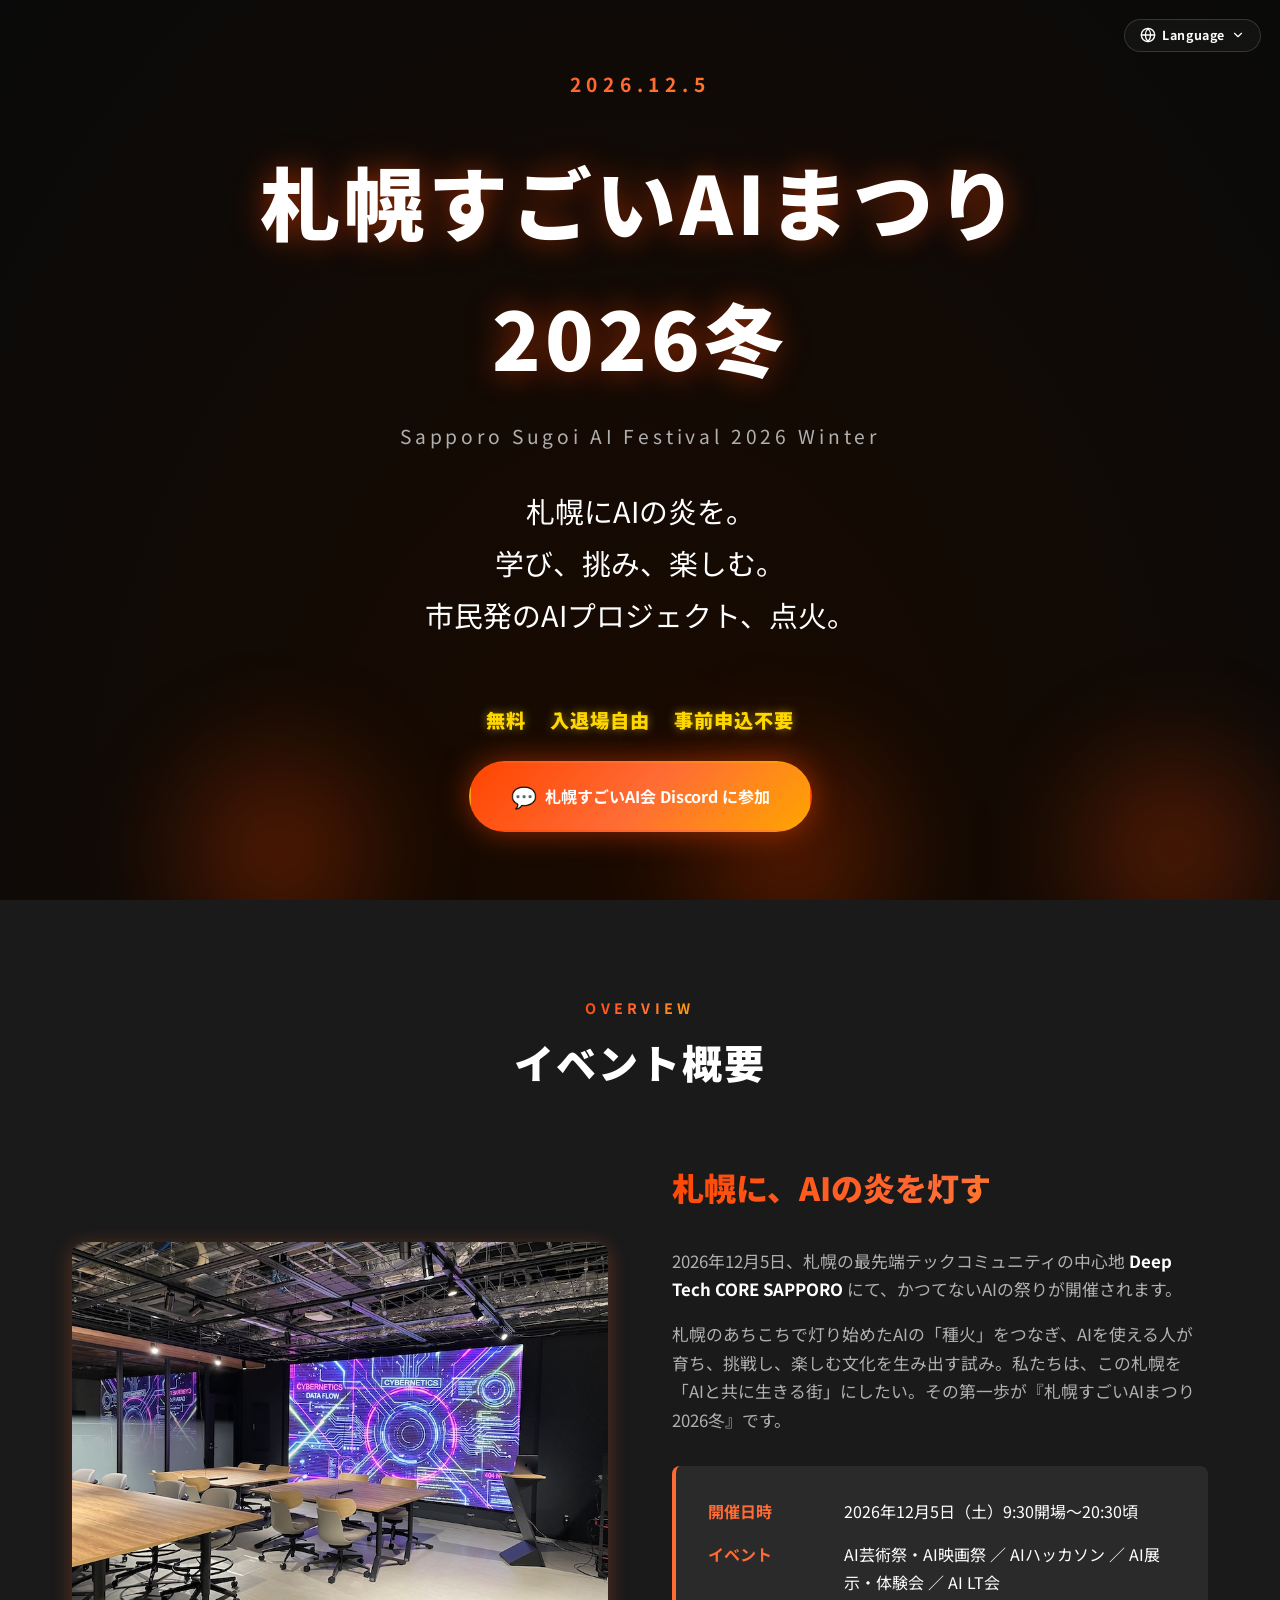
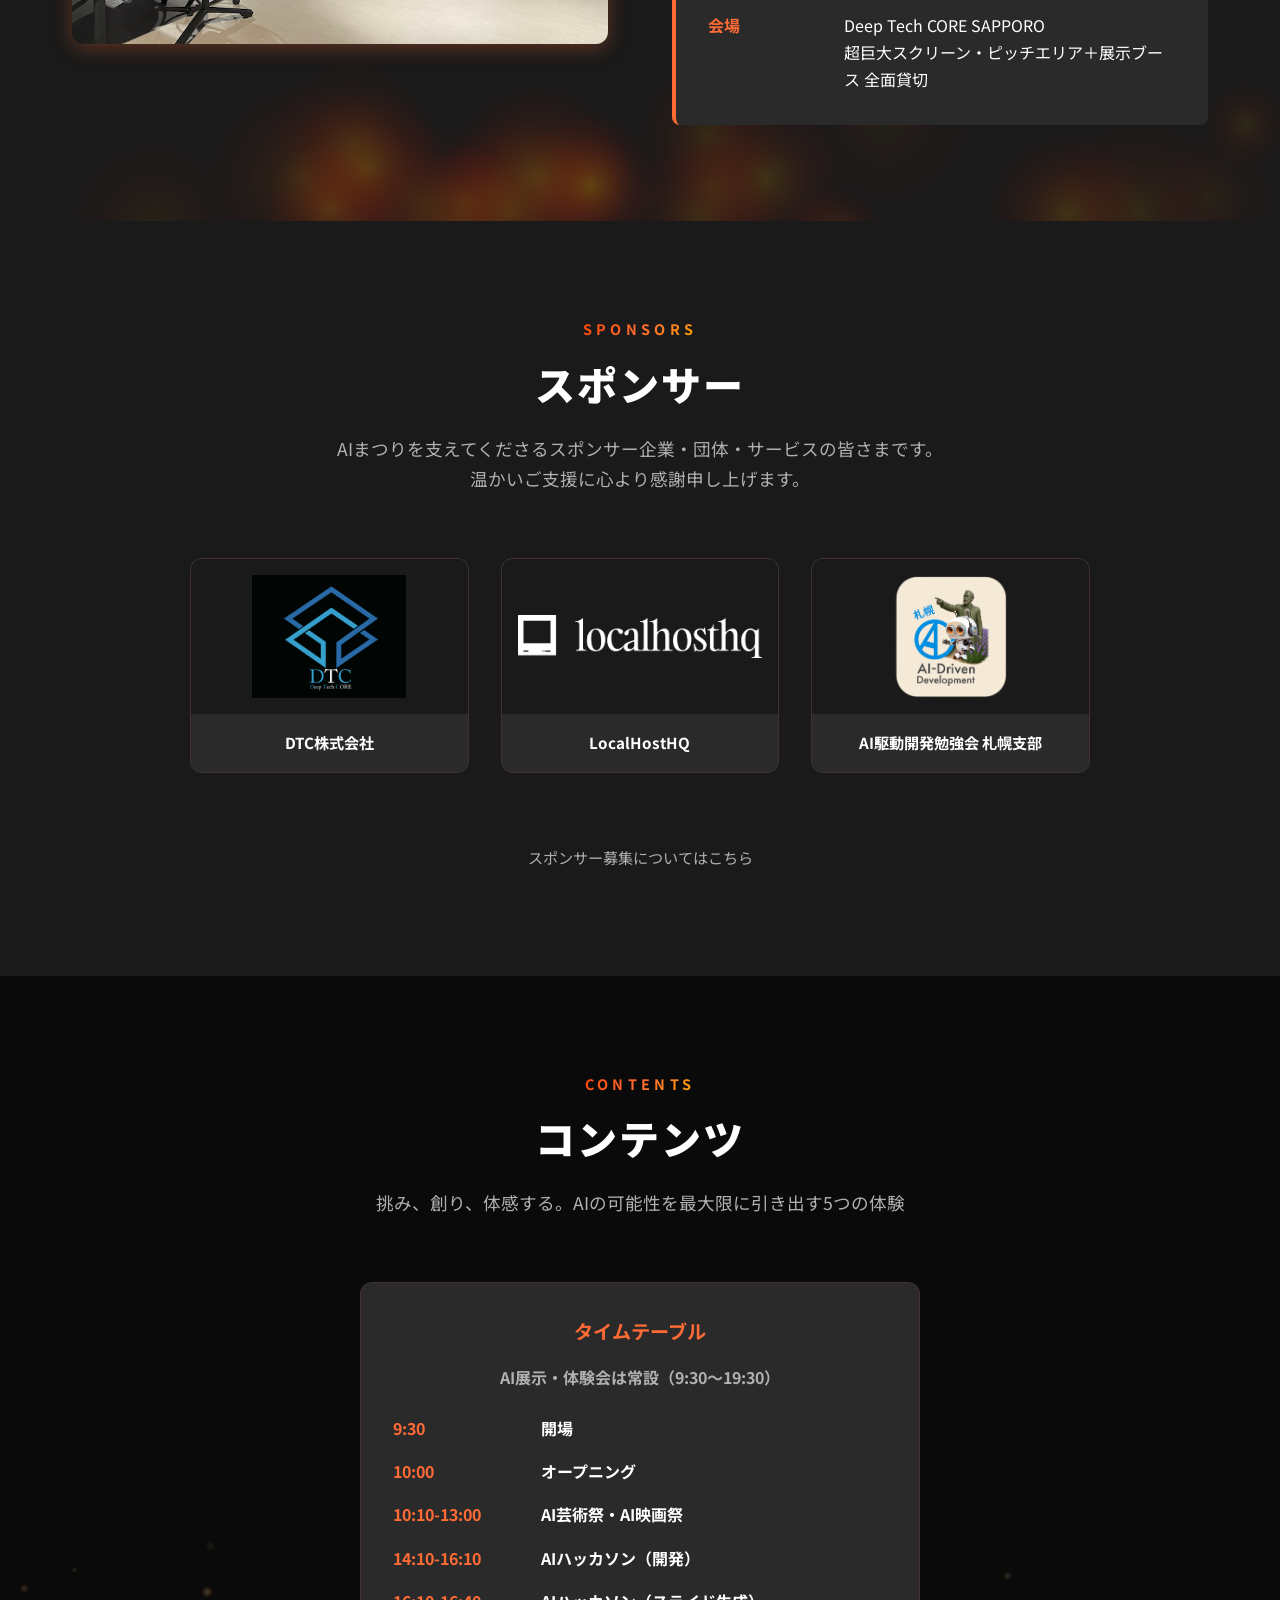
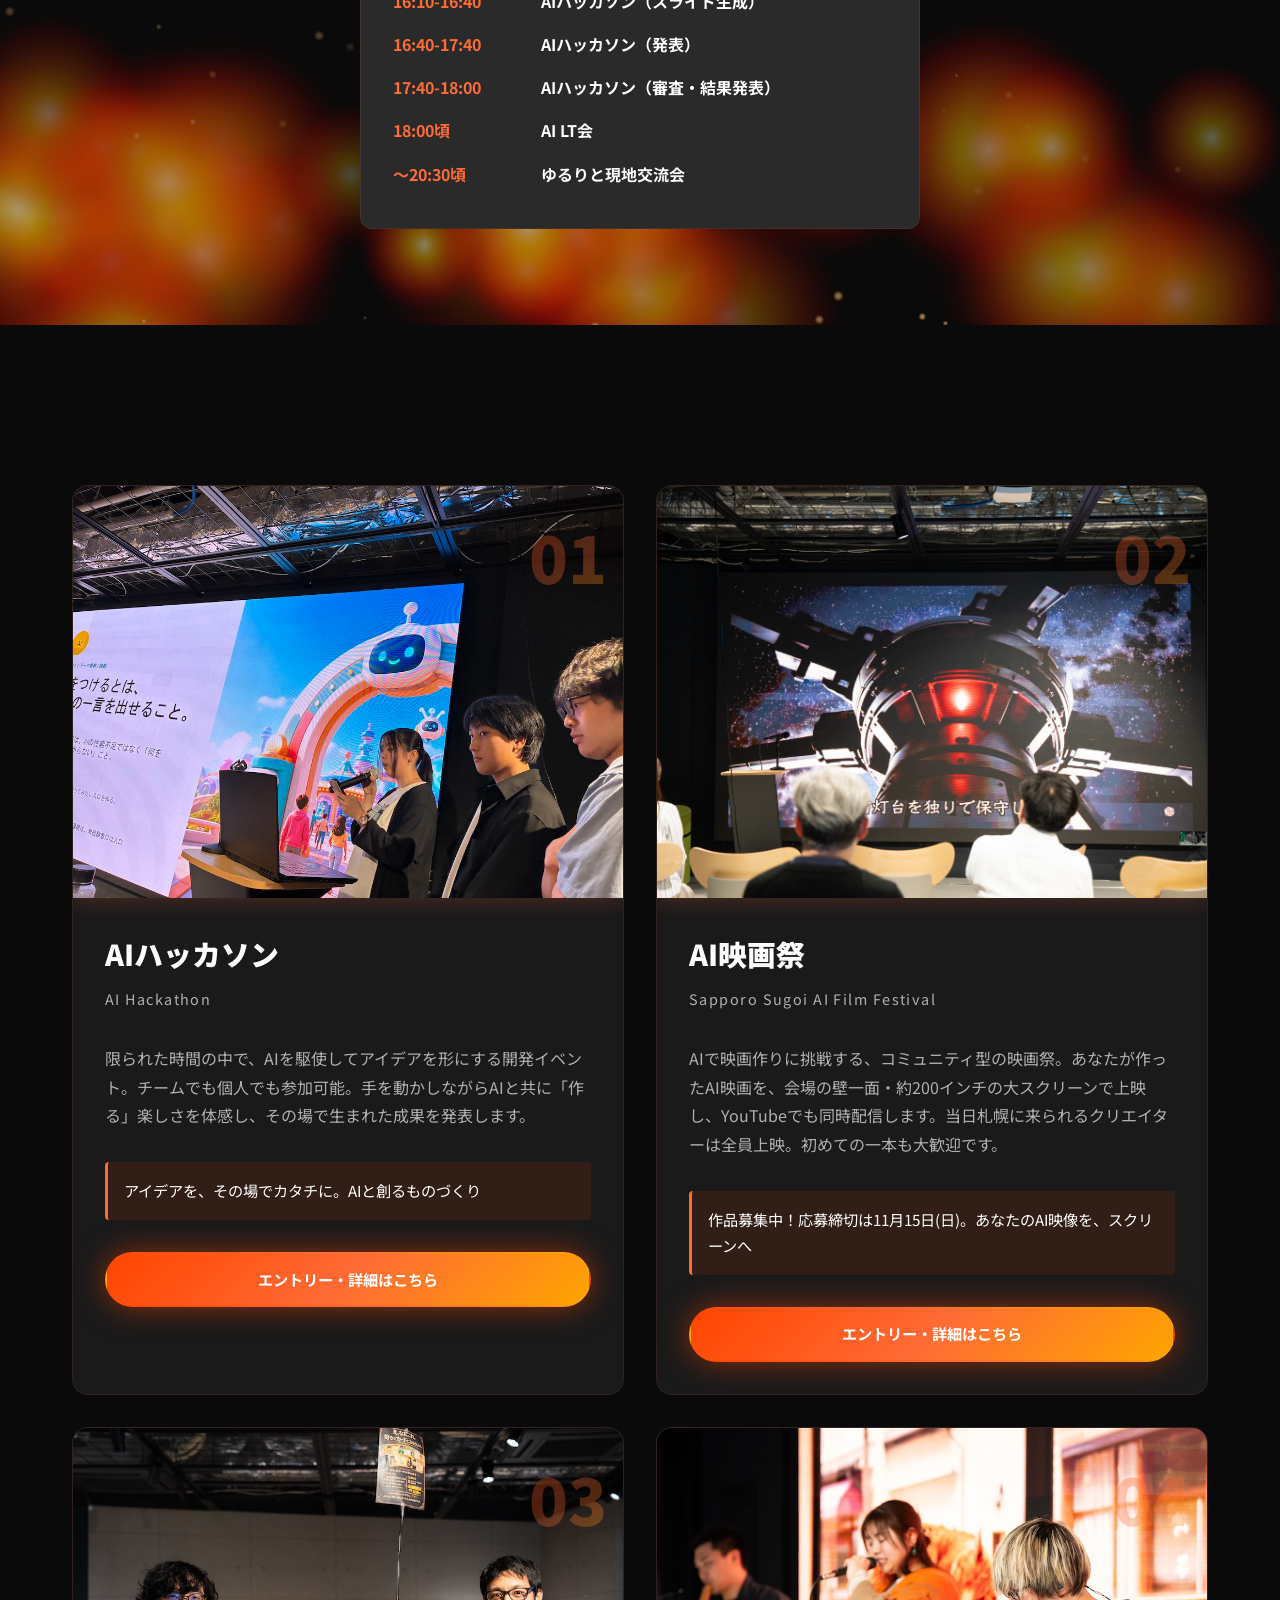
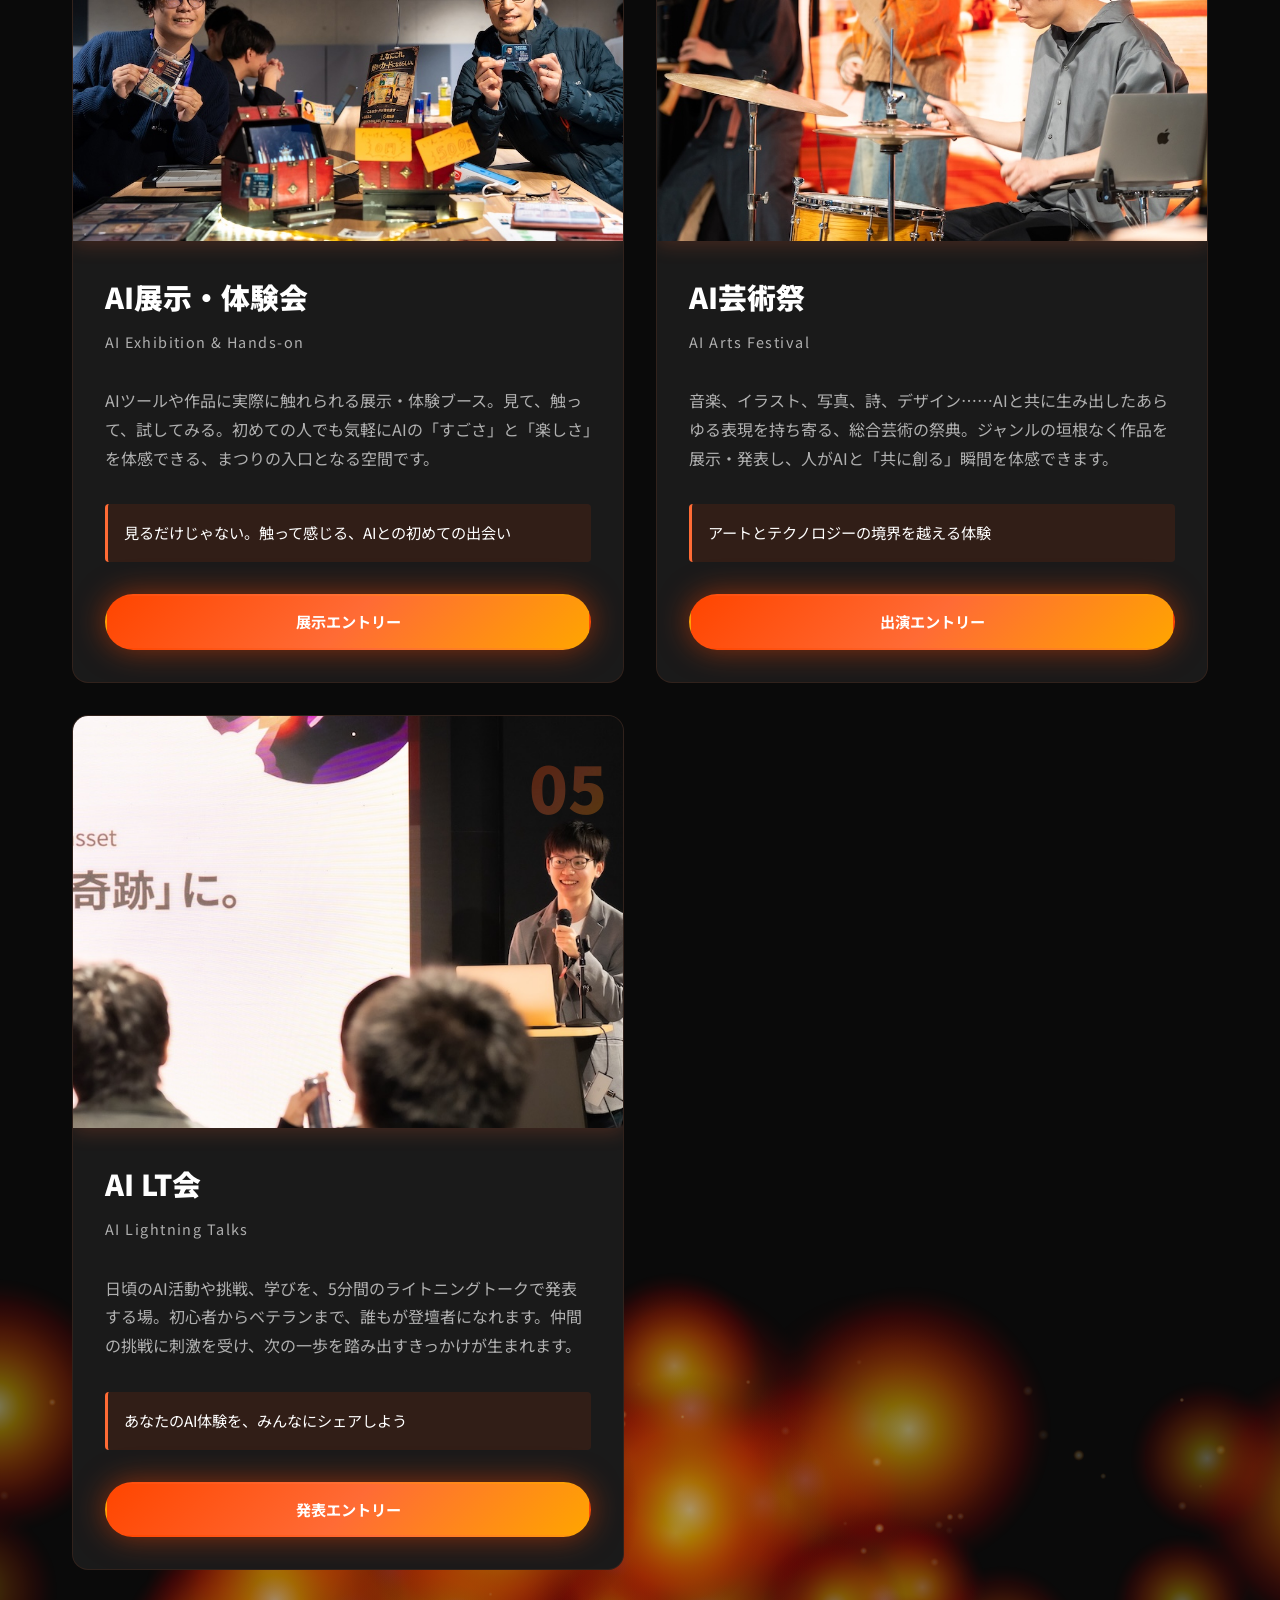
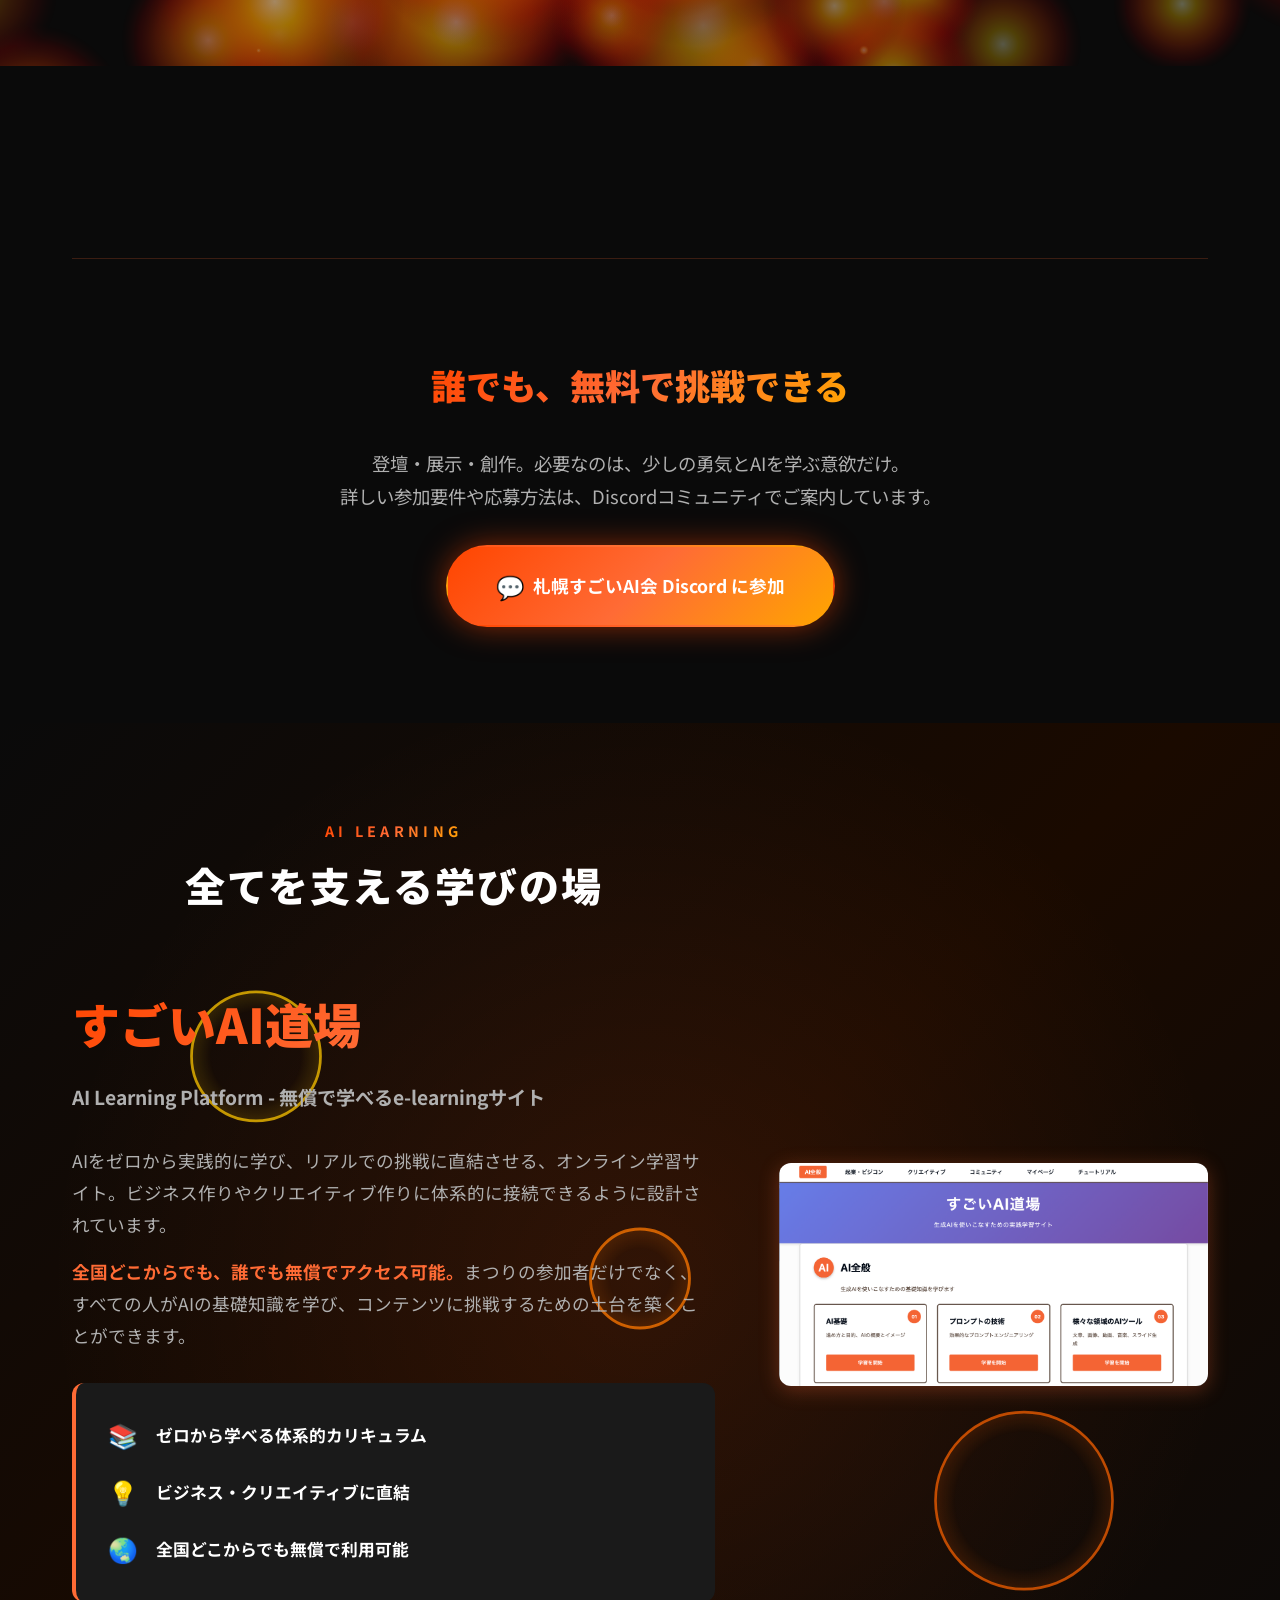
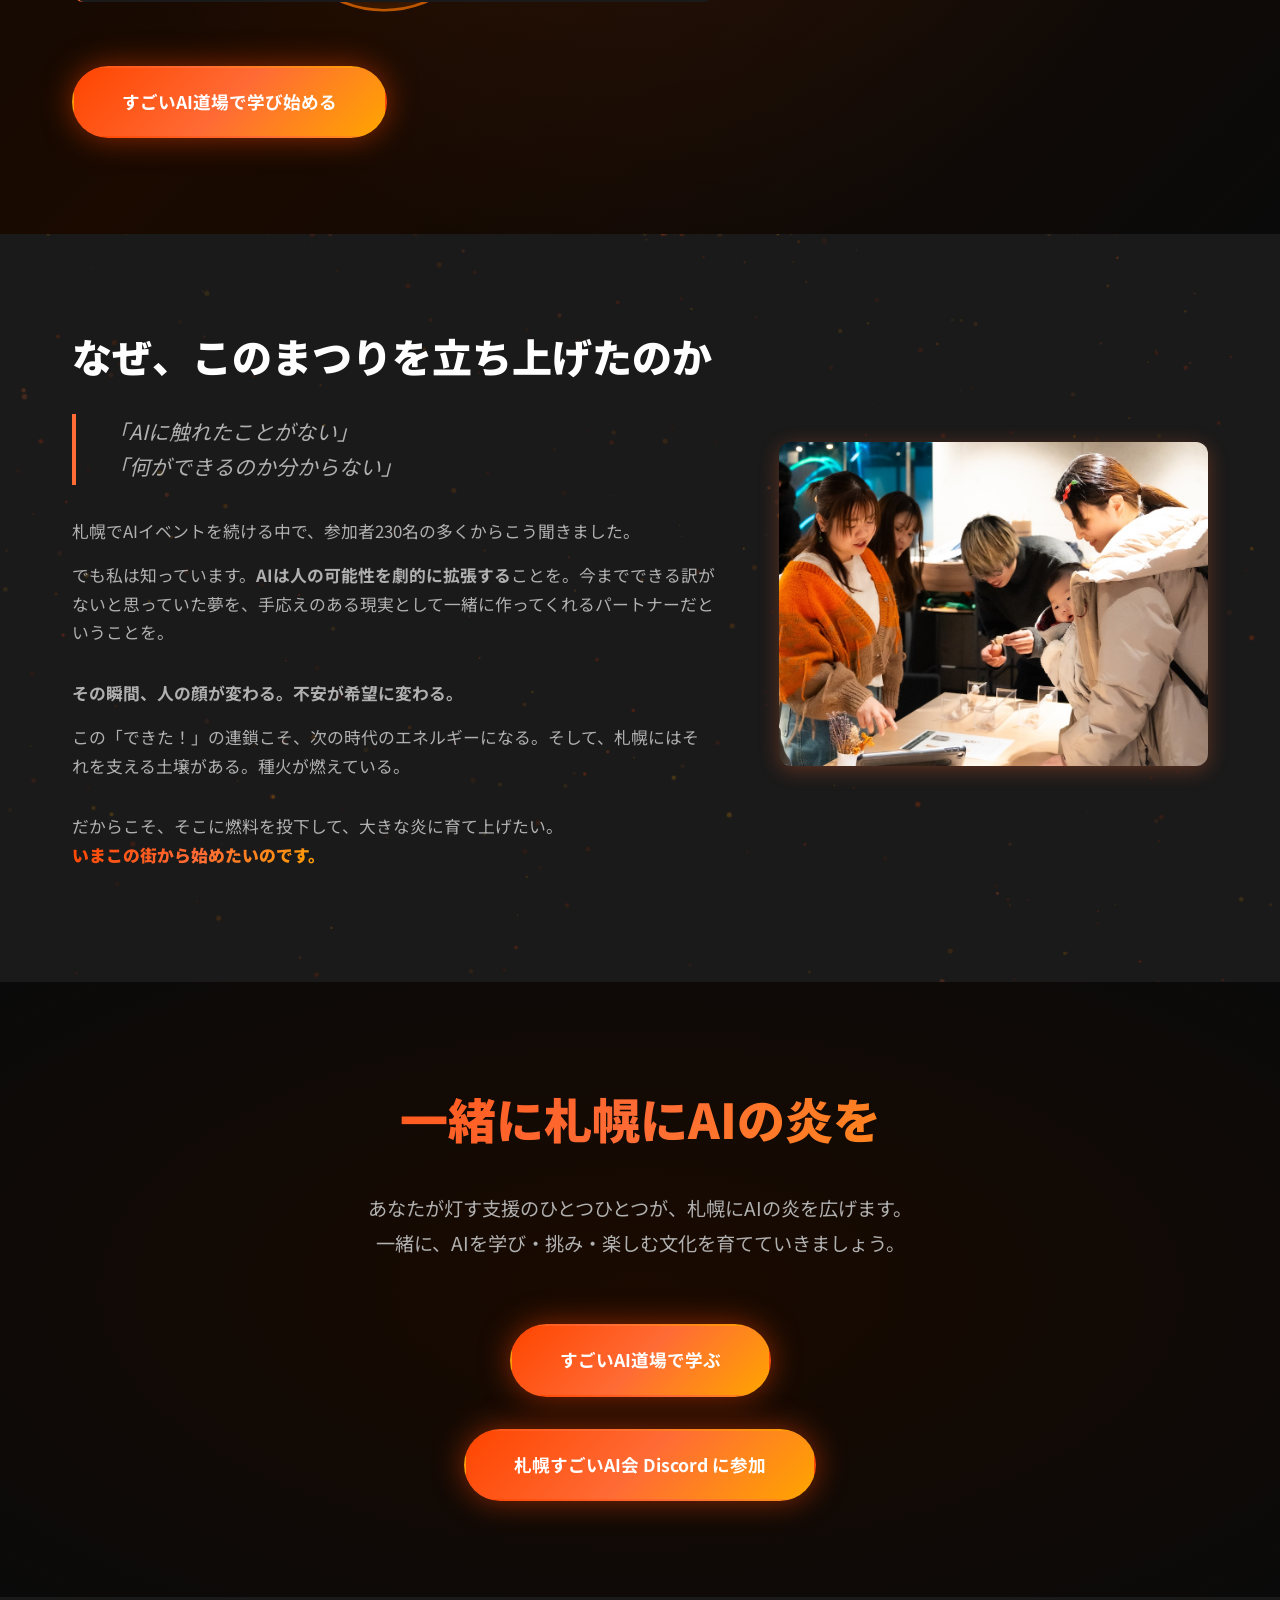
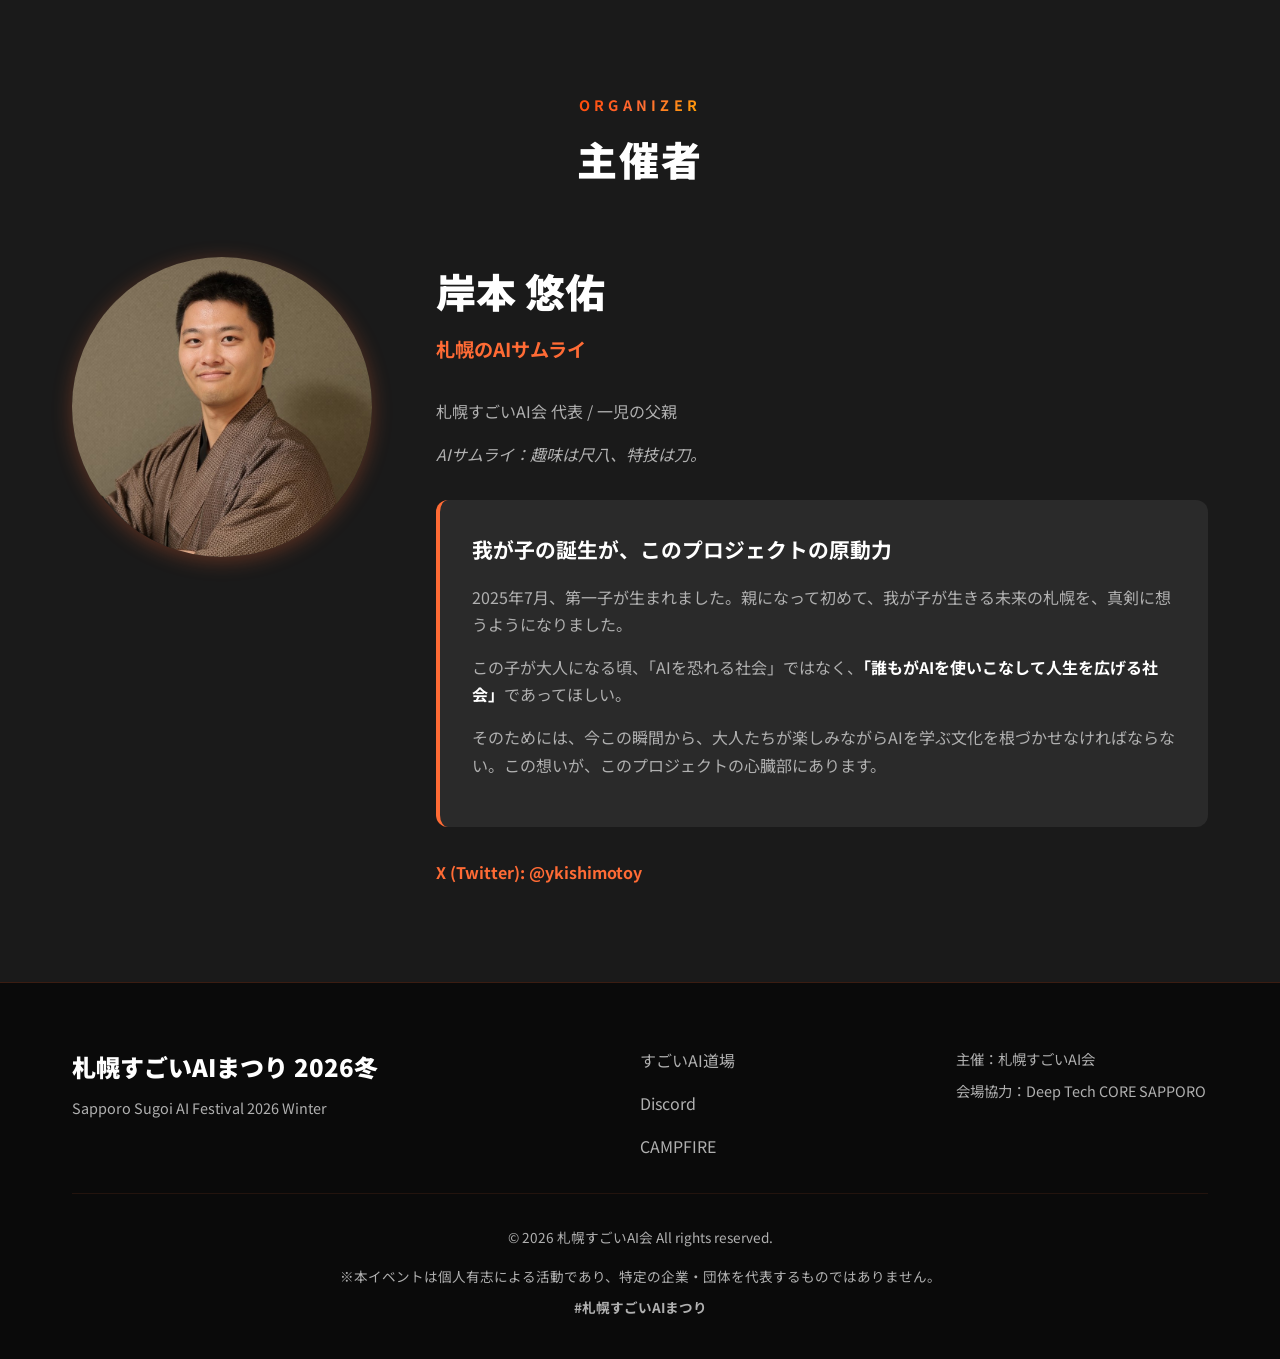
==== commit 84ab374a: "fix 11/15" ====
--- a/index.html
+++ b/index.html
@@ -251,7 +251,7 @@
                             AIで映画作りに挑戦する、コミュニティ型の映画祭。あなたが作ったAI映画を、会場の壁一面・約200インチの大スクリーンで上映し、YouTubeでも同時配信します。当日札幌に来られるクリエイターは全員上映。初めての一本も大歓迎です。
                         </p>
                         <div class="program-highlight" data-i18n="p2.highlight">
-                            作品募集中！応募締切は8月16日(日)。あなたのAI映像を、スクリーンへ
+                            作品募集中！応募締切は11月15日(日)。あなたのAI映像を、スクリーンへ
                         </div>
                         <div class="program-entry">
                             <a href="https://film-2026-winter.sugoiai.org/" target="_blank" rel="noopener noreferrer" class="btn btn-primary btn-entry">
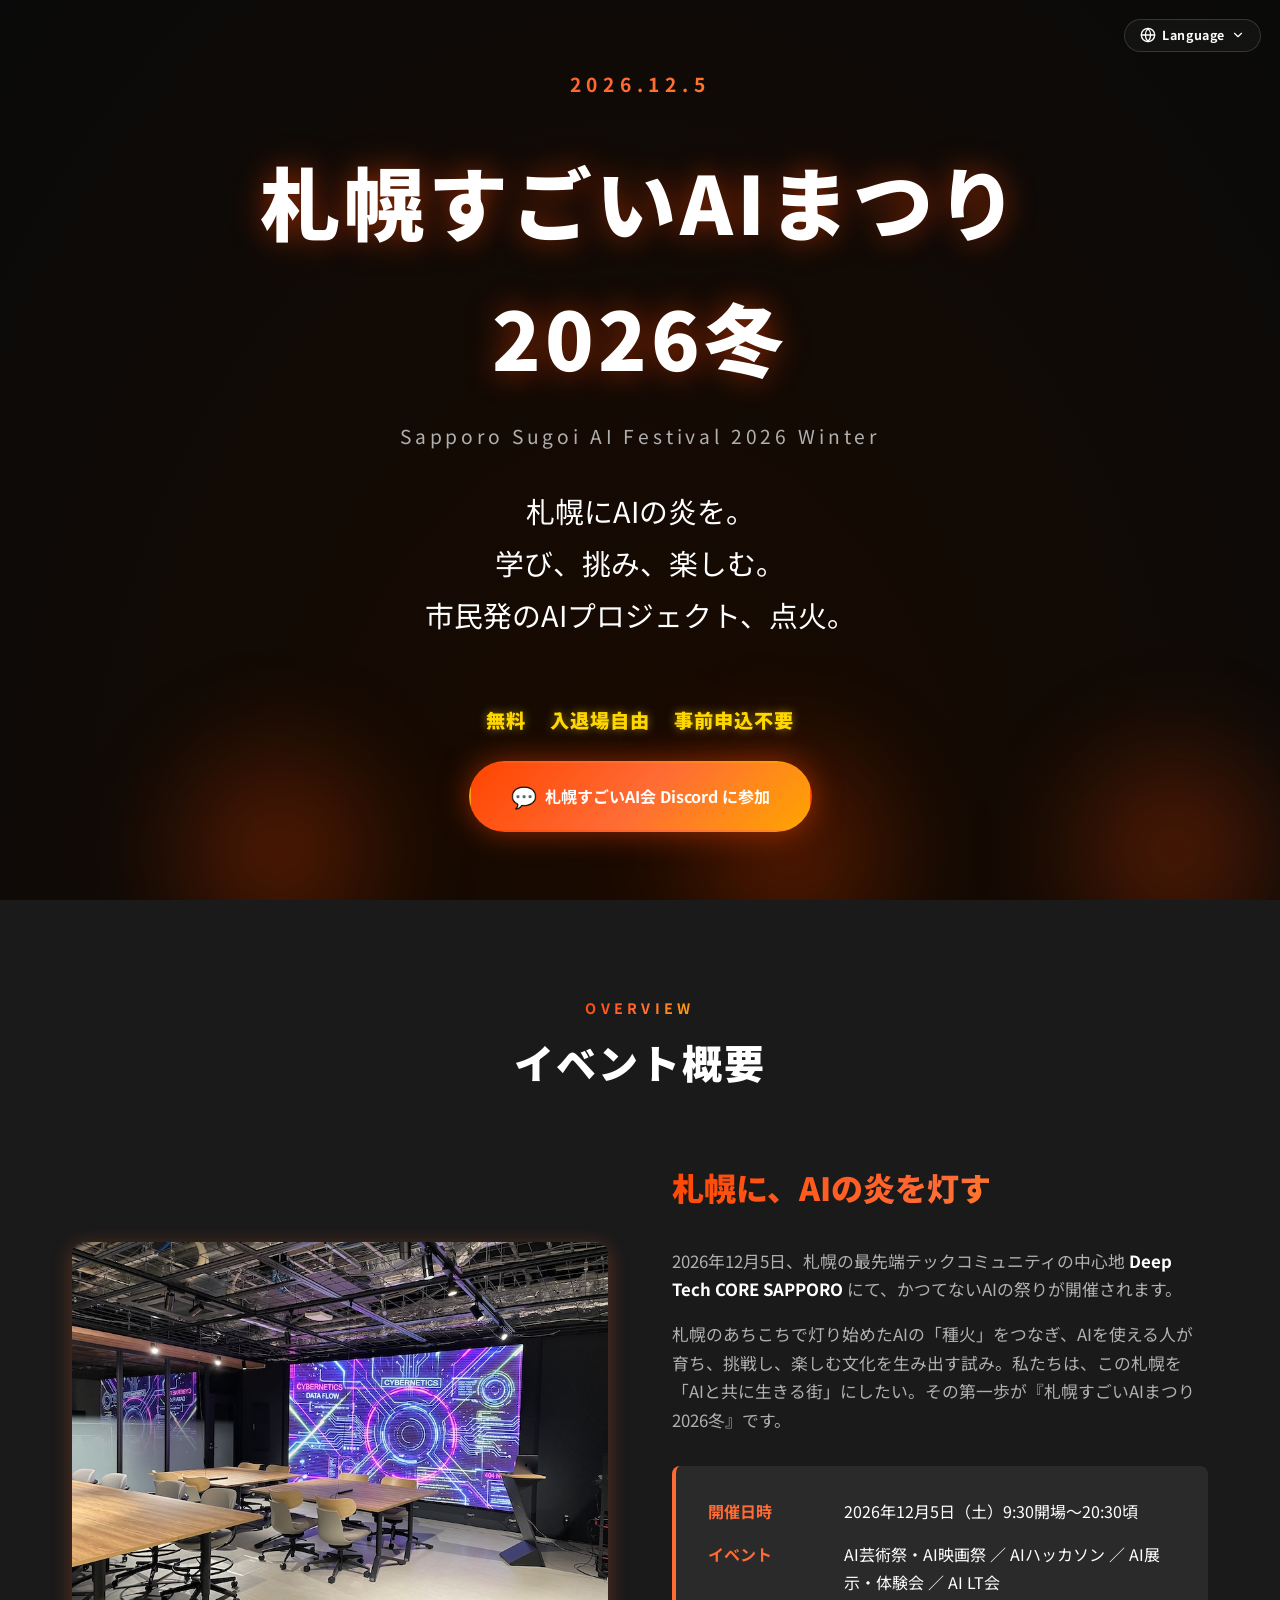
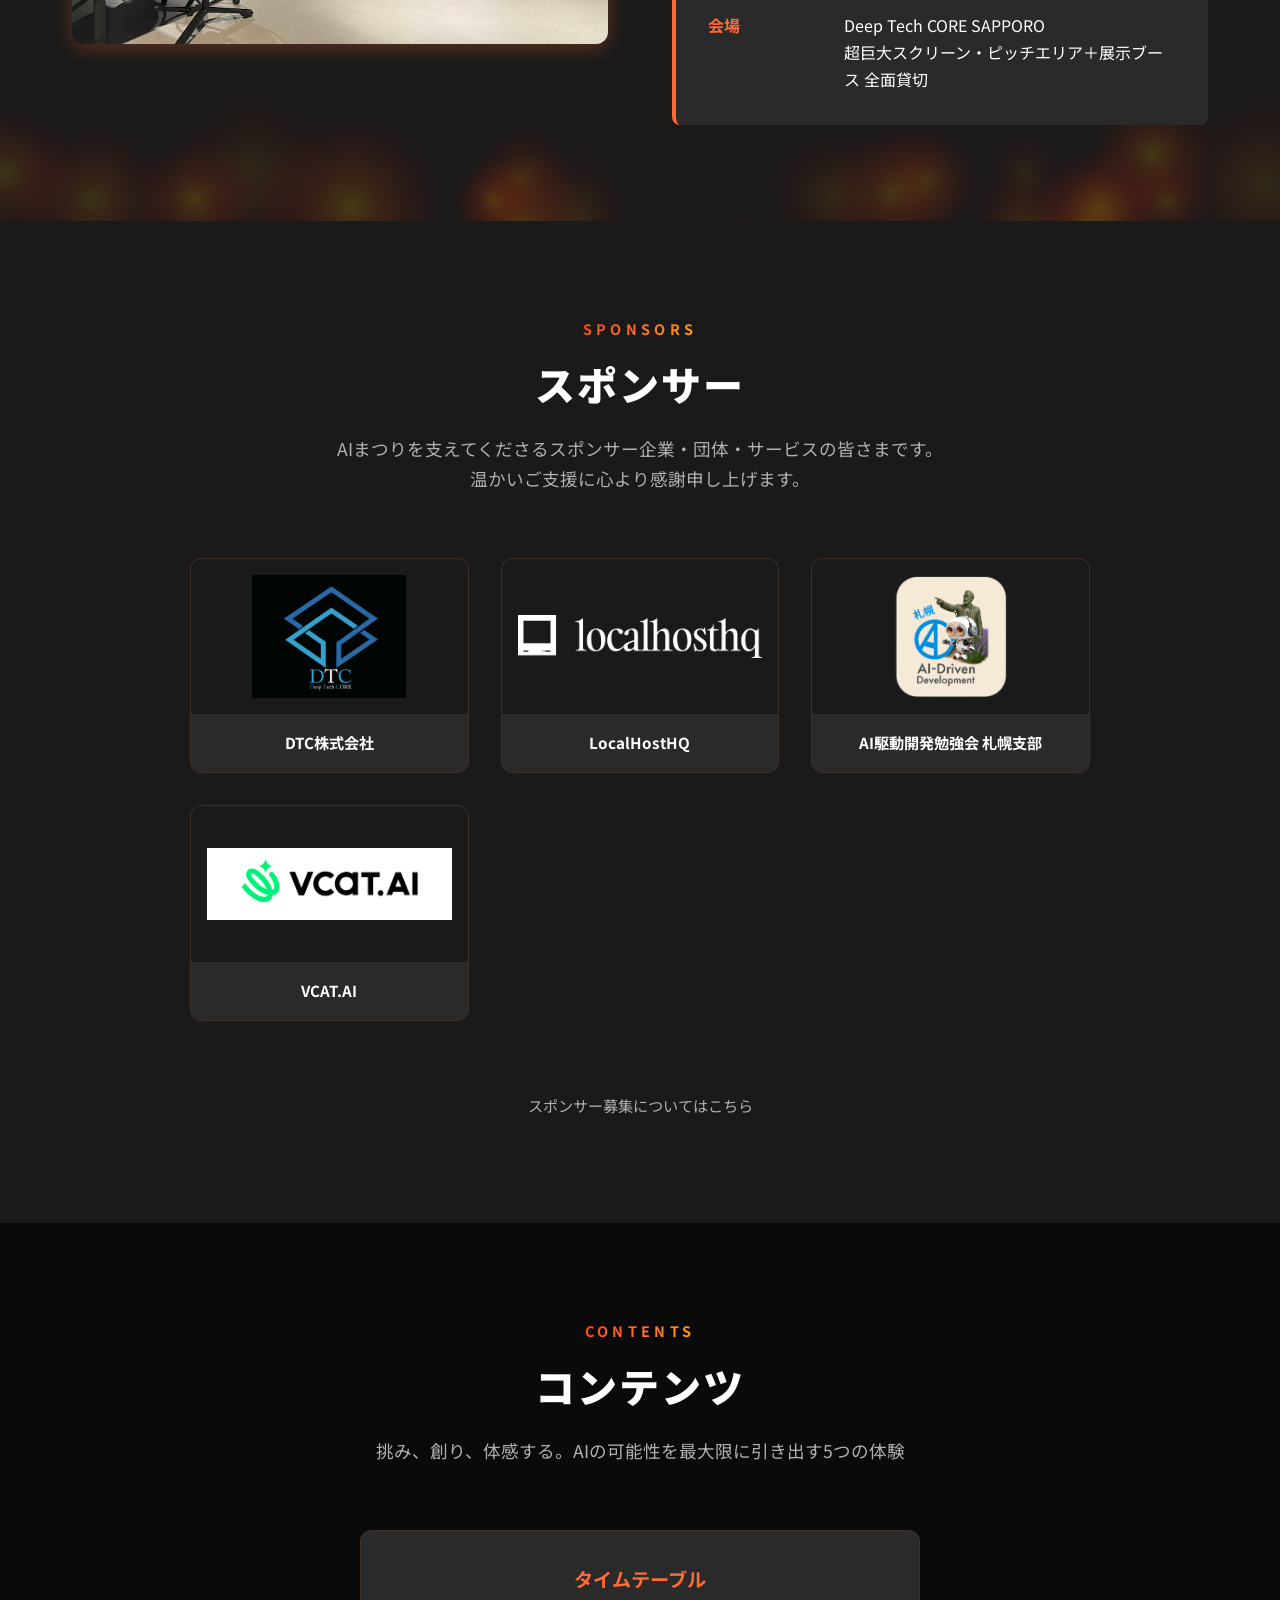
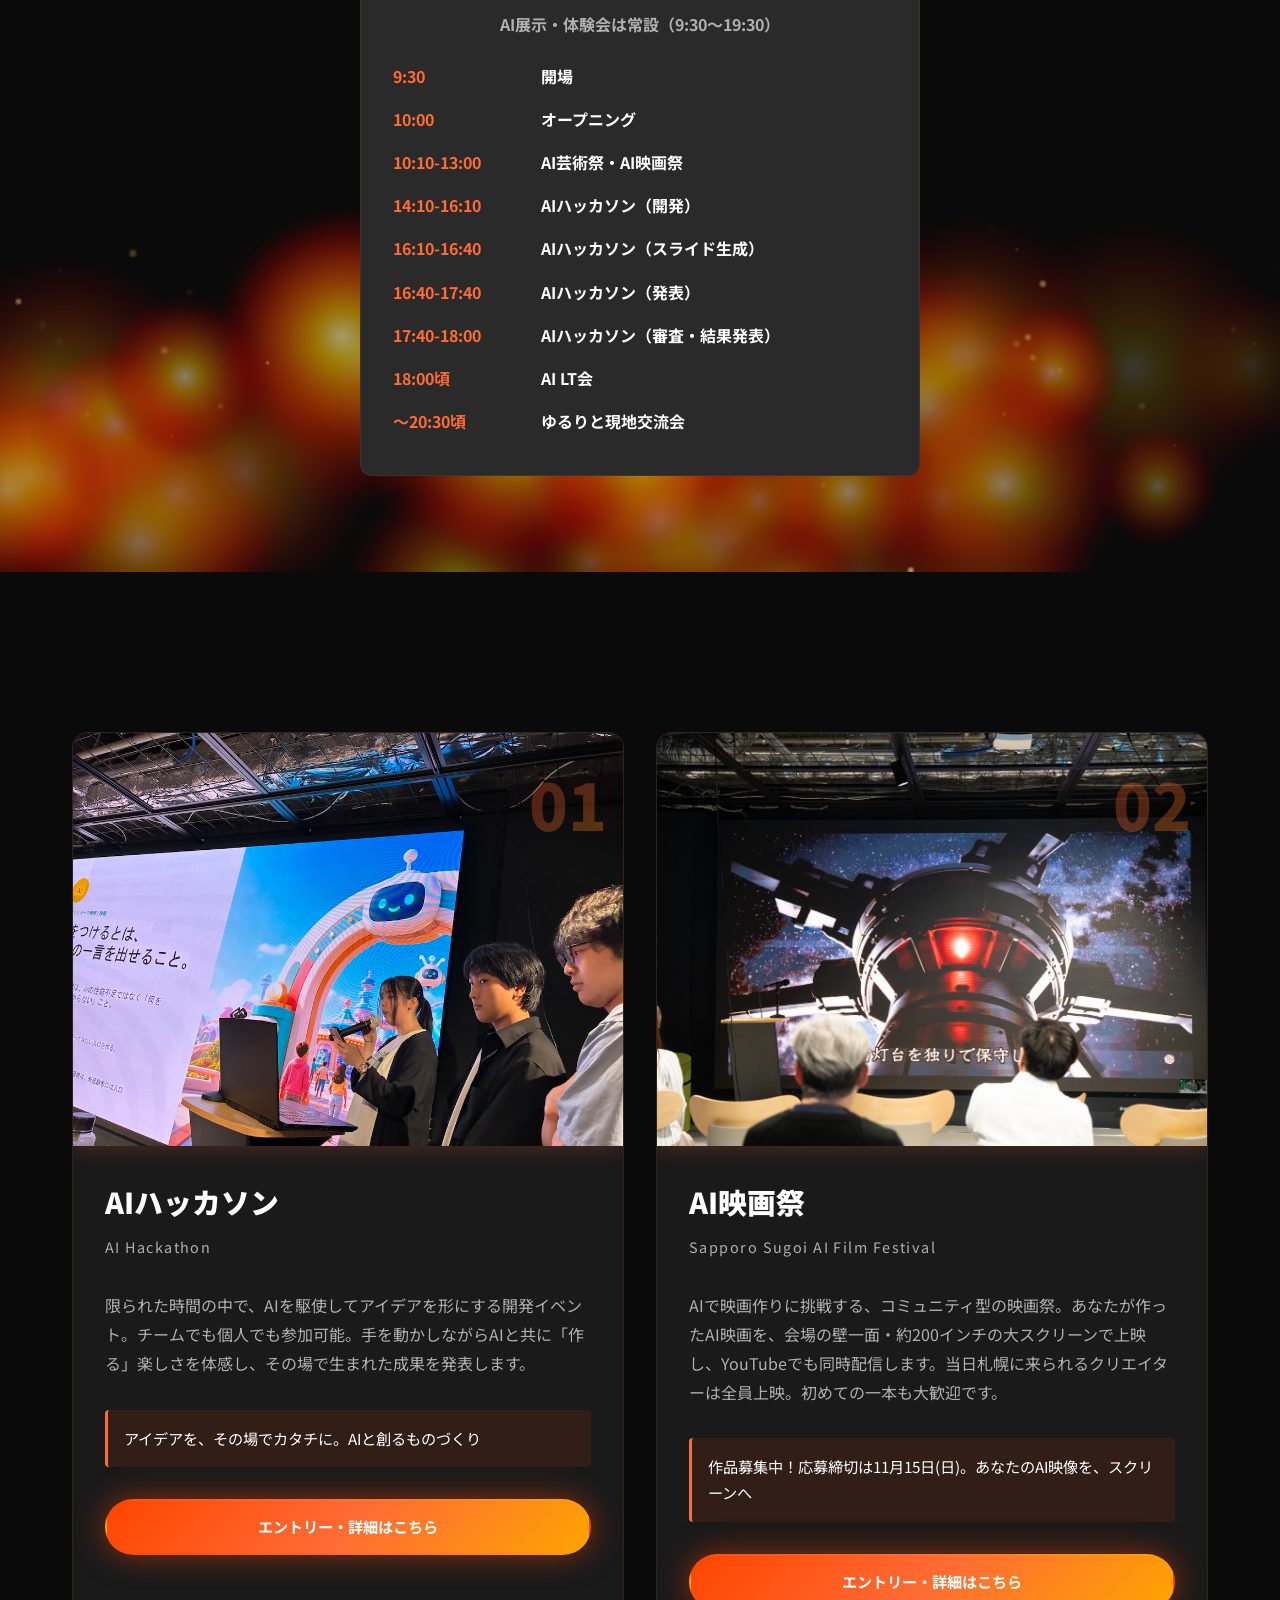
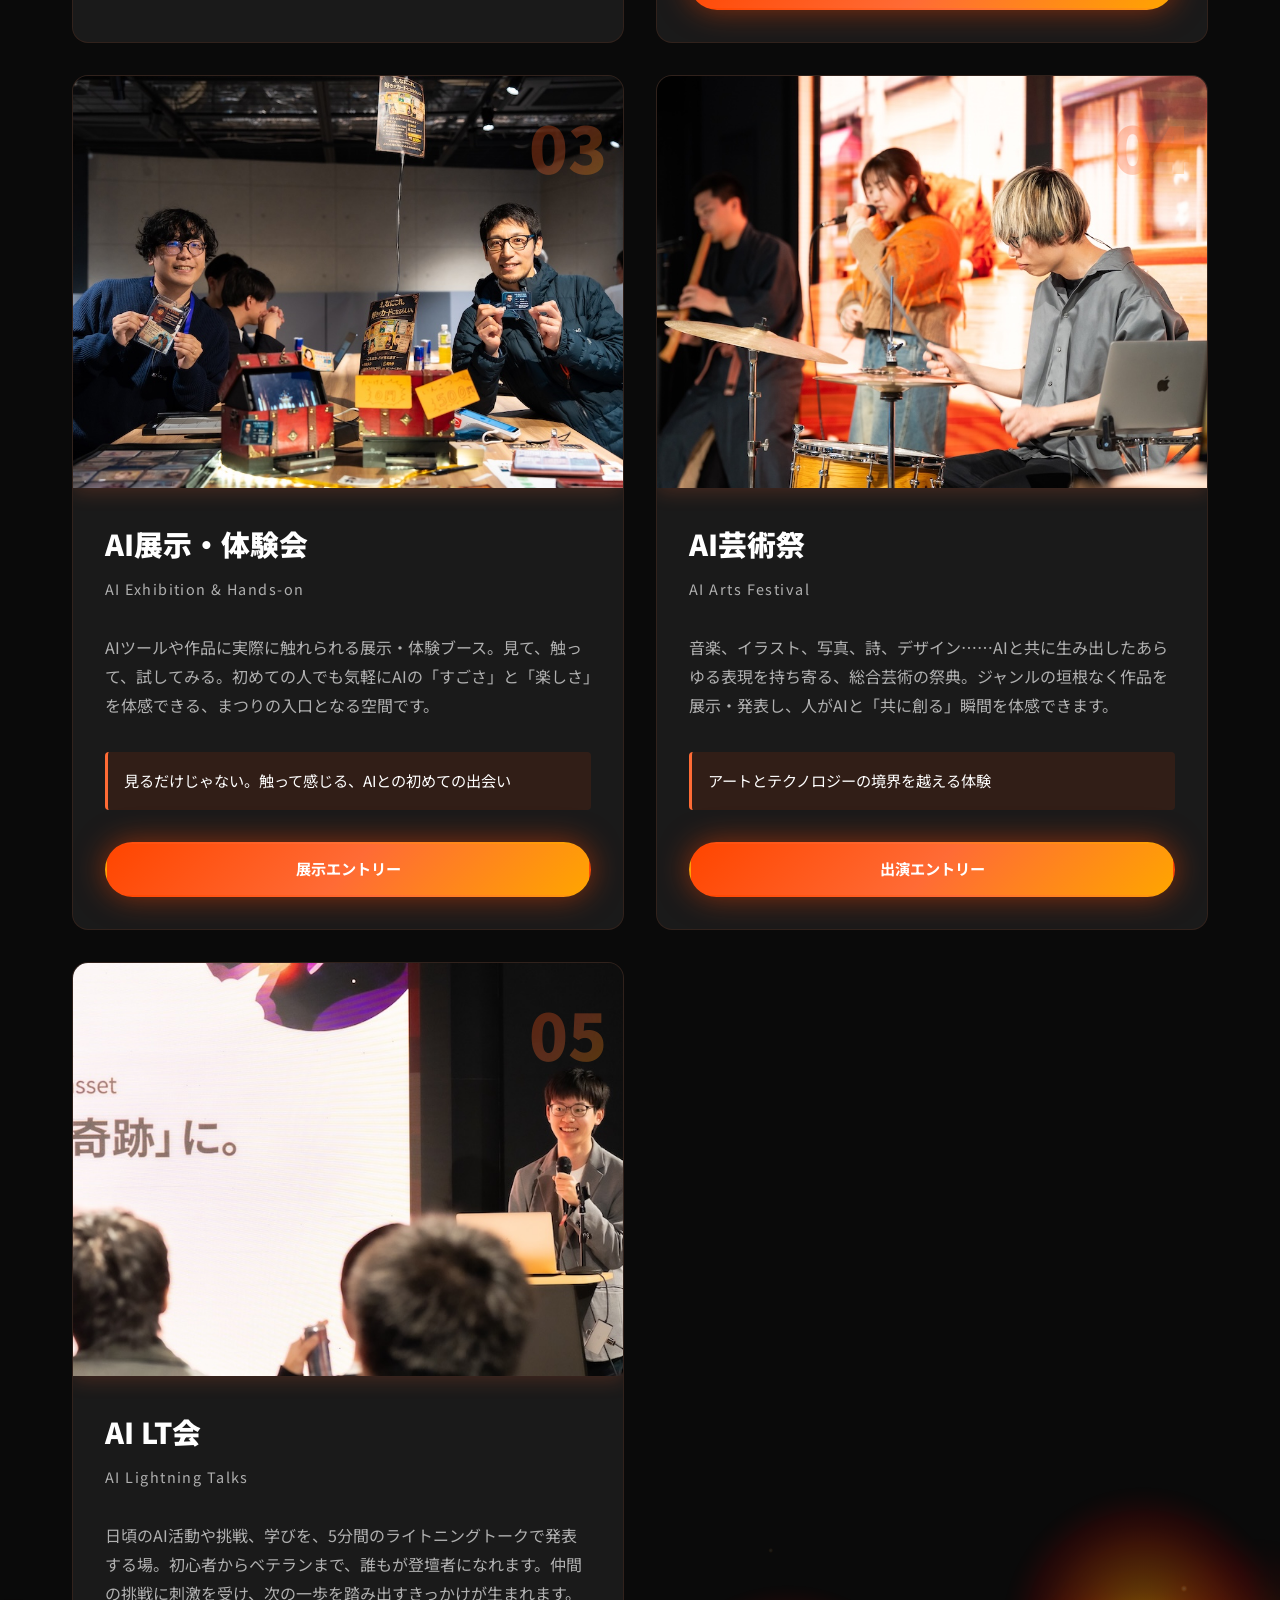
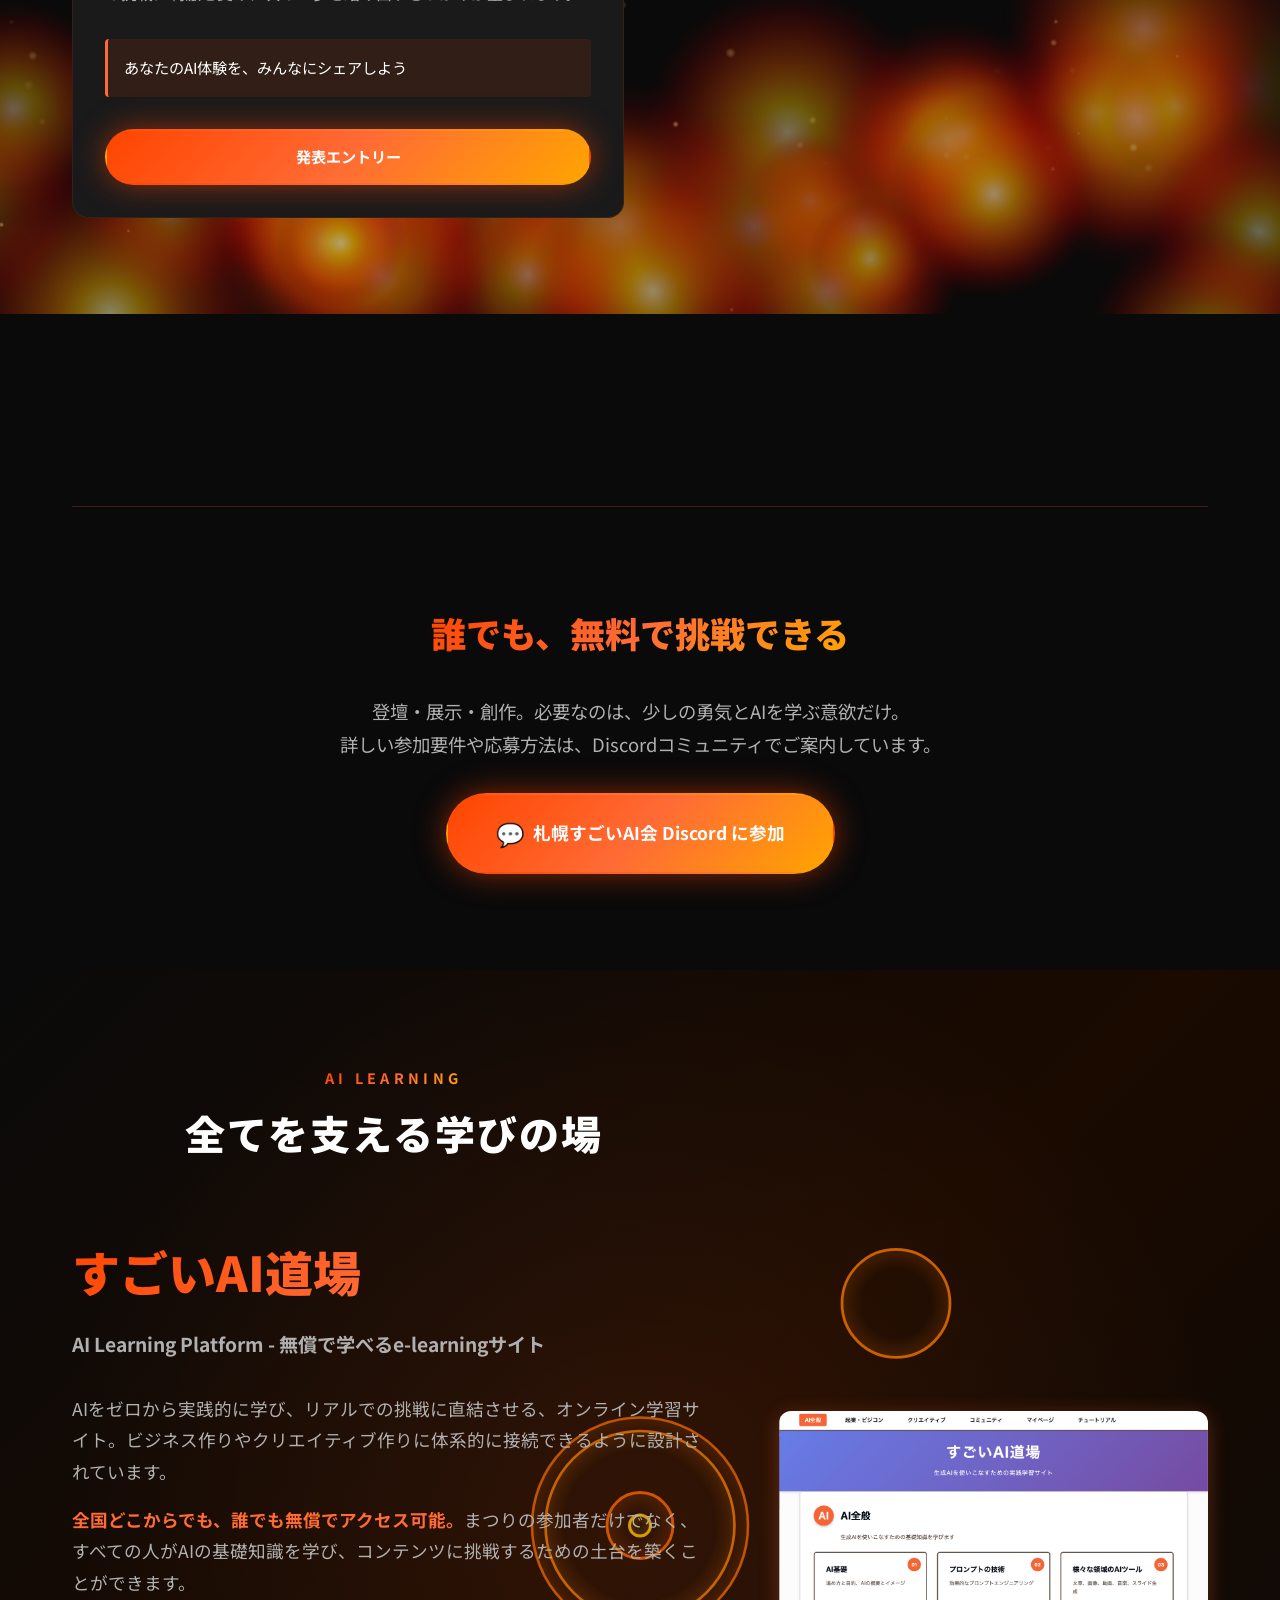
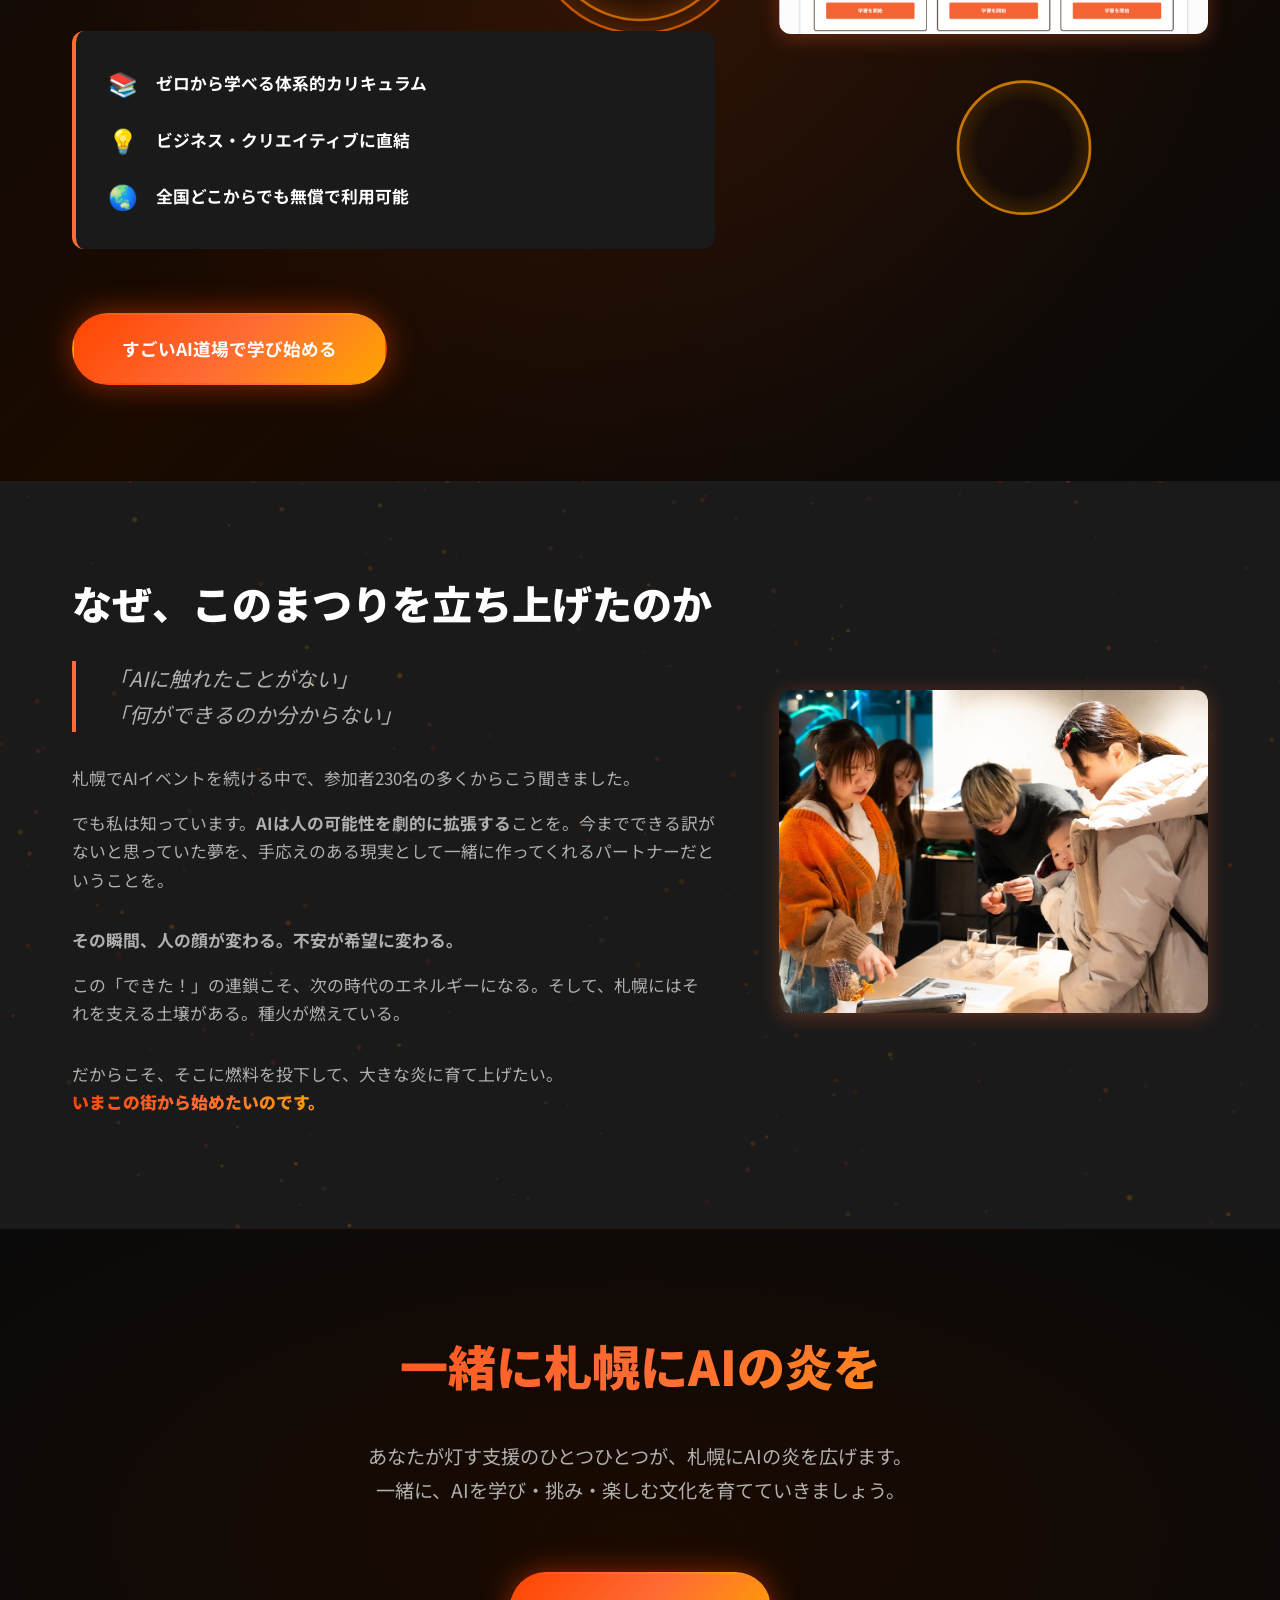
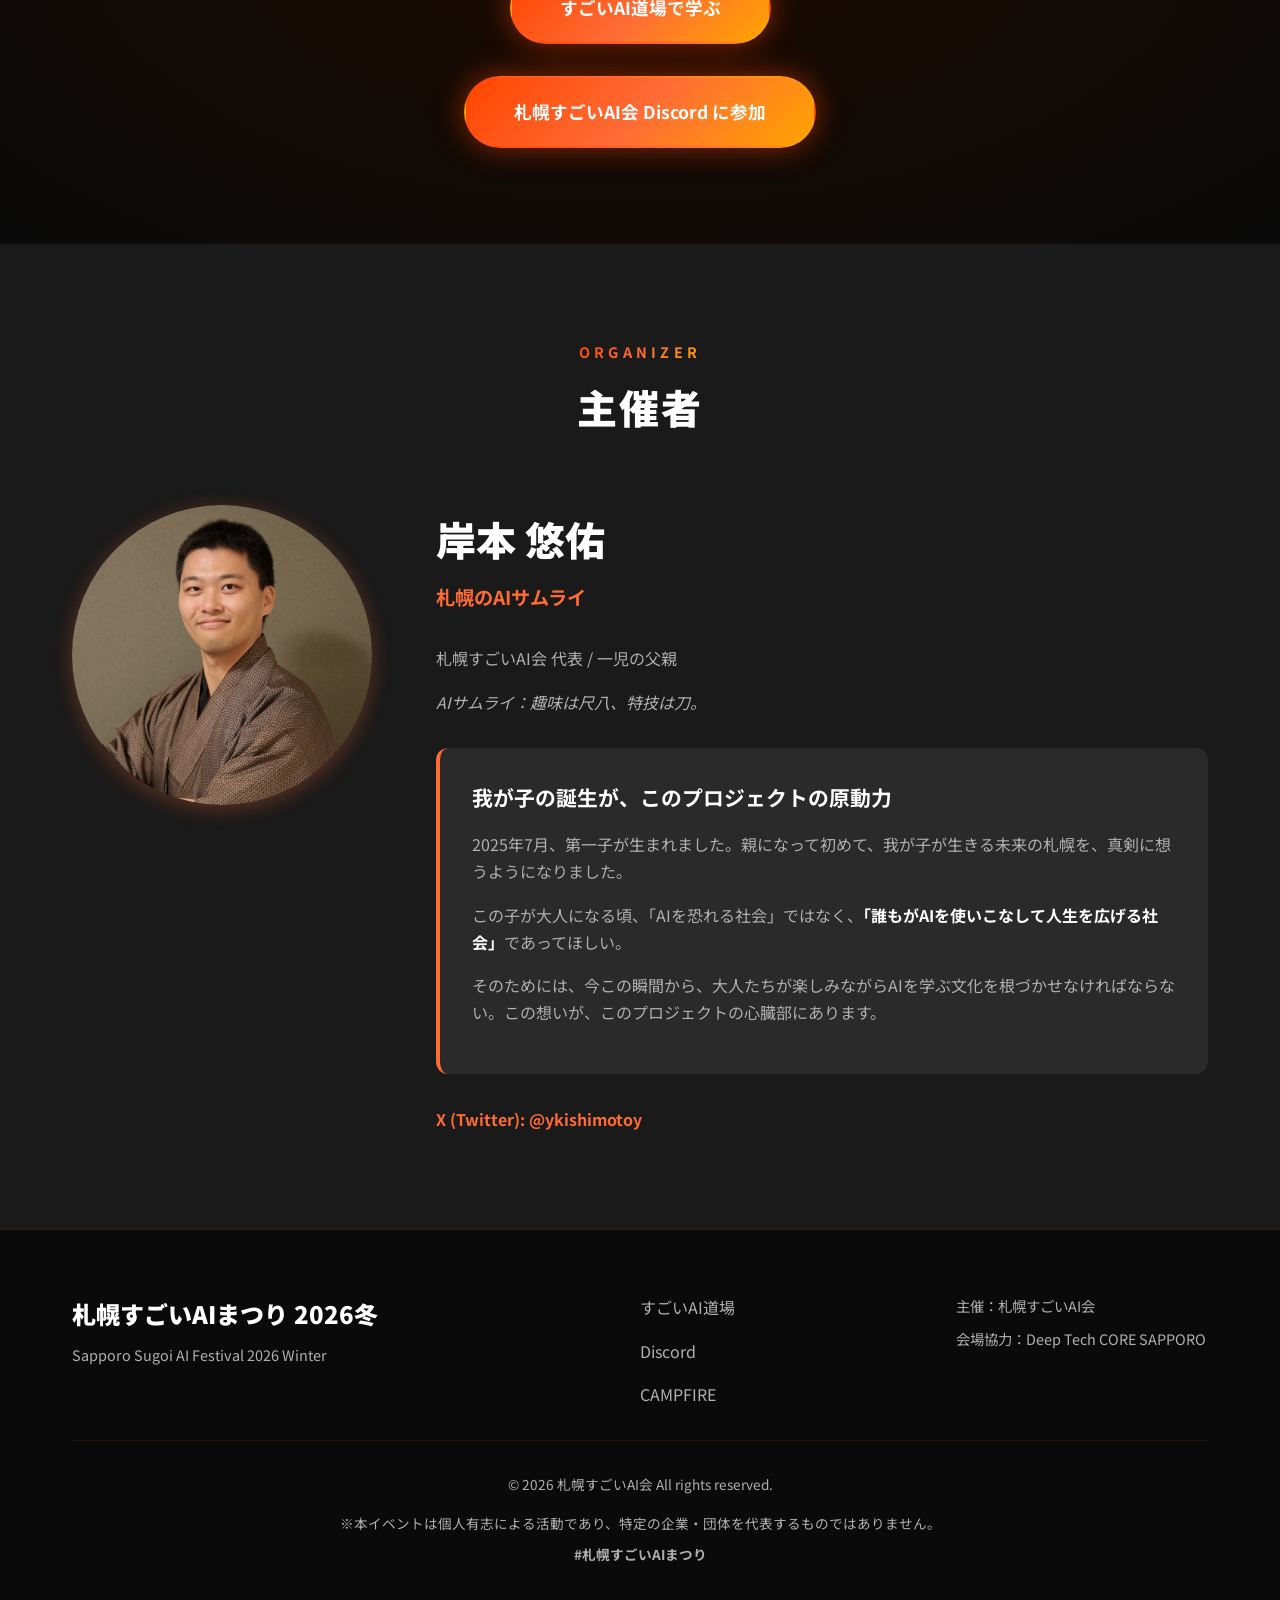
==== commit f8126926: "add vcatai" ====
--- a/index.html
+++ b/index.html
@@ -170,6 +170,12 @@
                     </div>
                     <div class="sponsor-name">AI駆動開発勉強会 札幌支部</div>
                 </a>
+                <a href="https://vcat.ai/" target="_blank" rel="noopener" class="sponsor-card">
+                    <div class="sponsor-logo">
+                        <img src="images/vcatai.jpg" alt="VCAT.AI">
+                    </div>
+                    <div class="sponsor-name">VCAT.AI</div>
+                </a>
                 <!--
                 <div class="sponsor-card">
                     <div class="sponsor-logo">
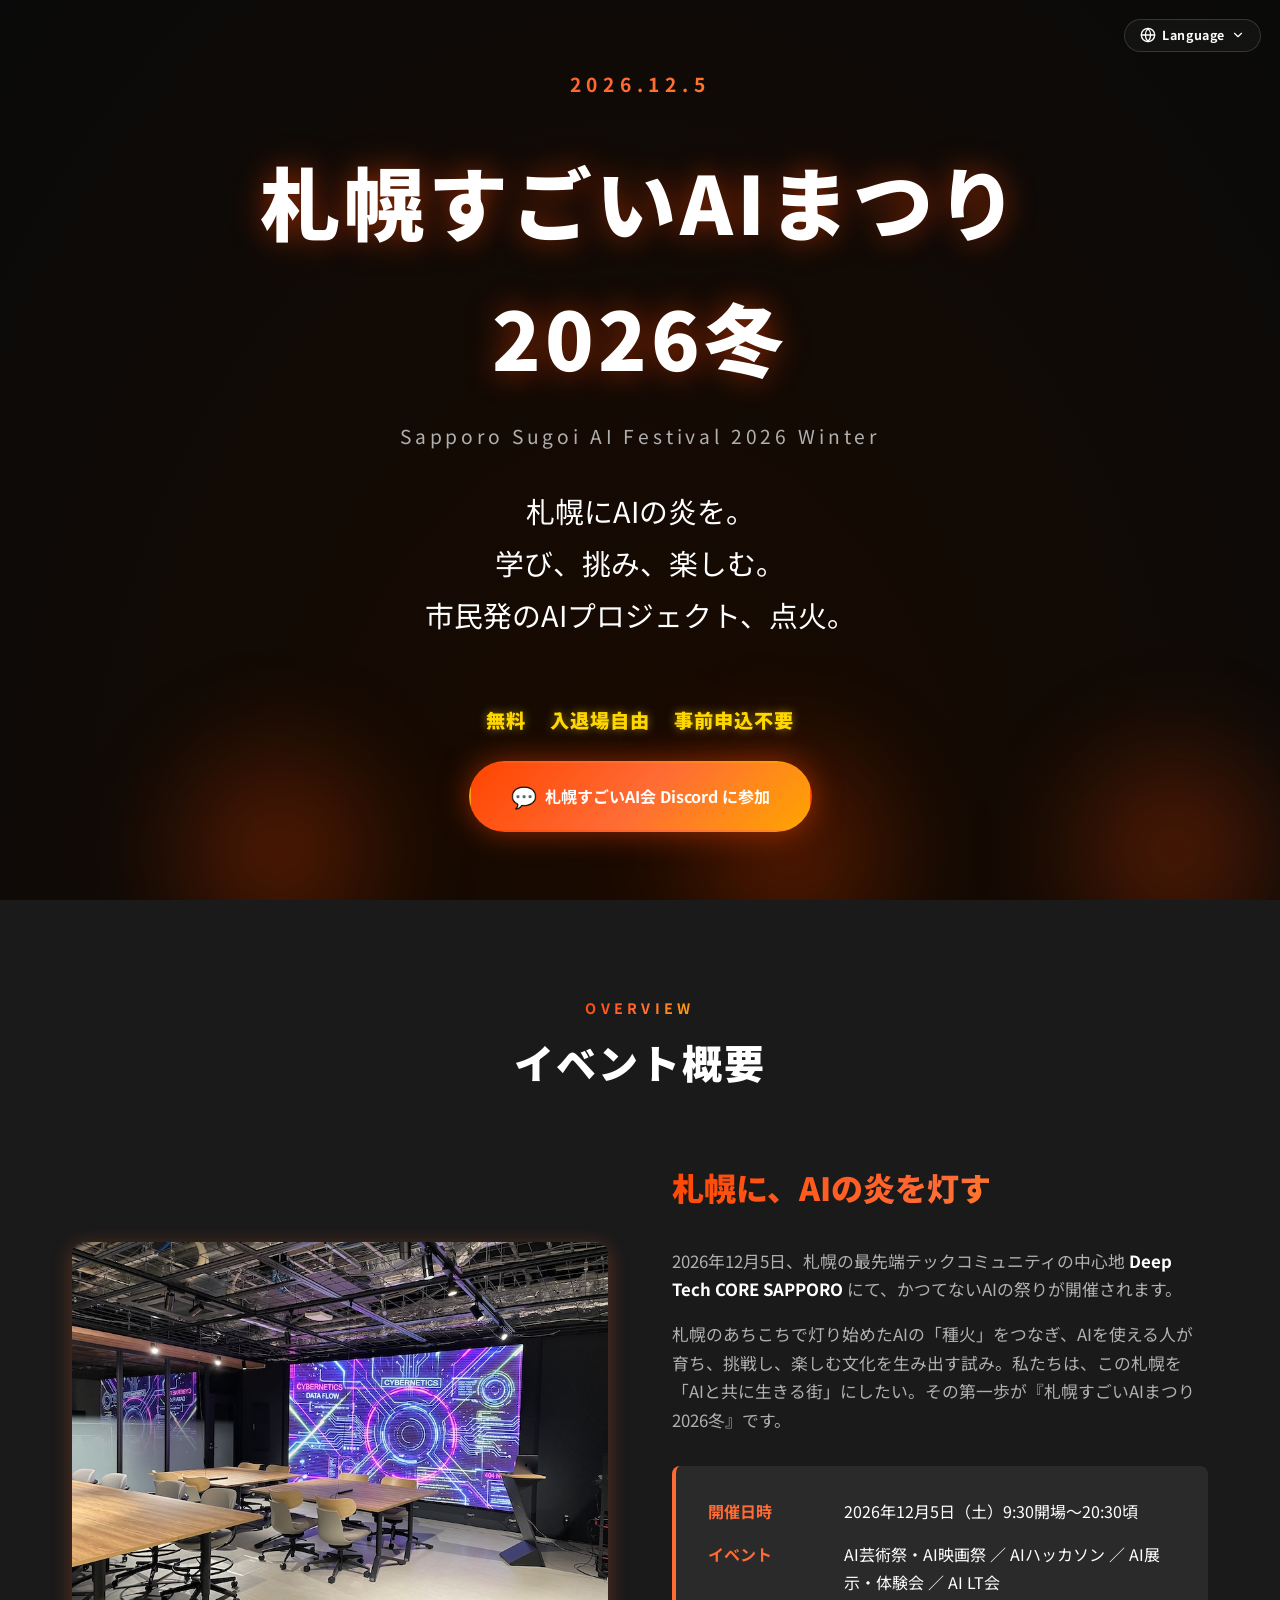
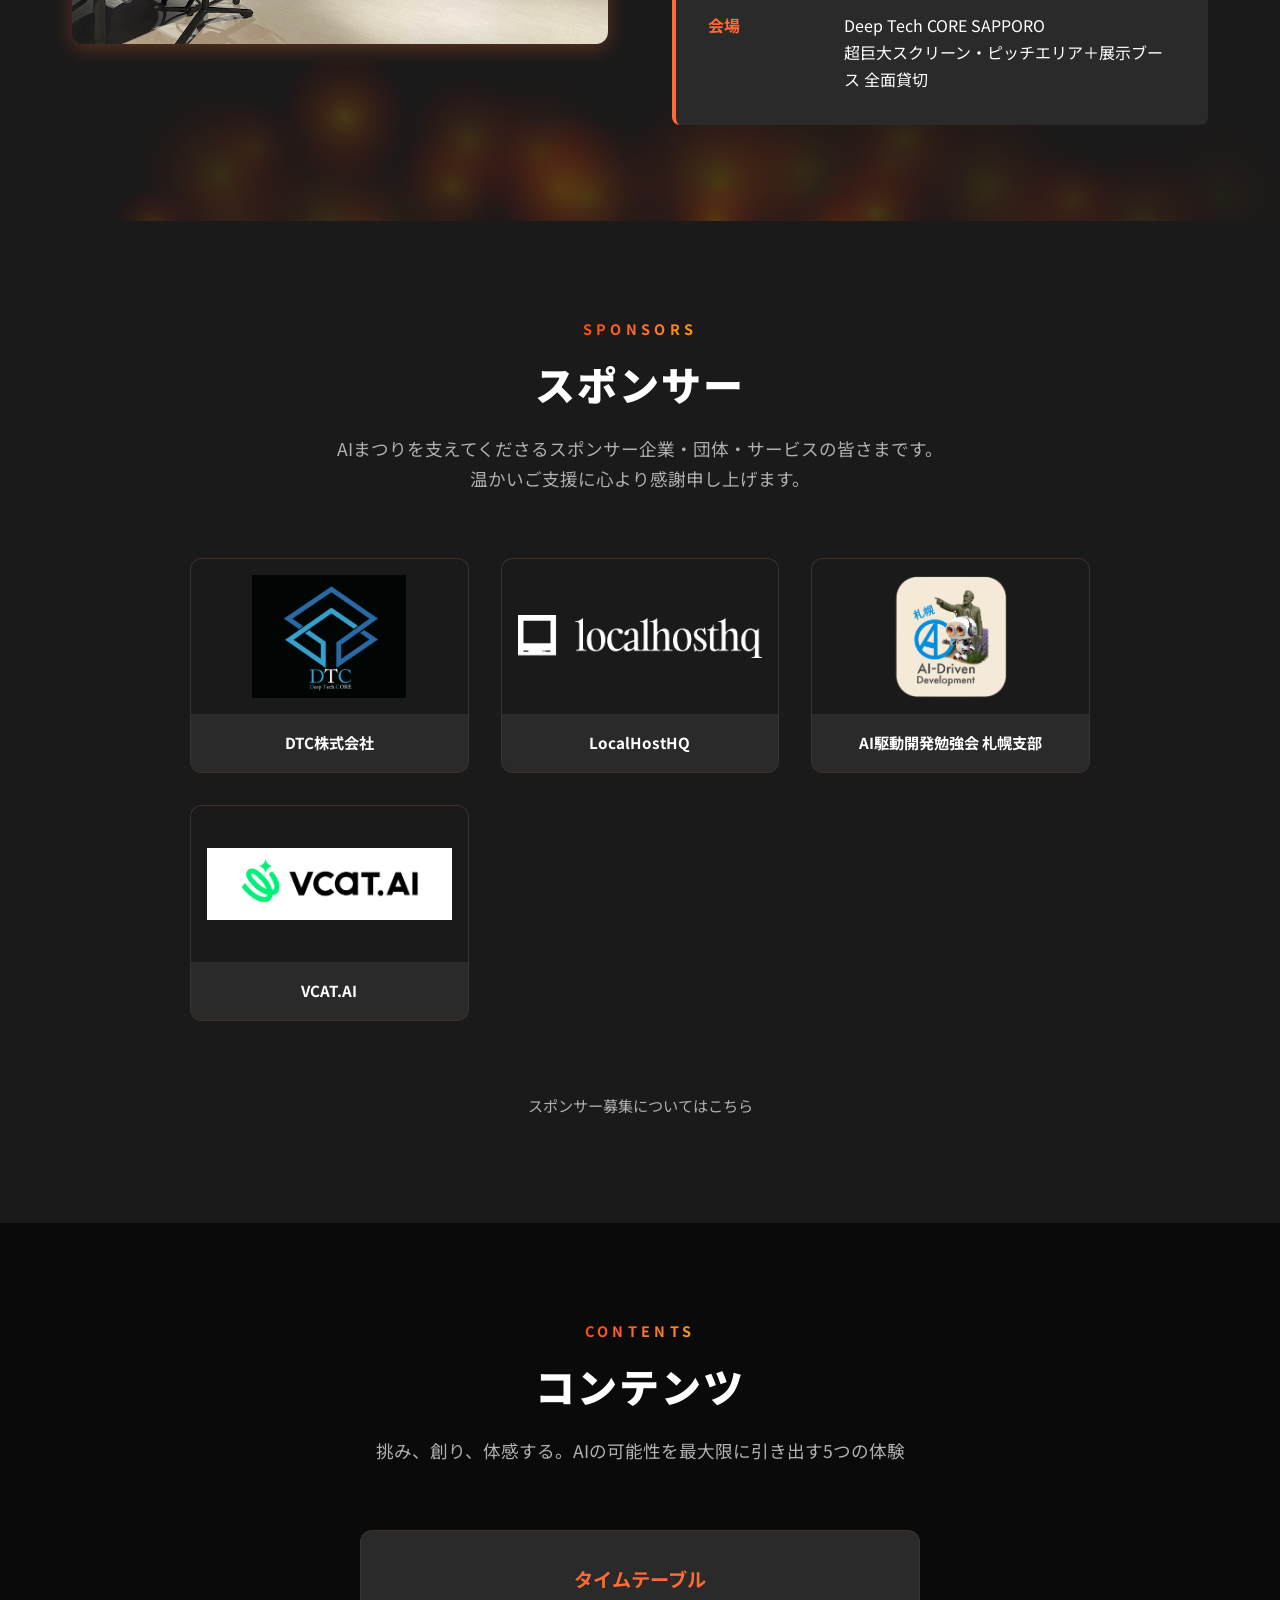
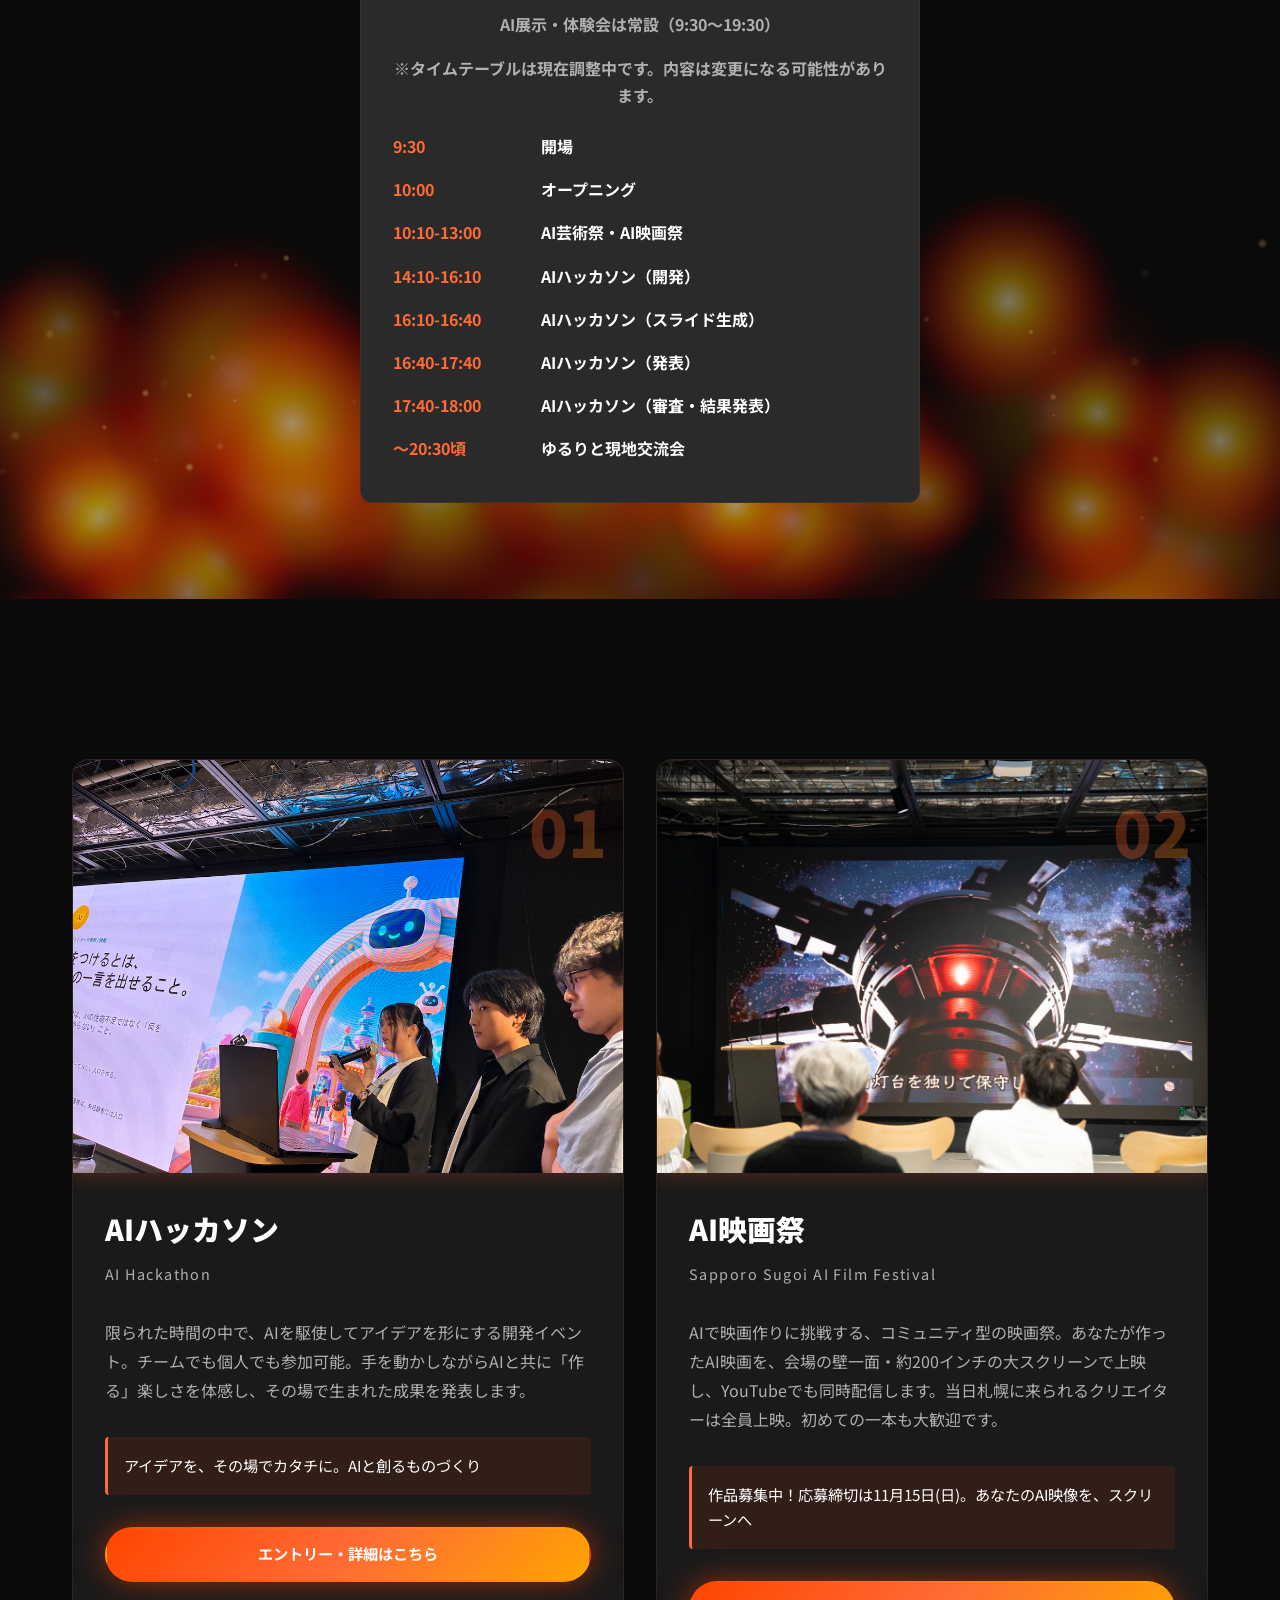
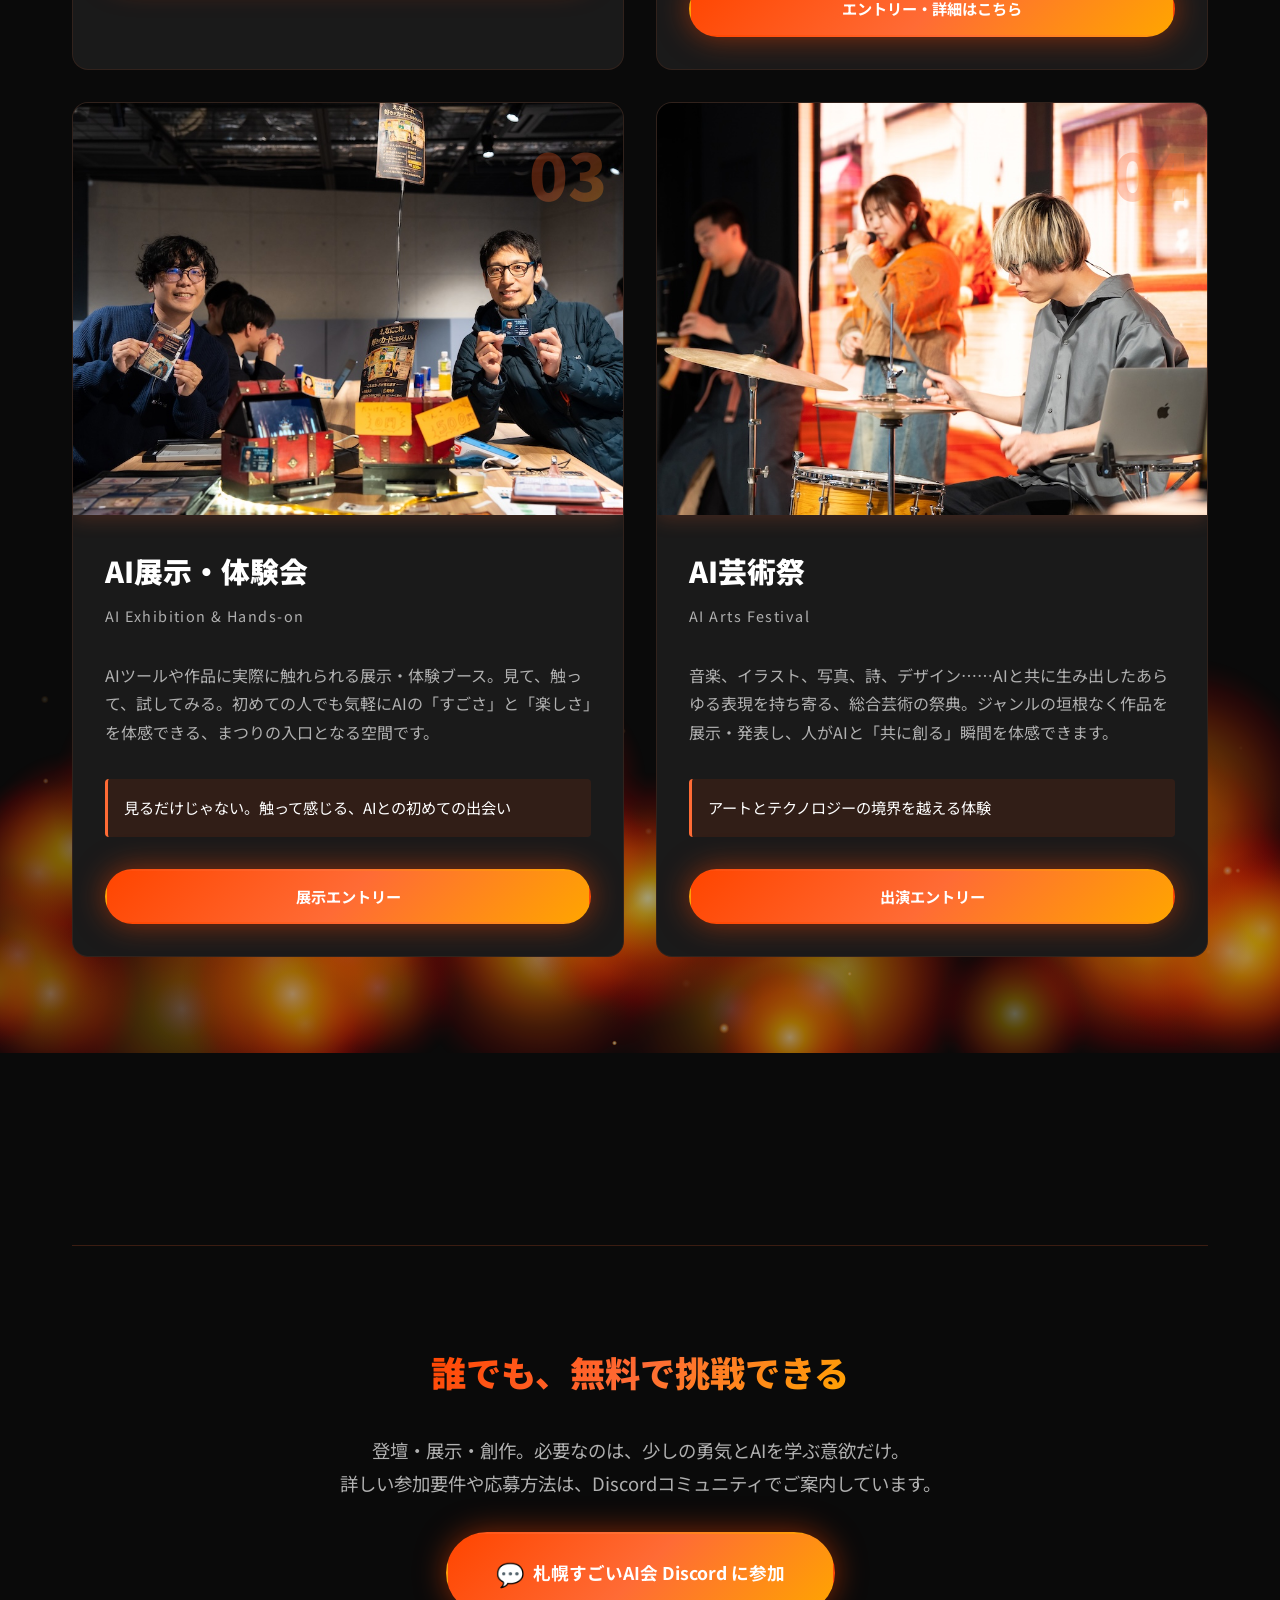
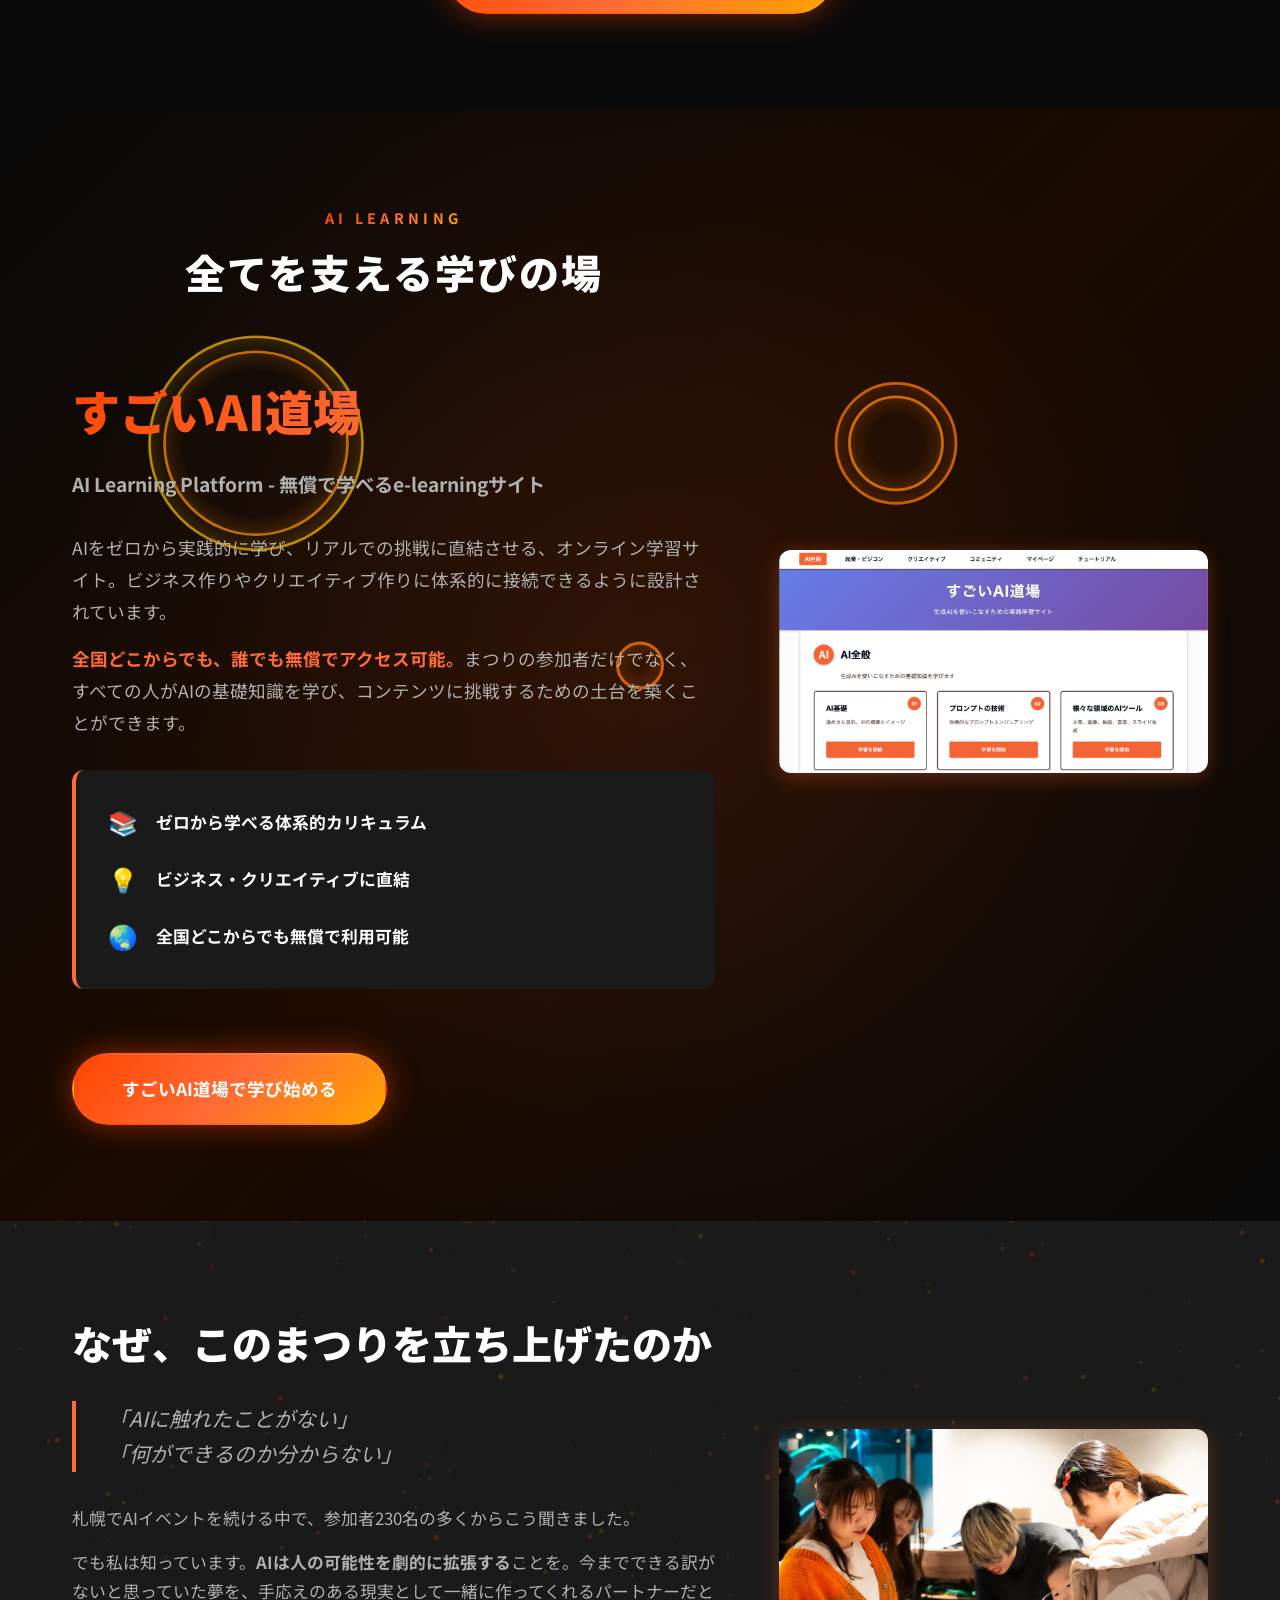
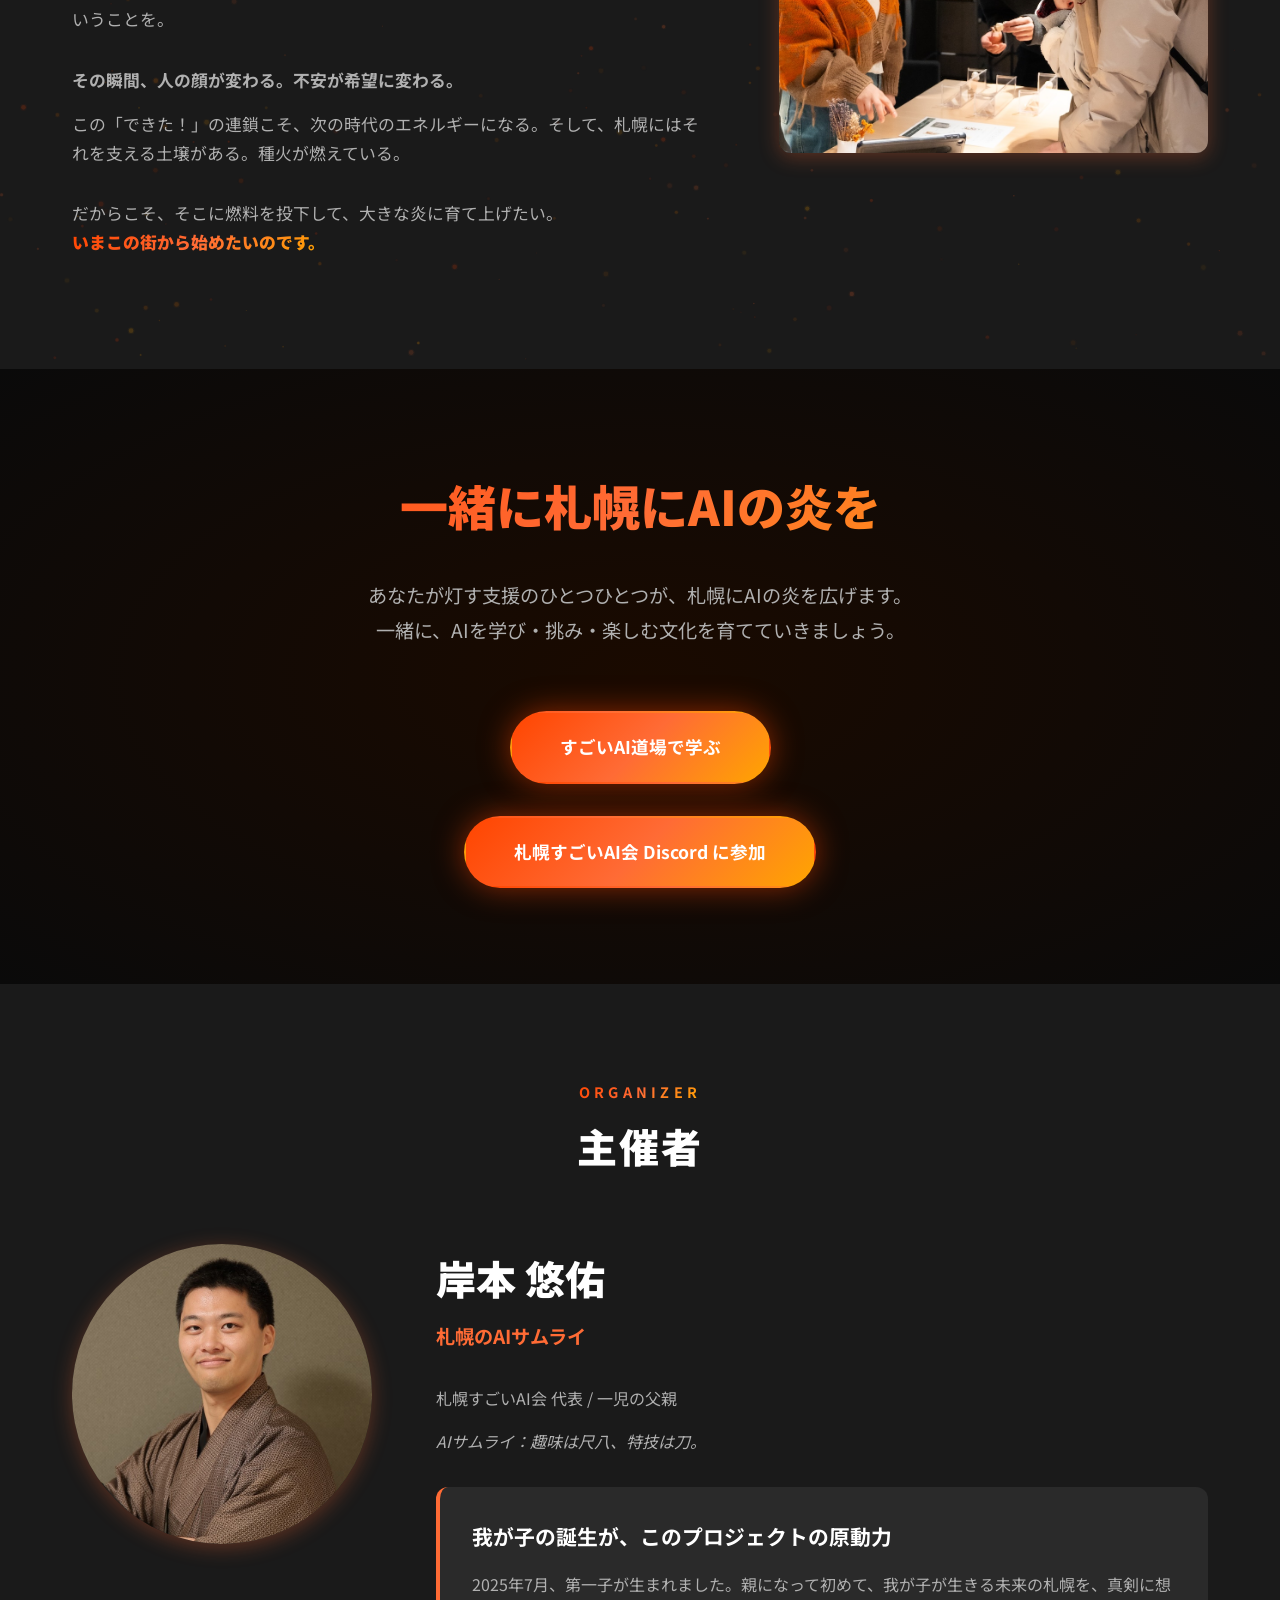
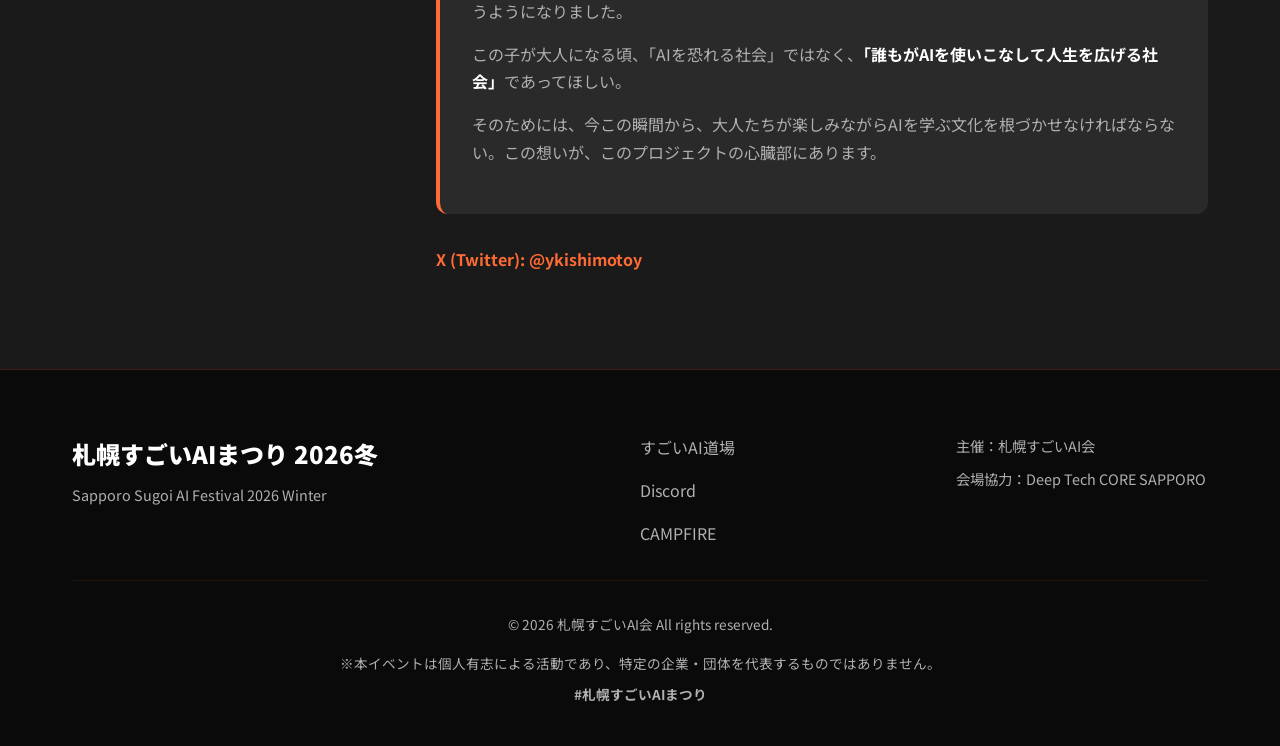
==== commit ba4e3d1e: "commentout LTkai" ====
--- a/index.html
+++ b/index.html
@@ -205,6 +205,7 @@
             <div class="contents-timetable">
                 <h3 class="timetable-title" data-i18n="tt.title">タイムテーブル</h3>
                 <p class="timetable-note" data-i18n="tt.note">AI展示・体験会は常設（9:30〜19:30）</p>
+                <p class="timetable-note" data-i18n="tt.adjusting">※タイムテーブルは現在調整中です。内容は変更になる可能性があります。</p>
                 <table class="event-schedule-table">
                     <tr><td>9:30</td><td data-i18n="tt.r1">開場</td></tr>
                     <tr><td>10:00</td><td data-i18n="tt.r2">オープニング</td></tr>
@@ -213,7 +214,9 @@
                     <tr><td>16:10-16:40</td><td data-i18n="tt.r4b">AIハッカソン（スライド生成）</td></tr>
                     <tr><td>16:40-17:40</td><td data-i18n="tt.r5">AIハッカソン（発表）</td></tr>
                     <tr><td>17:40-18:00</td><td data-i18n="tt.r6">AIハッカソン（審査・結果発表）</td></tr>
+                    <!-- AI LT会（コメントアウト中）
                     <tr><td data-i18n="tt.r7time">18:00頃</td><td data-i18n="tt.r7">AI LT会</td></tr>
+                    -->
                     <tr><td data-i18n="tt.r8time">〜20:30頃</td><td data-i18n="tt.r8">ゆるりと現地交流会</td></tr>
                 </table>
             </div>
@@ -309,7 +312,7 @@
                     </div>
                 </div>
 
-                <!-- Program 5: AI LT会 -->
+                <!-- Program 5: AI LT会 (コメントアウト中)
                 <div id="lt" class="program-card program-5">
                     <div class="program-number">05</div>
                     <img src="images/community.jpg" alt="AI LT会" class="program-image">
@@ -329,6 +332,7 @@
                         </div>
                     </div>
                 </div>
+                -->
             </div>
         </div>
     </section>
